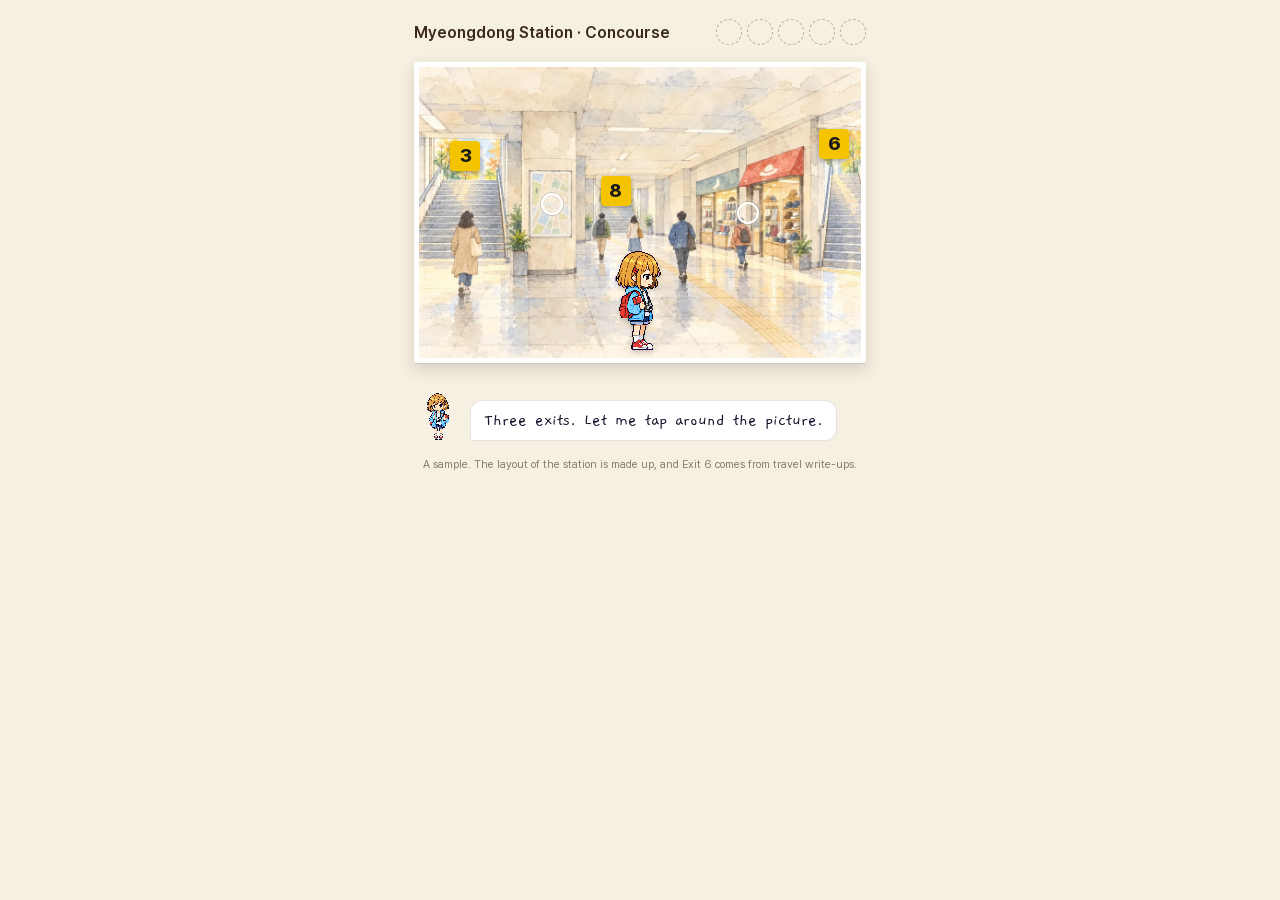
==== docs/water/index.html @ 0ed1dbc4 "Watercolour sample of Myeongdong: tap inside the scene, gather, lay out a notebook page The frame is" ====
<!doctype html>
<html lang="ko">
<head>
<meta charset="utf-8">
<meta name="viewport" content="width=device-width, initial-scale=1, viewport-fit=cover">
<title>Korea Oddity — 수채 견본 · 명동</title>
<link rel="stylesheet" href="../assets/fonts/pretendard/pretendardvariable-dynamic-subset.css">
<link rel="stylesheet" href="../assets/fonts/nanum-pen-script/400.css">
<link rel="stylesheet" href="../assets/fonts/gaegu/400.css">
<link rel="stylesheet" href="style.css">
</head>
<body>
<main id="app">
  <header id="top">
    <h1 id="place"></h1>
    <div id="found"></div>
  </header>
  <section id="screen"></section>
  <p id="note" class="note"></p>
</main>
<script type="module" src="main.js"></script>
</body>
</html>
---- docs/assets/fonts/pretendard/pretendardvariable-dynamic-subset.css ----
/*
Copyright (c) 2021 Kil Hyung-jin, with Reserved Font Name Pretendard.
https://github.com/orioncactus/pretendard

This Font Software is licensed under the SIL Open Font License, Version 1.1.
This license is copied below, and is also available with a FAQ at:
http://scripts.sil.org/OFL
*/
/* [0] */
@font-face {
	font-family: 'Pretendard Variable';
	font-style: normal;
	font-display: swap;
	font-weight: 45 920;
	src: url(./woff2-dynamic-subset/PretendardVariable.subset.0.woff2) format('woff2-variations');
	unicode-range: U+f9ca-fa0b, U+ff03-ff05, U+ff07, U+ff0a-ff0b, U+ff0d-ff19, U+ff1b, U+ff1d, U+ff20-ff5b, U+ff5d, U+ffe0-ffe3, U+ffe5-ffe6;
}

/* [1] */
@font-face {
	font-family: 'Pretendard Variable';
	font-style: normal;
	font-display: swap;
	font-weight: 45 920;
	src: url(./woff2-dynamic-subset/PretendardVariable.subset.1.woff2) format('woff2-variations');
	unicode-range: U+d723-d728, U+d72a-d733, U+d735-d748, U+d74a-d74f, U+d752-d753, U+d755-d757, U+d75a-d75f, U+d762-d764, U+d766-d768, U+d76a-d76b, U+d76d-d76f, U+d771-d787, U+d789-d78b, U+d78d-d78f, U+d791-d797, U+d79a, U+d79c, U+d79e-d7a3, U+f900-f909, U+f90b-f92e;
}

/* [2] */
@font-face {
	font-family: 'Pretendard Variable';
	font-style: normal;
	font-display: swap;
	font-weight: 45 920;
	src: url(./woff2-dynamic-subset/PretendardVariable.subset.2.woff2) format('woff2-variations');
	unicode-range: U+d679-d68b, U+d68e-d69e, U+d6a0, U+d6a2-d6a7, U+d6a9-d6c3, U+d6c6-d6c7, U+d6c9-d6cb, U+d6cd-d6d3, U+d6d5-d6d6, U+d6d8-d6e3, U+d6e5-d6e7, U+d6e9-d6fb, U+d6fd-d717, U+d719-d71f, U+d721-d722;
}

/* [3] */
@font-face {
	font-family: 'Pretendard Variable';
	font-style: normal;
	font-display: swap;
	font-weight: 45 920;
	src: url(./woff2-dynamic-subset/PretendardVariable.subset.3.woff2) format('woff2-variations');
	unicode-range: U+d5bc-d5c7, U+d5ca-d5cb, U+d5cd-d5cf, U+d5d1-d5d7, U+d5d9-d5da, U+d5dc, U+d5de-d5e3, U+d5e6-d5e7, U+d5e9-d5eb, U+d5ed-d5f6, U+d5f8, U+d5fa-d5ff, U+d602-d603, U+d605-d607, U+d609-d60f, U+d612-d613, U+d616-d61b, U+d61d-d637, U+d63a-d63b, U+d63d-d63f, U+d641-d647, U+d64a-d64c, U+d64e-d653, U+d656-d657, U+d659-d65b, U+d65d-d666, U+d668, U+d66a-d678;
}

/* [4] */
@font-face {
	font-family: 'Pretendard Variable';
	font-style: normal;
	font-display: swap;
	font-weight: 45 920;
	src: url(./woff2-dynamic-subset/PretendardVariable.subset.4.woff2) format('woff2-variations');
	unicode-range: U+d507, U+d509-d50b, U+d50d-d513, U+d515-d53b, U+d53e-d53f, U+d541-d543, U+d545-d54c, U+d54e, U+d550, U+d552-d557, U+d55a-d55b, U+d55d-d55f, U+d561-d564, U+d566-d567, U+d56a, U+d56c, U+d56e-d573, U+d576-d577, U+d579-d583, U+d585-d586, U+d58a-d5a4, U+d5a6-d5bb;
}

/* [5] */
@font-face {
	font-family: 'Pretendard Variable';
	font-style: normal;
	font-display: swap;
	font-weight: 45 920;
	src: url(./woff2-dynamic-subset/PretendardVariable.subset.5.woff2) format('woff2-variations');
	unicode-range: U+d464-d477, U+d47a-d47b, U+d47d-d47f, U+d481-d487, U+d489-d48a, U+d48c, U+d48e-d4e7, U+d4e9-d503, U+d505-d506;
}

/* [6] */
@font-face {
	font-family: 'Pretendard Variable';
	font-style: normal;
	font-display: swap;
	font-weight: 45 920;
	src: url(./woff2-dynamic-subset/PretendardVariable.subset.6.woff2) format('woff2-variations');
	unicode-range: U+d3bf-d3c7, U+d3ca-d3cf, U+d3d1-d3eb, U+d3ee-d3ef, U+d3f1-d3f3, U+d3f5-d3fb, U+d3fd-d400, U+d402-d45b, U+d45d-d463;
}

/* [7] */
@font-face {
	font-family: 'Pretendard Variable';
	font-style: normal;
	font-display: swap;
	font-weight: 45 920;
	src: url(./woff2-dynamic-subset/PretendardVariable.subset.7.woff2) format('woff2-variations');
	unicode-range: U+d2ff, U+d302-d304, U+d306-d30b, U+d30f, U+d311-d313, U+d315-d31b, U+d31e, U+d322-d324, U+d326-d327, U+d32a-d32b, U+d32d-d32f, U+d331-d337, U+d339-d33c, U+d33e-d37b, U+d37e-d37f, U+d381-d383, U+d385-d38b, U+d38e-d390, U+d392-d397, U+d39a-d39b, U+d39d-d39f, U+d3a1-d3a7, U+d3a9-d3aa, U+d3ac, U+d3ae-d3b3, U+d3b5-d3b7, U+d3b9-d3bb, U+d3bd-d3be;
}

/* [8] */
@font-face {
	font-family: 'Pretendard Variable';
	font-style: normal;
	font-display: swap;
	font-weight: 45 920;
	src: url(./woff2-dynamic-subset/PretendardVariable.subset.8.woff2) format('woff2-variations');
	unicode-range: U+d257-d27f, U+d281-d29b, U+d29d-d29f, U+d2a1-d2ab, U+d2ad-d2b7, U+d2ba-d2bb, U+d2bd-d2bf, U+d2c1-d2c7, U+d2c9-d2ef, U+d2f2-d2f3, U+d2f5-d2f7, U+d2f9-d2fe;
}

/* [9] */
@font-face {
	font-family: 'Pretendard Variable';
	font-style: normal;
	font-display: swap;
	font-weight: 45 920;
	src: url(./woff2-dynamic-subset/PretendardVariable.subset.9.woff2) format('woff2-variations');
	unicode-range: U+d1b4, U+d1b6-d1f3, U+d1f5-d22b, U+d22e-d22f, U+d231-d233, U+d235-d23b, U+d23d-d240, U+d242-d256;
}

/* [10] */
@font-face {
	font-family: 'Pretendard Variable';
	font-style: normal;
	font-display: swap;
	font-weight: 45 920;
	src: url(./woff2-dynamic-subset/PretendardVariable.subset.10.woff2) format('woff2-variations');
	unicode-range: U+d105-d12f, U+d132-d133, U+d135-d137, U+d139-d13f, U+d141-d142, U+d144, U+d146-d14b, U+d14e-d14f, U+d151-d153, U+d155-d15b, U+d15e-d187, U+d189-d19f, U+d1a2-d1a3, U+d1a5-d1a7, U+d1a9-d1af, U+d1b2-d1b3;
}

/* [11] */
@font-face {
	font-family: 'Pretendard Variable';
	font-style: normal;
	font-display: swap;
	font-weight: 45 920;
	src: url(./woff2-dynamic-subset/PretendardVariable.subset.11.woff2) format('woff2-variations');
	unicode-range: U+d04b-d04f, U+d051-d057, U+d059-d06b, U+d06d-d06f, U+d071-d073, U+d075-d07b, U+d07e-d0a3, U+d0a6-d0a7, U+d0a9-d0ab, U+d0ad-d0b3, U+d0b6, U+d0b8, U+d0ba-d0bf, U+d0c2-d0c3, U+d0c5-d0c7, U+d0c9-d0cf, U+d0d2, U+d0d6-d0db, U+d0de-d0df, U+d0e1-d0e3, U+d0e5-d0eb, U+d0ee-d0f0, U+d0f2-d104;
}

/* [12] */
@font-face {
	font-family: 'Pretendard Variable';
	font-style: normal;
	font-display: swap;
	font-weight: 45 920;
	src: url(./woff2-dynamic-subset/PretendardVariable.subset.12.woff2) format('woff2-variations');
	unicode-range: U+cfa2-cfc3, U+cfc5-cfdf, U+cfe2-cfe3, U+cfe5-cfe7, U+cfe9-cff4, U+cff6-cffb, U+cffd-cfff, U+d001-d003, U+d005-d017, U+d019-d033, U+d036-d037, U+d039-d03b, U+d03d-d04a;
}

/* [13] */
@font-face {
	font-family: 'Pretendard Variable';
	font-style: normal;
	font-display: swap;
	font-weight: 45 920;
	src: url(./woff2-dynamic-subset/PretendardVariable.subset.13.woff2) format('woff2-variations');
	unicode-range: U+cef0-cef3, U+cef6, U+cef9-ceff, U+cf01-cf03, U+cf05-cf07, U+cf09-cf0f, U+cf11-cf12, U+cf14-cf1b, U+cf1d-cf1f, U+cf21-cf2f, U+cf31-cf53, U+cf56-cf57, U+cf59-cf5b, U+cf5d-cf63, U+cf66, U+cf68, U+cf6a-cf6f, U+cf71-cf84, U+cf86-cf8b, U+cf8d-cfa1;
}

/* [14] */
@font-face {
	font-family: 'Pretendard Variable';
	font-style: normal;
	font-display: swap;
	font-weight: 45 920;
	src: url(./woff2-dynamic-subset/PretendardVariable.subset.14.woff2) format('woff2-variations');
	unicode-range: U+ce3c-ce57, U+ce5a-ce5b, U+ce5d-ce5f, U+ce61-ce67, U+ce6a, U+ce6c, U+ce6e-ce73, U+ce76-ce77, U+ce79-ce7b, U+ce7d-ce83, U+ce85-ce88, U+ce8a-ce8f, U+ce91-ce93, U+ce95-ce97, U+ce99-ce9f, U+cea2, U+cea4-ceab, U+cead-cee3, U+cee6-cee7, U+cee9-ceeb, U+ceed-ceef;
}

/* [15] */
@font-face {
	font-family: 'Pretendard Variable';
	font-style: normal;
	font-display: swap;
	font-weight: 45 920;
	src: url(./woff2-dynamic-subset/PretendardVariable.subset.15.woff2) format('woff2-variations');
	unicode-range: U+cd92-cd93, U+cd96-cd97, U+cd99-cd9b, U+cd9d-cda3, U+cda6-cda8, U+cdaa-cdaf, U+cdb1-cdc3, U+cdc5-cdcb, U+cdcd-cde7, U+cde9-ce03, U+ce05-ce1f, U+ce22-ce34, U+ce36-ce3b;
}

/* [16] */
@font-face {
	font-family: 'Pretendard Variable';
	font-style: normal;
	font-display: swap;
	font-weight: 45 920;
	src: url(./woff2-dynamic-subset/PretendardVariable.subset.16.woff2) format('woff2-variations');
	unicode-range: U+ccef-cd07, U+cd0a-cd0b, U+cd0d-cd1a, U+cd1c, U+cd1e-cd2b, U+cd2d-cd5b, U+cd5d-cd77, U+cd79-cd91;
}

/* [17] */
@font-face {
	font-family: 'Pretendard Variable';
	font-style: normal;
	font-display: swap;
	font-weight: 45 920;
	src: url(./woff2-dynamic-subset/PretendardVariable.subset.17.woff2) format('woff2-variations');
	unicode-range: U+cc3f-cc43, U+cc46-cc47, U+cc49-cc4b, U+cc4d-cc53, U+cc55-cc58, U+cc5a-cc5f, U+cc61-cc97, U+cc9a-cc9b, U+cc9d-cc9f, U+cca1-cca7, U+ccaa, U+ccac, U+ccae-ccb3, U+ccb6-ccb7, U+ccb9-ccbb, U+ccbd-cccf, U+ccd1-cce3, U+cce5-ccee;
}

/* [18] */
@font-face {
	font-family: 'Pretendard Variable';
	font-style: normal;
	font-display: swap;
	font-weight: 45 920;
	src: url(./woff2-dynamic-subset/PretendardVariable.subset.18.woff2) format('woff2-variations');
	unicode-range: U+cb91-cbd3, U+cbd5-cbe3, U+cbe5-cc0b, U+cc0e-cc0f, U+cc11-cc13, U+cc15-cc1b, U+cc1d-cc20, U+cc23-cc27, U+cc2a-cc2b, U+cc2d, U+cc2f, U+cc31-cc37, U+cc3a, U+cc3c;
}

/* [19] */
@font-face {
	font-family: 'Pretendard Variable';
	font-style: normal;
	font-display: swap;
	font-weight: 45 920;
	src: url(./woff2-dynamic-subset/PretendardVariable.subset.19.woff2) format('woff2-variations');
	unicode-range: U+caf4-cb47, U+cb4a-cb90;
}

/* [20] */
@font-face {
	font-family: 'Pretendard Variable';
	font-style: normal;
	font-display: swap;
	font-weight: 45 920;
	src: url(./woff2-dynamic-subset/PretendardVariable.subset.20.woff2) format('woff2-variations');
	unicode-range: U+ca4a-ca4b, U+ca4e-ca4f, U+ca51-ca53, U+ca55-ca5b, U+ca5d-ca60, U+ca62-ca83, U+ca85-cabb, U+cabe-cabf, U+cac1-cac3, U+cac5-cacb, U+cacd-cad0, U+cad2, U+cad4-cad8, U+cada-caf3;
}

/* [21] */
@font-face {
	font-family: 'Pretendard Variable';
	font-style: normal;
	font-display: swap;
	font-weight: 45 920;
	src: url(./woff2-dynamic-subset/PretendardVariable.subset.21.woff2) format('woff2-variations');
	unicode-range: U+c996-c997, U+c99a-c99c, U+c99e-c9bf, U+c9c2-c9c3, U+c9c5-c9c7, U+c9c9-c9cf, U+c9d2, U+c9d4, U+c9d7-c9d8, U+c9db, U+c9de-c9df, U+c9e1-c9e3, U+c9e5-c9e6, U+c9e8-c9eb, U+c9ee-c9f0, U+c9f2-c9f7, U+c9f9-ca0b, U+ca0d-ca28, U+ca2a-ca49;
}

/* [22] */
@font-face {
	font-family: 'Pretendard Variable';
	font-style: normal;
	font-display: swap;
	font-weight: 45 920;
	src: url(./woff2-dynamic-subset/PretendardVariable.subset.22.woff2) format('woff2-variations');
	unicode-range: U+c8e9-c8f4, U+c8f6-c8fb, U+c8fe-c8ff, U+c901-c903, U+c905-c90b, U+c90e-c910, U+c912-c917, U+c919-c92b, U+c92d-c94f, U+c951-c953, U+c955-c96b, U+c96d-c973, U+c975-c987, U+c98a-c98b, U+c98d-c98f, U+c991-c995;
}

/* [23] */
@font-face {
	font-family: 'Pretendard Variable';
	font-style: normal;
	font-display: swap;
	font-weight: 45 920;
	src: url(./woff2-dynamic-subset/PretendardVariable.subset.23.woff2) format('woff2-variations');
	unicode-range: U+c841-c84b, U+c84d-c86f, U+c872-c873, U+c875-c877, U+c879-c87f, U+c882-c884, U+c887-c88a, U+c88d-c8c3, U+c8c5-c8df, U+c8e1-c8e8;
}

/* [24] */
@font-face {
	font-family: 'Pretendard Variable';
	font-style: normal;
	font-display: swap;
	font-weight: 45 920;
	src: url(./woff2-dynamic-subset/PretendardVariable.subset.24.woff2) format('woff2-variations');
	unicode-range: U+c779-c77b, U+c77e-c782, U+c786, U+c78b, U+c78d, U+c78f, U+c792-c793, U+c795, U+c797, U+c799-c79f, U+c7a2, U+c7a7-c7ab, U+c7ae-c7bb, U+c7bd-c7c0, U+c7c2-c7c7, U+c7c9-c7dc, U+c7de-c7ff, U+c802-c803, U+c805-c807, U+c809, U+c80b-c80f, U+c812, U+c814, U+c817-c81b, U+c81e-c81f, U+c821-c823, U+c825-c82e, U+c830-c837, U+c839-c83b, U+c83d-c840;
}

/* [25] */
@font-face {
	font-family: 'Pretendard Variable';
	font-style: normal;
	font-display: swap;
	font-weight: 45 920;
	src: url(./woff2-dynamic-subset/PretendardVariable.subset.25.woff2) format('woff2-variations');
	unicode-range: U+c6bb-c6bf, U+c6c2, U+c6c4, U+c6c6-c6cb, U+c6ce-c6cf, U+c6d1-c6d3, U+c6d5-c6db, U+c6dd-c6df, U+c6e1-c6e7, U+c6e9-c6eb, U+c6ed-c6ef, U+c6f1-c6f8, U+c6fa-c703, U+c705-c707, U+c709-c70b, U+c70d-c716, U+c718, U+c71a-c71f, U+c722-c723, U+c725-c727, U+c729-c734, U+c736-c73b, U+c73e-c73f, U+c741-c743, U+c745-c74b, U+c74e-c750, U+c752-c757, U+c759-c773, U+c776-c777;
}

/* [26] */
@font-face {
	font-family: 'Pretendard Variable';
	font-style: normal;
	font-display: swap;
	font-weight: 45 920;
	src: url(./woff2-dynamic-subset/PretendardVariable.subset.26.woff2) format('woff2-variations');
	unicode-range: U+c5f5-c5fb, U+c5fe, U+c602-c605, U+c607, U+c609-c60f, U+c611-c61a, U+c61c-c623, U+c626-c627, U+c629-c62b, U+c62d, U+c62f-c632, U+c636, U+c638, U+c63a-c63f, U+c642-c643, U+c645-c647, U+c649-c652, U+c656-c65b, U+c65d-c65f, U+c661-c663, U+c665-c677, U+c679-c67b, U+c67d-c693, U+c696-c697, U+c699-c69b, U+c69d-c6a3, U+c6a6, U+c6a8, U+c6aa-c6af, U+c6b2-c6b3, U+c6b5-c6b7, U+c6b9-c6ba;
}

/* [27] */
@font-face {
	font-family: 'Pretendard Variable';
	font-style: normal;
	font-display: swap;
	font-weight: 45 920;
	src: url(./woff2-dynamic-subset/PretendardVariable.subset.27.woff2) format('woff2-variations');
	unicode-range: U+c517-c527, U+c52a-c52b, U+c52d-c52f, U+c531-c538, U+c53a, U+c53c, U+c53e-c543, U+c546-c547, U+c54b, U+c54d-c552, U+c556, U+c55a-c55b, U+c55d, U+c55f, U+c562-c563, U+c565-c567, U+c569-c56f, U+c572, U+c574, U+c576-c57b, U+c57e-c57f, U+c581-c583, U+c585-c586, U+c588-c58b, U+c58e, U+c590, U+c592-c596, U+c599-c5b3, U+c5b6-c5b7, U+c5ba, U+c5be-c5c3, U+c5ca-c5cb, U+c5cd, U+c5cf, U+c5d2-c5d3, U+c5d5-c5d7, U+c5d9-c5df, U+c5e1-c5e2, U+c5e4, U+c5e6-c5eb, U+c5ef, U+c5f1-c5f3;
}

/* [28] */
@font-face {
	font-family: 'Pretendard Variable';
	font-style: normal;
	font-display: swap;
	font-weight: 45 920;
	src: url(./woff2-dynamic-subset/PretendardVariable.subset.28.woff2) format('woff2-variations');
	unicode-range: U+c475-c4ef, U+c4f2-c4f3, U+c4f5-c4f7, U+c4f9-c4ff, U+c502-c50b, U+c50d-c516;
}

/* [29] */
@font-face {
	font-family: 'Pretendard Variable';
	font-style: normal;
	font-display: swap;
	font-weight: 45 920;
	src: url(./woff2-dynamic-subset/PretendardVariable.subset.29.woff2) format('woff2-variations');
	unicode-range: U+c3d0-c3d7, U+c3da-c3db, U+c3dd-c3de, U+c3e1-c3ec, U+c3ee-c3f3, U+c3f5-c42b, U+c42d-c463, U+c466-c474;
}

/* [30] */
@font-face {
	font-family: 'Pretendard Variable';
	font-style: normal;
	font-display: swap;
	font-weight: 45 920;
	src: url(./woff2-dynamic-subset/PretendardVariable.subset.30.woff2) format('woff2-variations');
	unicode-range: U+c32b-c367, U+c36a-c36b, U+c36d-c36f, U+c371-c377, U+c37a-c37b, U+c37e-c383, U+c385-c387, U+c389-c3cf;
}

/* [31] */
@font-face {
	font-family: 'Pretendard Variable';
	font-style: normal;
	font-display: swap;
	font-weight: 45 920;
	src: url(./woff2-dynamic-subset/PretendardVariable.subset.31.woff2) format('woff2-variations');
	unicode-range: U+c26a-c26b, U+c26d-c26f, U+c271-c273, U+c275-c27b, U+c27e-c287, U+c289-c28f, U+c291-c297, U+c299-c29a, U+c29c-c2a3, U+c2a5-c2a7, U+c2a9-c2ab, U+c2ad-c2b3, U+c2b6, U+c2b8, U+c2ba-c2bb, U+c2bd-c2db, U+c2de-c2df, U+c2e1-c2e2, U+c2e5-c2ea, U+c2ee, U+c2f0, U+c2f2-c2f5, U+c2f7, U+c2fa-c2fb, U+c2fd-c2ff, U+c301-c307, U+c309-c30c, U+c30e-c312, U+c315-c323, U+c325-c328, U+c32a;
}

/* [32] */
@font-face {
	font-family: 'Pretendard Variable';
	font-style: normal;
	font-display: swap;
	font-weight: 45 920;
	src: url(./woff2-dynamic-subset/PretendardVariable.subset.32.woff2) format('woff2-variations');
	unicode-range: U+c1bc-c1c3, U+c1c5-c1df, U+c1e1-c1fb, U+c1fd-c203, U+c205-c20c, U+c20e, U+c210-c217, U+c21a-c21b, U+c21d-c21e, U+c221-c227, U+c229-c22a, U+c22c, U+c22e, U+c230, U+c233-c24f, U+c251-c257, U+c259-c269;
}

/* [33] */
@font-face {
	font-family: 'Pretendard Variable';
	font-style: normal;
	font-display: swap;
	font-weight: 45 920;
	src: url(./woff2-dynamic-subset/PretendardVariable.subset.33.woff2) format('woff2-variations');
	unicode-range: U+c101-c11b, U+c11f, U+c121-c123, U+c125-c12b, U+c12e, U+c132-c137, U+c13a-c13b, U+c13d-c13f, U+c141-c147, U+c14a, U+c14c-c153, U+c155-c157, U+c159-c15b, U+c15d-c166, U+c169-c16f, U+c171-c177, U+c179-c18b, U+c18e-c18f, U+c191-c193, U+c195-c19b, U+c19d-c19e, U+c1a0, U+c1a2-c1a4, U+c1a6-c1bb;
}

/* [34] */
@font-face {
	font-family: 'Pretendard Variable';
	font-style: normal;
	font-display: swap;
	font-weight: 45 920;
	src: url(./woff2-dynamic-subset/PretendardVariable.subset.34.woff2) format('woff2-variations');
	unicode-range: U+c049-c057, U+c059-c05b, U+c05d-c05f, U+c061-c067, U+c069-c08f, U+c091-c0ab, U+c0ae-c0af, U+c0b1-c0b3, U+c0b5, U+c0b7-c0bb, U+c0be, U+c0c2-c0c7, U+c0ca-c0cb, U+c0cd-c0cf, U+c0d1-c0d7, U+c0d9-c0da, U+c0dc, U+c0de-c0e3, U+c0e5-c0eb, U+c0ed-c0f3, U+c0f6, U+c0f8, U+c0fa-c0ff;
}

/* [35] */
@font-face {
	font-family: 'Pretendard Variable';
	font-style: normal;
	font-display: swap;
	font-weight: 45 920;
	src: url(./woff2-dynamic-subset/PretendardVariable.subset.35.woff2) format('woff2-variations');
	unicode-range: U+bfa7-bfaf, U+bfb1-bfc4, U+bfc6-bfcb, U+bfce-bfcf, U+bfd1-bfd3, U+bfd5-bfdb, U+bfdd-c048;
}

/* [36] */
@font-face {
	font-family: 'Pretendard Variable';
	font-style: normal;
	font-display: swap;
	font-weight: 45 920;
	src: url(./woff2-dynamic-subset/PretendardVariable.subset.36.woff2) format('woff2-variations');
	unicode-range: U+bf07, U+bf09-bf3f, U+bf41-bf4f, U+bf52-bf54, U+bf56-bfa6;
}

/* [37] */
@font-face {
	font-family: 'Pretendard Variable';
	font-style: normal;
	font-display: swap;
	font-weight: 45 920;
	src: url(./woff2-dynamic-subset/PretendardVariable.subset.37.woff2) format('woff2-variations');
	unicode-range: U+be56, U+be58, U+be5c-be5f, U+be62-be63, U+be65-be67, U+be69-be74, U+be76-be7b, U+be7e-be7f, U+be81-be8e, U+be90, U+be92-bea7, U+bea9-becf, U+bed2-bed3, U+bed5-bed6, U+bed9-bee3, U+bee6-bf06;
}

/* [38] */
@font-face {
	font-family: 'Pretendard Variable';
	font-style: normal;
	font-display: swap;
	font-weight: 45 920;
	src: url(./woff2-dynamic-subset/PretendardVariable.subset.38.woff2) format('woff2-variations');
	unicode-range: U+bdb0-bdd3, U+bdd5-bdef, U+bdf1-be0b, U+be0d-be0f, U+be11-be13, U+be15-be43, U+be46-be47, U+be49-be4b, U+be4d-be53;
}

/* [39] */
@font-face {
	font-family: 'Pretendard Variable';
	font-style: normal;
	font-display: swap;
	font-weight: 45 920;
	src: url(./woff2-dynamic-subset/PretendardVariable.subset.39.woff2) format('woff2-variations');
	unicode-range: U+bd03, U+bd06, U+bd08, U+bd0a-bd0f, U+bd11-bd22, U+bd25-bd47, U+bd49-bd58, U+bd5a-bd7f, U+bd82-bd83, U+bd85-bd87, U+bd8a-bd8f, U+bd91-bd92, U+bd94, U+bd96-bd98, U+bd9a-bdaf;
}

/* [40] */
@font-face {
	font-family: 'Pretendard Variable';
	font-style: normal;
	font-display: swap;
	font-weight: 45 920;
	src: url(./woff2-dynamic-subset/PretendardVariable.subset.40.woff2) format('woff2-variations');
	unicode-range: U+bc4e-bc83, U+bc86-bc87, U+bc89-bc8b, U+bc8d-bc93, U+bc96, U+bc98, U+bc9b-bc9f, U+bca2-bca3, U+bca5-bca7, U+bca9-bcb2, U+bcb4-bcbb, U+bcbe-bcbf, U+bcc1-bcc3, U+bcc5-bccc, U+bcce-bcd0, U+bcd2-bcd4, U+bcd6-bcf3, U+bcf7, U+bcf9-bcfb, U+bcfd-bd02;
}

/* [41] */
@font-face {
	font-family: 'Pretendard Variable';
	font-style: normal;
	font-display: swap;
	font-weight: 45 920;
	src: url(./woff2-dynamic-subset/PretendardVariable.subset.41.woff2) format('woff2-variations');
	unicode-range: U+bb90-bba3, U+bba5-bbab, U+bbad-bbbf, U+bbc1-bbf7, U+bbfa-bbfb, U+bbfd-bbfe, U+bc01-bc07, U+bc09-bc0a, U+bc0e, U+bc10, U+bc12-bc13, U+bc17, U+bc19-bc1a, U+bc1e, U+bc20-bc23, U+bc26, U+bc28, U+bc2a-bc2c, U+bc2e-bc2f, U+bc32-bc33, U+bc35-bc37, U+bc39-bc3f, U+bc41-bc42, U+bc44, U+bc46-bc48, U+bc4a-bc4d;
}

/* [42] */
@font-face {
	font-family: 'Pretendard Variable';
	font-style: normal;
	font-display: swap;
	font-weight: 45 920;
	src: url(./woff2-dynamic-subset/PretendardVariable.subset.42.woff2) format('woff2-variations');
	unicode-range: U+bae6-bafb, U+bafd-bb17, U+bb19-bb33, U+bb37, U+bb39-bb3a, U+bb3d-bb43, U+bb45-bb46, U+bb48, U+bb4a-bb4f, U+bb51-bb53, U+bb55-bb57, U+bb59-bb62, U+bb64-bb8f;
}

/* [43] */
@font-face {
	font-family: 'Pretendard Variable';
	font-style: normal;
	font-display: swap;
	font-weight: 45 920;
	src: url(./woff2-dynamic-subset/PretendardVariable.subset.43.woff2) format('woff2-variations');
	unicode-range: U+ba30-ba37, U+ba3a-ba3b, U+ba3d-ba3f, U+ba41-ba47, U+ba49-ba4a, U+ba4c, U+ba4e-ba53, U+ba56-ba57, U+ba59-ba5b, U+ba5d-ba63, U+ba65-ba66, U+ba68-ba6f, U+ba71-ba73, U+ba75-ba77, U+ba79-ba84, U+ba86, U+ba88-baa7, U+baaa, U+baad-baaf, U+bab1-bab7, U+baba, U+babc, U+babe-bae5;
}

/* [44] */
@font-face {
	font-family: 'Pretendard Variable';
	font-style: normal;
	font-display: swap;
	font-weight: 45 920;
	src: url(./woff2-dynamic-subset/PretendardVariable.subset.44.woff2) format('woff2-variations');
	unicode-range: U+b96e-b973, U+b976-b977, U+b979-b97b, U+b97d-b983, U+b986, U+b988, U+b98a-b98d, U+b98f-b9ab, U+b9ae-b9af, U+b9b1-b9b3, U+b9b5-b9bb, U+b9be, U+b9c0, U+b9c2-b9c7, U+b9ca-b9cb, U+b9cd, U+b9d2-b9d7, U+b9da, U+b9dc, U+b9df-b9e0, U+b9e2, U+b9e6-b9e7, U+b9e9-b9f3, U+b9f6, U+b9f8, U+b9fb-ba2f;
}

/* [45] */
@font-face {
	font-family: 'Pretendard Variable';
	font-style: normal;
	font-display: swap;
	font-weight: 45 920;
	src: url(./woff2-dynamic-subset/PretendardVariable.subset.45.woff2) format('woff2-variations');
	unicode-range: U+b8bf-b8cb, U+b8cd-b8e0, U+b8e2-b8e7, U+b8ea-b8eb, U+b8ed-b8ef, U+b8f1-b8f7, U+b8fa, U+b8fc, U+b8fe-b903, U+b905-b917, U+b919-b91f, U+b921-b93b, U+b93d-b957, U+b95a-b95b, U+b95d-b95f, U+b961-b967, U+b969-b96c;
}

/* [46] */
@font-face {
	font-family: 'Pretendard Variable';
	font-style: normal;
	font-display: swap;
	font-weight: 45 920;
	src: url(./woff2-dynamic-subset/PretendardVariable.subset.46.woff2) format('woff2-variations');
	unicode-range: U+b80d-b80f, U+b811-b817, U+b81a, U+b81c-b823, U+b826-b827, U+b829-b82b, U+b82d-b833, U+b836, U+b83a-b83f, U+b841-b85b, U+b85e-b85f, U+b861-b863, U+b865-b86b, U+b86e, U+b870, U+b872-b8af, U+b8b1-b8be;
}

/* [47] */
@font-face {
	font-family: 'Pretendard Variable';
	font-style: normal;
	font-display: swap;
	font-weight: 45 920;
	src: url(./woff2-dynamic-subset/PretendardVariable.subset.47.woff2) format('woff2-variations');
	unicode-range: U+b74d-b75f, U+b761-b763, U+b765-b774, U+b776-b77b, U+b77e-b77f, U+b781-b783, U+b785-b78b, U+b78e, U+b792-b796, U+b79a-b79b, U+b79d-b7a7, U+b7aa, U+b7ae-b7b3, U+b7b6-b7c8, U+b7ca-b7eb, U+b7ee-b7ef, U+b7f1-b7f3, U+b7f5-b7fb, U+b7fe, U+b802-b806, U+b80a-b80b;
}

/* [48] */
@font-face {
	font-family: 'Pretendard Variable';
	font-style: normal;
	font-display: swap;
	font-weight: 45 920;
	src: url(./woff2-dynamic-subset/PretendardVariable.subset.48.woff2) format('woff2-variations');
	unicode-range: U+b6a7-b6aa, U+b6ac-b6b0, U+b6b2-b6ef, U+b6f1-b727, U+b72a-b72b, U+b72d-b72e, U+b731-b737, U+b739-b73a, U+b73c-b743, U+b745-b74c;
}

/* [49] */
@font-face {
	font-family: 'Pretendard Variable';
	font-style: normal;
	font-display: swap;
	font-weight: 45 920;
	src: url(./woff2-dynamic-subset/PretendardVariable.subset.49.woff2) format('woff2-variations');
	unicode-range: U+b605-b60f, U+b612-b617, U+b619-b624, U+b626-b69b, U+b69e-b6a3, U+b6a5-b6a6;
}

/* [50] */
@font-face {
	font-family: 'Pretendard Variable';
	font-style: normal;
	font-display: swap;
	font-weight: 45 920;
	src: url(./woff2-dynamic-subset/PretendardVariable.subset.50.woff2) format('woff2-variations');
	unicode-range: U+b55f, U+b562-b583, U+b585-b59f, U+b5a2-b5a3, U+b5a5-b5a7, U+b5a9-b5b2, U+b5b5-b5ba, U+b5bd-b604;
}

/* [51] */
@font-face {
	font-family: 'Pretendard Variable';
	font-style: normal;
	font-display: swap;
	font-weight: 45 920;
	src: url(./woff2-dynamic-subset/PretendardVariable.subset.51.woff2) format('woff2-variations');
	unicode-range: U+b4a5-b4b6, U+b4b8-b4bf, U+b4c1-b4c7, U+b4c9-b4db, U+b4de-b4df, U+b4e1-b4e2, U+b4e5-b4eb, U+b4ee, U+b4f0, U+b4f2-b513, U+b516-b517, U+b519-b51a, U+b51d-b523, U+b526, U+b528, U+b52b-b52f, U+b532-b533, U+b535-b537, U+b539-b53f, U+b541-b544, U+b546-b54b, U+b54d-b54f, U+b551-b55b, U+b55d-b55e;
}

/* [52] */
@font-face {
	font-family: 'Pretendard Variable';
	font-style: normal;
	font-display: swap;
	font-weight: 45 920;
	src: url(./woff2-dynamic-subset/PretendardVariable.subset.52.woff2) format('woff2-variations');
	unicode-range: U+b3f8-b3fb, U+b3fd-b40f, U+b411-b417, U+b419-b41b, U+b41d-b41f, U+b421-b427, U+b42a-b42b, U+b42d-b44f, U+b452-b453, U+b455-b457, U+b459-b45f, U+b462-b464, U+b466-b46b, U+b46d-b47f, U+b481-b4a3;
}

/* [53] */
@font-face {
	font-family: 'Pretendard Variable';
	font-style: normal;
	font-display: swap;
	font-weight: 45 920;
	src: url(./woff2-dynamic-subset/PretendardVariable.subset.53.woff2) format('woff2-variations');
	unicode-range: U+b342-b353, U+b356-b357, U+b359-b35b, U+b35d-b35e, U+b360-b363, U+b366, U+b368, U+b36a-b36d, U+b36f, U+b372-b373, U+b375-b377, U+b379-b37f, U+b381-b382, U+b384, U+b386-b38b, U+b38d-b3c3, U+b3c6-b3c7, U+b3c9-b3ca, U+b3cd-b3d3, U+b3d6, U+b3d8, U+b3da-b3f7;
}

/* [54] */
@font-face {
	font-family: 'Pretendard Variable';
	font-style: normal;
	font-display: swap;
	font-weight: 45 920;
	src: url(./woff2-dynamic-subset/PretendardVariable.subset.54.woff2) format('woff2-variations');
	unicode-range: U+b27c-b283, U+b285-b28f, U+b292-b293, U+b295-b297, U+b29a-b29f, U+b2a1-b2a4, U+b2a7-b2a9, U+b2ab, U+b2ad-b2c7, U+b2ca-b2cb, U+b2cd-b2cf, U+b2d1-b2d7, U+b2da, U+b2dc, U+b2de-b2e3, U+b2e7, U+b2e9-b2ea, U+b2ef-b2f3, U+b2f6, U+b2f8, U+b2fa-b2fb, U+b2fd-b2fe, U+b302-b303, U+b305-b307, U+b309-b30f, U+b312, U+b316-b31b, U+b31d-b341;
}

/* [55] */
@font-face {
	font-family: 'Pretendard Variable';
	font-style: normal;
	font-display: swap;
	font-weight: 45 920;
	src: url(./woff2-dynamic-subset/PretendardVariable.subset.55.woff2) format('woff2-variations');
	unicode-range: U+b1d6-b1e7, U+b1e9-b1fc, U+b1fe-b203, U+b206-b207, U+b209-b20b, U+b20d-b213, U+b216-b21f, U+b221-b257, U+b259-b273, U+b275-b27b;
}

/* [56] */
@font-face {
	font-family: 'Pretendard Variable';
	font-style: normal;
	font-display: swap;
	font-weight: 45 920;
	src: url(./woff2-dynamic-subset/PretendardVariable.subset.56.woff2) format('woff2-variations');
	unicode-range: U+b120-b122, U+b126-b127, U+b129-b12b, U+b12d-b133, U+b136, U+b138, U+b13a-b13f, U+b142-b143, U+b145-b14f, U+b151-b153, U+b156-b157, U+b159-b177, U+b17a-b17b, U+b17d-b17f, U+b181-b187, U+b189-b18c, U+b18e-b191, U+b195-b1a7, U+b1a9-b1cb, U+b1cd-b1d5;
}

/* [57] */
@font-face {
	font-family: 'Pretendard Variable';
	font-style: normal;
	font-display: swap;
	font-weight: 45 920;
	src: url(./woff2-dynamic-subset/PretendardVariable.subset.57.woff2) format('woff2-variations');
	unicode-range: U+b05f-b07b, U+b07e-b07f, U+b081-b083, U+b085-b08b, U+b08d-b097, U+b09b, U+b09d-b09f, U+b0a2-b0a7, U+b0aa, U+b0b0, U+b0b2, U+b0b6-b0b7, U+b0b9-b0bb, U+b0bd-b0c3, U+b0c6-b0c7, U+b0ca-b0cf, U+b0d1-b0df, U+b0e1-b0e4, U+b0e6-b107, U+b10a-b10b, U+b10d-b10f, U+b111-b112, U+b114-b117, U+b119-b11a, U+b11c-b11f;
}

/* [58] */
@font-face {
	font-family: 'Pretendard Variable';
	font-style: normal;
	font-display: swap;
	font-weight: 45 920;
	src: url(./woff2-dynamic-subset/PretendardVariable.subset.58.woff2) format('woff2-variations');
	unicode-range: U+afac-afb7, U+afba-afbb, U+afbd-afbf, U+afc1-afc6, U+afca-afcc, U+afce-afd3, U+afd5-afe7, U+afe9-afef, U+aff1-b00b, U+b00d-b00f, U+b011-b013, U+b015-b01b, U+b01d-b027, U+b029-b043, U+b045-b047, U+b049, U+b04b, U+b04d-b052, U+b055-b056, U+b058-b05c, U+b05e;
}

/* [59] */
@font-face {
	font-family: 'Pretendard Variable';
	font-style: normal;
	font-display: swap;
	font-weight: 45 920;
	src: url(./woff2-dynamic-subset/PretendardVariable.subset.59.woff2) format('woff2-variations');
	unicode-range: U+af03-af07, U+af09-af2b, U+af2e-af33, U+af35-af3b, U+af3e-af40, U+af44-af47, U+af4a-af5c, U+af5e-af63, U+af65-af7f, U+af81-afab;
}

/* [60] */
@font-face {
	font-family: 'Pretendard Variable';
	font-style: normal;
	font-display: swap;
	font-weight: 45 920;
	src: url(./woff2-dynamic-subset/PretendardVariable.subset.60.woff2) format('woff2-variations');
	unicode-range: U+ae56-ae5b, U+ae5e-ae60, U+ae62-ae64, U+ae66-ae67, U+ae69-ae6b, U+ae6d-ae83, U+ae85-aebb, U+aebf, U+aec1-aec3, U+aec5-aecb, U+aece, U+aed0, U+aed2-aed7, U+aed9-aef3, U+aef5-af02;
}

/* [61] */
@font-face {
	font-family: 'Pretendard Variable';
	font-style: normal;
	font-display: swap;
	font-weight: 45 920;
	src: url(./woff2-dynamic-subset/PretendardVariable.subset.61.woff2) format('woff2-variations');
	unicode-range: U+ad9c-ada3, U+ada5-adbf, U+adc1-adc3, U+adc5-adc7, U+adc9-add2, U+add4-addb, U+addd-addf, U+ade1-ade3, U+ade5-adf7, U+adfa-adfb, U+adfd-adff, U+ae02-ae07, U+ae0a, U+ae0c, U+ae0e-ae13, U+ae15-ae2f, U+ae31-ae33, U+ae35-ae37, U+ae39-ae3f, U+ae42, U+ae44, U+ae46-ae49, U+ae4b, U+ae4f, U+ae51-ae53, U+ae55;
}

/* [62] */
@font-face {
	font-family: 'Pretendard Variable';
	font-style: normal;
	font-display: swap;
	font-weight: 45 920;
	src: url(./woff2-dynamic-subset/PretendardVariable.subset.62.woff2) format('woff2-variations');
	unicode-range: U+ace2-ace3, U+ace5-ace6, U+ace9-acef, U+acf2, U+acf4, U+acf7-acfb, U+acfe-acff, U+ad01-ad03, U+ad05-ad0b, U+ad0d-ad10, U+ad12-ad1b, U+ad1d-ad33, U+ad35-ad48, U+ad4a-ad4f, U+ad51-ad6b, U+ad6e-ad6f, U+ad71-ad72, U+ad77-ad7c, U+ad7e, U+ad80, U+ad82-ad87, U+ad89-ad8b, U+ad8d-ad8f, U+ad91-ad9b;
}

/* [63] */
@font-face {
	font-family: 'Pretendard Variable';
	font-style: normal;
	font-display: swap;
	font-weight: 45 920;
	src: url(./woff2-dynamic-subset/PretendardVariable.subset.63.woff2) format('woff2-variations');
	unicode-range: U+ac25-ac2c, U+ac2e, U+ac30, U+ac32-ac37, U+ac39-ac3f, U+ac41-ac4c, U+ac4e-ac6f, U+ac72-ac73, U+ac75-ac76, U+ac79-ac7f, U+ac82, U+ac84-ac88, U+ac8a-ac8b, U+ac8d-ac8f, U+ac91-ac93, U+ac95-ac9b, U+ac9d-ac9e, U+aca1-aca7, U+acab, U+acad-acaf, U+acb1-acb7, U+acba-acbb, U+acbe-acc0, U+acc2-acc3, U+acc5-acdf;
}

/* [64] */
@font-face {
	font-family: 'Pretendard Variable';
	font-style: normal;
	font-display: swap;
	font-weight: 45 920;
	src: url(./woff2-dynamic-subset/PretendardVariable.subset.64.woff2) format('woff2-variations');
	unicode-range: U+99df, U+99ed, U+99f1, U+99ff, U+9a01, U+9a08, U+9a0e-9a0f, U+9a19, U+9a2b, U+9a30, U+9a36-9a37, U+9a40, U+9a43, U+9a45, U+9a4d, U+9a55, U+9a57, U+9a5a-9a5b, U+9a5f, U+9a62, U+9a65, U+9a69-9a6a, U+9aa8, U+9ab8, U+9ad3, U+9ae5, U+9aee, U+9b1a, U+9b27, U+9b2a, U+9b31, U+9b3c, U+9b41-9b45, U+9b4f, U+9b54, U+9b5a, U+9b6f, U+9b8e, U+9b91, U+9b9f, U+9bab, U+9bae, U+9bc9, U+9bd6, U+9be4, U+9be8, U+9c0d, U+9c10, U+9c12, U+9c15, U+9c25, U+9c32, U+9c3b, U+9c47, U+9c49, U+9c57, U+9ce5, U+9ce7, U+9ce9, U+9cf3-9cf4, U+9cf6, U+9d09, U+9d1b, U+9d26, U+9d28, U+9d3b, U+9d51, U+9d5d, U+9d60-9d61, U+9d6c, U+9d72, U+9da9, U+9daf, U+9db4, U+9dc4, U+9dd7, U+9df2, U+9df8-9dfa, U+9e1a, U+9e1e, U+9e75, U+9e79, U+9e7d, U+9e7f, U+9e92-9e93, U+9e97, U+9e9d, U+9e9f, U+9ea5, U+9eb4-9eb5, U+9ebb, U+9ebe, U+9ec3, U+9ecd-9ece, U+9ed4, U+9ed8, U+9edb-9edc, U+9ede, U+9ee8, U+9ef4, U+9f07-9f08, U+9f0e, U+9f13, U+9f20, U+9f3b, U+9f4a-9f4b, U+9f4e, U+9f52, U+9f5f, U+9f61, U+9f67, U+9f6a, U+9f6c, U+9f77, U+9f8d, U+9f90, U+9f95, U+9f9c, U+ac02-ac03, U+ac05-ac06, U+ac09-ac0f, U+ac17-ac18, U+ac1b, U+ac1e-ac1f, U+ac21-ac23;
}

/* [65] */
@font-face {
	font-family: 'Pretendard Variable';
	font-style: normal;
	font-display: swap;
	font-weight: 45 920;
	src: url(./woff2-dynamic-subset/PretendardVariable.subset.65.woff2) format('woff2-variations');
	unicode-range: U+338c-339c, U+339f-33a0, U+33a2-33cb, U+33cf-33d0, U+33d3, U+33d6, U+33d8, U+33db-33dd, U+4e01, U+4e03, U+4e07-4e08, U+4e11, U+4e14-4e15, U+4e18-4e19, U+4e1e, U+4e32, U+4e38-4e39, U+4e42-4e43, U+4e45, U+4e4d-4e4f, U+4e56, U+4e58-4e59, U+4e5d-4e5e, U+4e6b, U+4e6d, U+4e73, U+4e76-4e77, U+4e7e, U+4e82, U+4e86, U+4e88, U+4e8e, U+4e90-4e92, U+4e94-4e95, U+4e98, U+4e9b, U+4e9e, U+4ea1-4ea2, U+4ea4-4ea6, U+4ea8, U+4eab, U+4ead-4eae, U+4eb6, U+4ec0-4ec1, U+4ec4, U+4ec7, U+4ecb, U+4ecd, U+4ed4-4ed5, U+4ed7-4ed9, U+4edd, U+4edf, U+4ee4, U+4ef0, U+4ef2, U+4ef6-4ef7, U+4efb, U+4f01, U+4f09, U+4f0b, U+4f0d-4f11, U+4f2f, U+4f34, U+4f36, U+4f38, U+4f3a, U+4f3c-4f3d;
}

/* [66] */
@font-face {
	font-family: 'Pretendard Variable';
	font-style: normal;
	font-display: swap;
	font-weight: 45 920;
	src: url(./woff2-dynamic-subset/PretendardVariable.subset.66.woff2) format('woff2-variations');
	unicode-range: U+3136, U+3138, U+313a-3140, U+3143-3144, U+3150, U+3152, U+3154-3156, U+3158-315b, U+315d-315f, U+3162, U+3164-318c, U+318e, U+3200-321b, U+3231, U+3239, U+3251-325a, U+3260-327b, U+327e-327f, U+328a-3290, U+3294, U+329e, U+32a5, U+3380-3384, U+3388-338b;
}

/* [67] */
@font-face {
	font-family: 'Pretendard Variable';
	font-style: normal;
	font-display: swap;
	font-weight: 45 920;
	src: url(./woff2-dynamic-subset/PretendardVariable.subset.67.woff2) format('woff2-variations');
	unicode-range: U+2f7d, U+2f7f-2f8b, U+2f8e-2f90, U+2f92-2f97, U+2f99-2fa0, U+2fa2-2fa3, U+2fa5-2fa9, U+2fac-2fb1, U+2fb3-2fbc, U+2fc1-2fca, U+2fcd-2fd4, U+3003, U+3012-3019, U+301c, U+301e-3020, U+3036, U+3041, U+3043, U+3045, U+3047, U+3049, U+304e, U+3050, U+3052, U+3056, U+305a, U+305c, U+305e, U+3062, U+3065, U+306c, U+3070-307d, U+3080, U+3085, U+3087, U+308e, U+3090-3091, U+30a1, U+30a5, U+30a9, U+30ae, U+30b1-30b2, U+30b4, U+30b6, U+30bc-30be, U+30c2, U+30c5, U+30cc, U+30d2, U+30d4, U+30d8-30dd, U+30e4, U+30e6, U+30e8, U+30ee, U+30f0-30f2, U+30f4-30f6, U+3133, U+3135;
}

/* [68] */
@font-face {
	font-family: 'Pretendard Variable';
	font-style: normal;
	font-display: swap;
	font-weight: 45 920;
	src: url(./woff2-dynamic-subset/PretendardVariable.subset.68.woff2) format('woff2-variations');
	unicode-range: U+2541-254b, U+25a4-25a9, U+25b1, U+25b5, U+25b9, U+25bf, U+25c1, U+25c3, U+25c9-25ca, U+25cc, U+25ce, U+25d0-25d1, U+25e6, U+25ef, U+260f, U+261d, U+261f, U+262f, U+2660, U+2664, U+2667-2669, U+266d, U+266f, U+2716, U+271a, U+273d, U+2756, U+2776-277f, U+278a-2793, U+2963, U+2965, U+2ac5-2ac6, U+2acb-2acc, U+2f00, U+2f04, U+2f06, U+2f08, U+2f0a-2f0b, U+2f11-2f12, U+2f14, U+2f17-2f18, U+2f1c-2f1d, U+2f1f-2f20, U+2f23-2f26, U+2f28-2f29, U+2f2b, U+2f2d, U+2f2f-2f32, U+2f38, U+2f3c-2f40, U+2f42-2f4c, U+2f4f-2f52, U+2f54-2f58, U+2f5a-2f66, U+2f69-2f70, U+2f72-2f76, U+2f78, U+2f7a-2f7c;
}

/* [69] */
@font-face {
	font-family: 'Pretendard Variable';
	font-style: normal;
	font-display: swap;
	font-weight: 45 920;
	src: url(./woff2-dynamic-subset/PretendardVariable.subset.69.woff2) format('woff2-variations');
	unicode-range: U+2479-2487, U+249c-24d1, U+24d3-24d7, U+24d9-24e9, U+24eb-24f4, U+2500-2501, U+2503, U+250c-2513, U+2515-2516, U+2518-2540;
}

/* [70] */
@font-face {
	font-family: 'Pretendard Variable';
	font-style: normal;
	font-display: swap;
	font-weight: 45 920;
	src: url(./woff2-dynamic-subset/PretendardVariable.subset.70.woff2) format('woff2-variations');
	unicode-range: U+215b-215e, U+2162-2169, U+2170-2179, U+2195-2199, U+21b0-21b4, U+21bc, U+21c0, U+21c4-21c5, U+21cd, U+21cf-21d4, U+21e0-21e3, U+21e6-21e9, U+2200, U+2202-2203, U+2206-2209, U+220b-220c, U+220f, U+2211, U+2213, U+221a, U+221d-2220, U+2222, U+2225-2227, U+2229-222c, U+222e, U+2234-2237, U+223d, U+2243, U+2245, U+2248, U+2250-2253, U+225a, U+2260-2262, U+2264-2267, U+226a-226b, U+226e-2273, U+2276-2277, U+2279-227b, U+2280-2287, U+228a-228b, U+2295-2297, U+22a3-22a5, U+22bb-22bc, U+22ce-22cf, U+22da-22db, U+22ee-22ef, U+2306, U+2312, U+2314, U+2467-2478;
}

/* [71] */
@font-face {
	font-family: 'Pretendard Variable';
	font-style: normal;
	font-display: swap;
	font-weight: 45 920;
	src: url(./woff2-dynamic-subset/PretendardVariable.subset.71.woff2) format('woff2-variations');
	unicode-range: U+81-82, U+84, U+a2-a5, U+a7-a8, U+aa, U+ac, U+b1-b3, U+b6, U+b8-ba, U+bc-be, U+c0, U+c2, U+c6-cb, U+ce-d0, U+d4, U+d8-d9, U+db-dc, U+de-df, U+e6, U+eb, U+ee-f0, U+f4, U+f7-f9, U+fb, U+fe-ff, U+111, U+126-127, U+132-133, U+138, U+13f-142, U+149-14b, U+152-153, U+166-167, U+2bc, U+2c7, U+2d0, U+2d8-2d9, U+2db-2dd, U+391-394, U+396-3a1, U+3a3-3a9, U+3b2-3b6, U+3b8, U+3bc, U+3be-3c1, U+3c3-3c9, U+2010, U+2015-2016, U+2018-2019, U+201b, U+201f-2021, U+2025, U+2030, U+2033-2036, U+203c, U+203e, U+2042, U+2074, U+207a-207f, U+2081-2084, U+2109, U+2113, U+2116, U+2121, U+2126, U+212b, U+2153-2154;
}

/* [72] */
@font-face {
	font-family: 'Pretendard Variable';
	font-style: normal;
	font-display: swap;
	font-weight: 45 920;
	src: url(./woff2-dynamic-subset/PretendardVariable.subset.72.woff2) format('woff2-variations');
	unicode-range: U+e8, U+2da, U+2160, U+2194, U+3054, U+3058, U+306d, U+3086, U+308d, U+30ac, U+30bb, U+30c4, U+30cd-30ce, U+30e2, U+3132, U+3146, U+3149, U+339d, U+4e3b, U+4f0a, U+4fdd, U+4fe1, U+5409, U+540c, U+5834, U+592a-592b, U+5b9a, U+5dde, U+5e0c, U+5e73, U+5f0f, U+60f3, U+653f, U+661f, U+662f, U+667a, U+683c, U+6b4c, U+6c11, U+767c, U+76ee, U+76f4, U+77f3, U+79d1, U+7a7a, U+7b2c, U+7d22, U+8207, U+8a00, U+8a71, U+9280, U+9580, U+958b, U+96c6, U+9762, U+98df, U+9ed1, U+ac2d, U+adc8, U+add3, U+af48, U+b014, U+b134-b135, U+b158, U+b2aa, U+b35f, U+b6a4, U+b9cf, U+bb63, U+bd23, U+be91, U+c29b, U+c3f4, U+c42c, U+c55c, U+c573, U+c58f, U+c78c, U+c7dd, U+c8f5, U+cad1, U+cc48, U+cf10, U+cf20, U+d03c, U+d07d, U+d2a0, U+d30e, U+d38d, U+d3a8, U+d3c8, U+d5e5, U+d5f9, U+d6e4, U+f90a, U+ff02, U+ff1c;
}

/* [73] */
@font-face {
	font-family: 'Pretendard Variable';
	font-style: normal;
	font-display: swap;
	font-weight: 45 920;
	src: url(./woff2-dynamic-subset/PretendardVariable.subset.73.woff2) format('woff2-variations');
	unicode-range: U+3b1, U+2466, U+25a1, U+25a3, U+261c, U+3008-3009, U+305b, U+305d, U+3069, U+30a7, U+30ba, U+30cf, U+30ef, U+3151, U+3157, U+4e4b, U+4e5f, U+4e8c, U+4eca, U+4ed6, U+4f5b, U+50cf, U+5149, U+5165, U+5171, U+5229, U+529b, U+5316, U+539f, U+53f2, U+571f, U+5728, U+58eb, U+591c, U+5b78, U+5c11, U+5c55, U+5ddd, U+5e02, U+5fb7, U+60c5, U+610f, U+611f, U+6625, U+66f8, U+6797, U+679c, U+682a, U+6d2a, U+706b, U+7406, U+767b, U+76f8, U+77e5, U+7acb, U+898b, U+8a69, U+8def, U+8fd1, U+901a, U+90e8, U+91cd, U+975e, U+ae14, U+ae6c, U+aec0, U+afc7, U+afc9, U+b01c, U+b028, U+b308, U+b311, U+b314, U+b31c, U+b524, U+b560, U+b764, U+b920, U+b9e3, U+bd48, U+be7d, U+c0db, U+c231, U+c270, U+c2e3, U+c37d, U+c3ed, U+c530, U+c6a5, U+c6dc, U+c7a4, U+c954, U+c974, U+d000, U+d565, U+d667, U+d6c5, U+d79d, U+ff1e;
}

/* [74] */
@font-face {
	font-family: 'Pretendard Variable';
	font-style: normal;
	font-display: swap;
	font-weight: 45 920;
	src: url(./woff2-dynamic-subset/PretendardVariable.subset.74.woff2) format('woff2-variations');
	unicode-range: U+131, U+2032, U+2465, U+2642, U+3048, U+3051, U+3083-3084, U+308f, U+30c0, U+30d1, U+30d3, U+30d6, U+30df, U+30e7, U+3153, U+4e16, U+4e8b, U+4ee5, U+5206, U+52a0, U+52d5, U+53e4, U+53ef, U+54c1, U+57ce, U+597d, U+5b8c, U+5ea6, U+5f8c, U+5f97, U+6210, U+6240, U+624b, U+6728, U+6bd4, U+7236, U+7269, U+7279, U+738b, U+7528, U+7530, U+767e, U+798f, U+8005, U+8a18, U+90fd, U+91cc, U+9577, U+9593, U+98a8, U+ac20, U+acf6, U+ad90, U+af5d, U+af80, U+afcd, U+aff0, U+b0a1, U+b0b5, U+b1fd, U+b2fc, U+b380, U+b51b, U+b584, U+b5b3, U+b8fd, U+b93c, U+b9f4, U+bb44, U+bc08, U+bc27, U+bc49, U+be55, U+be64, U+bfb0, U+bfc5, U+c178, U+c21f, U+c314, U+c4f1, U+c58d, U+c664, U+c698, U+c6a7, U+c6c1, U+c9ed, U+cac0, U+cacc, U+cad9, U+ccb5, U+cdcc, U+d0e4, U+d143, U+d320, U+d330, U+d54d, U+ff06, U+ff1f, U+ff5e;
}

/* [75] */
@font-face {
	font-family: 'Pretendard Variable';
	font-style: normal;
	font-display: swap;
	font-weight: 45 920;
	src: url(./woff2-dynamic-subset/PretendardVariable.subset.75.woff2) format('woff2-variations');
	unicode-range: U+b4, U+20a9, U+20ac, U+2190, U+24d8, U+2502, U+2514, U+2592, U+25c7-25c8, U+2663, U+3060, U+3064, U+3081, U+3088, U+30a3, U+30a6, U+30aa, U+30b5, U+30c7, U+30ca-30cb, U+30d0, U+30e3, U+30e5, U+339e, U+4e09, U+4eac, U+4f5c, U+5167-5168, U+516c, U+51fa, U+5408, U+540d, U+591a, U+5b57, U+6211, U+65b9, U+660e, U+6642, U+6700, U+6b63, U+6e2f, U+7063, U+7532, U+793e, U+81ea, U+8272, U+82b1, U+897f, U+8eca, U+91ce, U+ac38, U+ad76, U+ae84, U+aecc, U+b07d, U+b0b1, U+b215, U+b2a0, U+b310, U+b3d7, U+b52a, U+b618, U+b775, U+b797, U+bcd5, U+bd59, U+be80, U+bea8, U+bed1, U+bee4-bee5, U+c060, U+c2ef, U+c329, U+c3dc, U+c597, U+c5bd, U+c5e5, U+c69c, U+c9d6, U+ca29, U+ca5c, U+ca84, U+cc39, U+cc3b, U+ce89, U+cee5, U+cf65, U+cf85, U+d058, U+d145, U+d22d, U+d325, U+d37d, U+d3ad, U+d769, U+ff0c;
}

/* [76] */
@font-face {
	font-family: 'Pretendard Variable';
	font-style: normal;
	font-display: swap;
	font-weight: 45 920;
	src: url(./woff2-dynamic-subset/PretendardVariable.subset.76.woff2) format('woff2-variations');
	unicode-range: U+2161, U+2228, U+2299, U+2464, U+2517, U+2640, U+3042, U+304a, U+3053, U+3061, U+307f, U+3082, U+308c, U+3092, U+30a8, U+30ab, U+30ad, U+30b0, U+30b3, U+30b7, U+30c1, U+30c6, U+30c9, U+30d5, U+30d7, U+30de, U+30e0-30e1, U+30ec-30ed, U+4e0b, U+4e0d, U+4ee3, U+53f0, U+548c, U+5b89, U+5bb6, U+5c0f, U+611b, U+6771, U+6aa2, U+6bcd, U+6c34, U+6cd5, U+6d77, U+767d, U+795e, U+8ecd, U+9999, U+9ad8, U+ac07, U+ac1a, U+ac40, U+ad0c, U+ad88, U+ada4, U+ae01, U+ae65, U+aebd, U+aec4, U+afe8, U+b139, U+b205, U+b383, U+b38c, U+b42c, U+b461, U+b55c, U+b78f, U+b8fb, U+b9f7, U+bafc, U+bc99, U+bed8, U+bfcd, U+c0bf, U+c0f9, U+c167, U+c204, U+c20f, U+c22f, U+c258, U+c298, U+c2bc, U+c388, U+c501, U+c50c, U+c5b9, U+c5ce, U+c641, U+c648, U+c73d, U+ca50, U+ca61, U+cc4c, U+ceac, U+d0d4, U+d5f7, U+d6d7, U+ff1a;
}

/* [77] */
@font-face {
	font-family: 'Pretendard Variable';
	font-style: normal;
	font-display: swap;
	font-weight: 45 920;
	src: url(./woff2-dynamic-subset/PretendardVariable.subset.77.woff2) format('woff2-variations');
	unicode-range: U+2103, U+2463, U+25c6, U+25cb, U+266c, U+3001, U+300a, U+3046, U+304c-304d, U+304f, U+3055, U+3059, U+3063, U+3066-3068, U+306f, U+3089, U+30b8, U+30bf, U+314f, U+4e0a, U+570b, U+5730, U+5916, U+5929, U+5c71, U+5e74, U+5fc3, U+601d, U+6027, U+63d0, U+6709, U+6734, U+751f, U+7684, U+82f1, U+9053, U+91d1, U+97f3, U+ac2f, U+ac4d, U+adc4, U+ade4, U+ae41, U+ae4d-ae4e, U+aed1, U+afb9, U+b0e0, U+b299, U+b365, U+b46c, U+b480, U+b4c8, U+b7b4, U+b819, U+b918, U+baab, U+bab9, U+be8f, U+bed7, U+c0ec, U+c19f, U+c1a5, U+c3d9, U+c464, U+c53d, U+c553, U+c570, U+c5cc, U+c633, U+c6a4, U+c7a3, U+c7a6, U+c886, U+c9d9-c9da, U+c9ec, U+ca0c, U+cc21, U+cd1b, U+cd78, U+cdc4, U+cef8, U+cfe4, U+d0a5, U+d0b5, U+d0ec, U+d15d, U+d188, U+d23c, U+d2ac, U+d729, U+d79b, U+ff01, U+ff08-ff09, U+ff5c;
}

/* [78] */
@font-face {
	font-family: 'Pretendard Variable';
	font-style: normal;
	font-display: swap;
	font-weight: 45 920;
	src: url(./woff2-dynamic-subset/PretendardVariable.subset.78.woff2) format('woff2-variations');
	unicode-range: U+2039-203a, U+223c, U+25b3, U+25b7, U+25bd, U+25cf, U+266a, U+3002, U+300b, U+304b, U+3057, U+305f, U+306a-306b, U+307e, U+308a-308b, U+3093, U+30a2, U+30af, U+30b9, U+30c3, U+30c8, U+30e9-30eb, U+33a1, U+4e00, U+524d, U+5357, U+5b50, U+7121, U+884c, U+9751, U+ac94, U+aebe, U+aecd, U+af08, U+af41, U+af49, U+b010, U+b053, U+b109, U+b11b, U+b128, U+b154, U+b291, U+b2e6, U+b301, U+b385, U+b525, U+b5b4, U+b729, U+b72f, U+b738, U+b7ff, U+b837, U+b975, U+ba67, U+bb47, U+bc1f, U+bd90, U+bfd4, U+c27c, U+c324, U+c379, U+c3e0, U+c465, U+c53b, U+c58c, U+c610, U+c653, U+c6cd, U+c813, U+c82f, U+c999, U+c9e0, U+cac4, U+cad3, U+cbd4, U+cc10, U+cc22, U+ccb8, U+ccbc, U+cda5, U+ce84, U+cea3, U+cf67, U+cfe1, U+d241, U+d30d, U+d31c, U+d391, U+d401, U+d479, U+d5c9, U+d5db, U+d649, U+d6d4;
}

/* [79] */
@font-face {
	font-family: 'Pretendard Variable';
	font-style: normal;
	font-display: swap;
	font-weight: 45 920;
	src: url(./woff2-dynamic-subset/PretendardVariable.subset.79.woff2) format('woff2-variations');
	unicode-range: U+b0, U+e9, U+2193, U+2462, U+260e, U+261e, U+300e-300f, U+3044, U+30a4, U+30fb-30fc, U+314d, U+5973, U+6545, U+6708, U+7537, U+ac89, U+ac9c, U+acc1, U+ad04, U+ad75, U+ad7d, U+ae45, U+ae61, U+af42, U+b0ab, U+b0af, U+b0b3, U+b12c, U+b194, U+b1a8, U+b220, U+b258, U+b284, U+b2ff, U+b315, U+b371, U+b3d4-b3d5, U+b460, U+b527, U+b534, U+b810, U+b818, U+b98e, U+ba55, U+bbac, U+bc0b, U+bc40, U+bca1, U+bccd, U+bd93, U+be54, U+be5a, U+bf08, U+bf50, U+bf55, U+bfdc, U+c0c0, U+c0d0, U+c0f4, U+c100, U+c11e, U+c170, U+c20d, U+c274, U+c290, U+c308, U+c369, U+c539, U+c587, U+c5ff, U+c6ec, U+c70c, U+c7ad, U+c7c8, U+c83c, U+c881, U+cb48, U+cc60, U+ce69, U+ce6b, U+ce75, U+cf04, U+cf08, U+cf55, U+cf70, U+cffc, U+d0b7, U+d1a8, U+d2c8, U+d384, U+d47c, U+d48b, U+d5dd, U+d5e8, U+d720, U+d759, U+f981;
}

/* [80] */
@font-face {
	font-family: 'Pretendard Variable';
	font-style: normal;
	font-display: swap;
	font-weight: 45 920;
	src: url(./woff2-dynamic-subset/PretendardVariable.subset.80.woff2) format('woff2-variations');
	unicode-range: U+e0, U+e2, U+395, U+3b7, U+3ba, U+2460-2461, U+25a0, U+3010-3011, U+306e, U+30f3, U+314a, U+314c, U+5927, U+65b0, U+7e41, U+97d3, U+9ad4, U+ad49, U+ae0b, U+ae0d, U+ae43, U+ae5d, U+aecf, U+af3c, U+af64, U+afd4, U+b080, U+b084, U+b0c5, U+b10c, U+b1e8, U+b2ac, U+b36e, U+b451, U+b515, U+b540, U+b561, U+b6ab, U+b6b1, U+b72c, U+b730, U+b744, U+b800, U+b8ec, U+b8f0, U+b904, U+b968, U+b96d, U+b987, U+b9d9, U+bb36, U+bb49, U+bc2d, U+bc43, U+bcf6, U+bd89, U+be57, U+be61, U+bed4, U+c090, U+c130, U+c148, U+c19c, U+c2f9, U+c36c, U+c37c, U+c384, U+c3df, U+c575, U+c584, U+c660, U+c719, U+c816, U+ca4d, U+ca54, U+cabc, U+cb49, U+cc14, U+cff5, U+d004, U+d038, U+d0b4, U+d0d3, U+d0e0, U+d0ed, U+d131, U+d1b0, U+d31f, U+d33d, U+d3a0, U+d3ab, U+d514, U+d584, U+d6a1, U+d6cc, U+d749, U+d760, U+d799;
}

/* [81] */
@font-face {
	font-family: 'Pretendard Variable';
	font-style: normal;
	font-display: swap;
	font-weight: 45 920;
	src: url(./woff2-dynamic-subset/PretendardVariable.subset.81.woff2) format('woff2-variations');
	unicode-range: U+24, U+60, U+3b9, U+3bb, U+3bd, U+2191, U+2606, U+300c-300d, U+3131, U+3134, U+3139, U+3141-3142, U+3148, U+3161, U+3163, U+321c, U+4eba, U+5317, U+ac31, U+ac77, U+ac9f, U+acb9, U+acf0-acf1, U+acfd, U+ad73, U+af3d, U+b00c, U+b04a, U+b057, U+b0c4, U+b188, U+b1cc, U+b214, U+b2db, U+b2ee, U+b304, U+b4ed, U+b518, U+b5bc, U+b625, U+b69c-b69d, U+b7ac, U+b801, U+b86c, U+b959, U+b95c, U+b985, U+ba48, U+bb58, U+bc0c, U+bc38, U+bc85, U+bc9a, U+bf40, U+c068, U+c0bd, U+c0cc, U+c12f, U+c149, U+c1e0, U+c22b, U+c22d, U+c250, U+c2fc, U+c300, U+c313, U+c370, U+c3d8, U+c557, U+c580, U+c5e3, U+c62e, U+c634, U+c6f0, U+c74d, U+c783, U+c78e, U+c796, U+c7bc, U+c92c, U+ca4c, U+cc1c, U+cc54, U+cc59, U+ce04, U+cf30, U+cfc4, U+d140, U+d321, U+d38c, U+d399, U+d54f, U+d587, U+d5d0, U+d6e8, U+d770;
}

/* [82] */
@font-face {
	font-family: 'Pretendard Variable';
	font-style: normal;
	font-display: swap;
	font-weight: 45 920;
	src: url(./woff2-dynamic-subset/PretendardVariable.subset.82.woff2) format('woff2-variations');
	unicode-range: U+d7, U+ea, U+fc, U+2192, U+25bc, U+3000, U+3137, U+3145, U+315c, U+7f8e, U+ac13, U+ac71, U+ac90, U+acb8, U+ace7, U+ad7f, U+ae50, U+aef4, U+af34, U+afbc, U+b048, U+b09a, U+b0ad, U+b0bc, U+b113, U+b125, U+b141, U+b20c, U+b2d9, U+b2ed, U+b367, U+b369, U+b374, U+b3cb, U+b4ec, U+b611, U+b760, U+b81b, U+b834, U+b8b0, U+b8e1, U+b989, U+b9d1, U+b9e1, U+b9fa, U+ba4d, U+ba78, U+bb35, U+bb54, U+bbf9, U+bc11, U+bcb3, U+bd05, U+bd95, U+bdd4, U+be10, U+bed0, U+bf51, U+c0d8, U+c232, U+c2b7, U+c2eb, U+c378, U+c500, U+c52c, U+c549, U+c568, U+c598, U+c5c9, U+c61b, U+c639, U+c67c, U+c717, U+c78a, U+c80a, U+c90c-c90d, U+c950, U+c9e7, U+cbe4, U+cca9, U+cce4, U+cdb0, U+ce78, U+ce94, U+ce98, U+cf8c, U+d018, U+d034, U+d0f1, U+d1b1, U+d280, U+d2f8, U+d338, U+d380, U+d3b4, U+d610, U+d69f, U+d6fc, U+d758;
}

/* [83] */
@font-face {
	font-family: 'Pretendard Variable';
	font-style: normal;
	font-display: swap;
	font-weight: 45 920;
	src: url(./woff2-dynamic-subset/PretendardVariable.subset.83.woff2) format('woff2-variations');
	unicode-range: U+e7, U+2022, U+203b, U+25c0, U+2605, U+2661, U+3147, U+318d, U+672c, U+8a9e, U+acaa, U+acbc, U+ad1c, U+ae4a, U+ae5c, U+b044, U+b054, U+b0c8-b0c9, U+b2a6, U+b2d0, U+b35c, U+b364, U+b428, U+b454, U+b465, U+b4b7, U+b4e3, U+b51c, U+b5a1, U+b784, U+b790, U+b7ab, U+b7f4, U+b82c, U+b835, U+b8e9, U+b8f8, U+b9d8, U+b9f9, U+ba5c, U+ba64, U+babd, U+bb18, U+bb3b, U+bbff, U+bc0d, U+bc45, U+bc97, U+bcbc, U+be45, U+be75, U+be7c, U+bfcc, U+c0b6, U+c0f7, U+c14b, U+c2b4, U+c30d, U+c4f8, U+c5bb, U+c5d1, U+c5e0, U+c5ee, U+c5fd, U+c606, U+c6c5, U+c6e0, U+c708, U+c81d, U+c820, U+c824, U+c878, U+c918, U+c96c, U+c9e4, U+c9f1, U+cc2e, U+cd09, U+cea1, U+cef5, U+cef7, U+cf64, U+cf69, U+cfe8, U+d035, U+d0ac, U+d230, U+d234, U+d2f4, U+d31d, U+d575, U+d578, U+d608, U+d614, U+d718, U+d751, U+d761, U+d78c, U+d790;
}

/* [84] */
@font-face {
	font-family: 'Pretendard Variable';
	font-style: normal;
	font-display: swap;
	font-weight: 45 920;
	src: url(./woff2-dynamic-subset/PretendardVariable.subset.84.woff2) format('woff2-variations');
	unicode-range: U+2665, U+3160, U+4e2d, U+6587, U+65e5, U+ac12, U+ac14, U+ac16, U+ac81, U+ad34, U+ade0, U+ae54, U+aebc, U+af2c, U+afc0, U+afc8, U+b04c, U+b08c, U+b099, U+b0a9, U+b0ac, U+b0ae, U+b0b8, U+b123, U+b179, U+b2e5, U+b2f7, U+b4c0, U+b531, U+b538, U+b545, U+b550, U+b5a8, U+b6f0, U+b728, U+b73b, U+b7ad, U+b7ed, U+b809, U+b864, U+b86d, U+b871, U+b9bf, U+b9f5, U+ba40, U+ba4b, U+ba58, U+ba87, U+baac, U+bbc0, U+bc16, U+bc34, U+bd07, U+bd99, U+be59, U+bfd0, U+c058, U+c0e4, U+c0f5, U+c12d, U+c139, U+c228, U+c529, U+c5c7, U+c635, U+c637, U+c735, U+c77d, U+c787, U+c789, U+c8c4, U+c989, U+c98c, U+c9d0, U+c9d3, U+cc0c, U+cc99, U+cd0c, U+cd2c, U+cd98, U+cda4, U+ce59, U+ce60, U+ce6d, U+cea0, U+d0d0-d0d1, U+d0d5, U+d14d, U+d1a4, U+d29c, U+d2f1, U+d301, U+d39c, U+d3bc, U+d4e8, U+d540, U+d5ec, U+d640, U+d750;
}

/* [85] */
@font-face {
	font-family: 'Pretendard Variable';
	font-style: normal;
	font-display: swap;
	font-weight: 45 920;
	src: url(./woff2-dynamic-subset/PretendardVariable.subset.85.woff2) format('woff2-variations');
	unicode-range: U+5e, U+25b2, U+25b6, U+314e, U+ac24, U+ace1, U+ace4, U+ae68, U+af2d, U+b0d0, U+b0e5, U+b150, U+b155, U+b193, U+b2c9, U+b2dd, U+b3c8, U+b3fc, U+b410, U+b458, U+b4dd, U+b5a0, U+b5a4, U+b5bb, U+b7b5, U+b838, U+b840, U+b86f, U+b8f9, U+b960, U+b9e5, U+bab8, U+bb50, U+bc1d, U+bc24-bc25, U+bca8, U+bcbd, U+bd04, U+bd10, U+bd24, U+be48, U+be5b, U+be68, U+c05c, U+c12c, U+c140, U+c15c, U+c168, U+c194, U+c219, U+c27d, U+c2a8, U+c2f1, U+c2f8, U+c368, U+c554-c555, U+c559, U+c564, U+c5d8, U+c5fc, U+c625, U+c65c, U+c6b1, U+c728, U+c794, U+c84c, U+c88c, U+c8e0, U+c8fd, U+c998, U+c9dd, U+cc0d, U+cc30, U+ceec, U+cf13, U+cf1c, U+cf5c, U+d050, U+d07c, U+d0a8, U+d134, U+d138, U+d154, U+d1f4, U+d2bc, U+d329, U+d32c, U+d3d0, U+d3f4, U+d3fc, U+d56b, U+d5cc, U+d600-d601, U+d639, U+d6c8, U+d754, U+d765;
}

/* [86] */
@font-face {
	font-family: 'Pretendard Variable';
	font-style: normal;
	font-display: swap;
	font-weight: 45 920;
	src: url(./woff2-dynamic-subset/PretendardVariable.subset.86.woff2) format('woff2-variations');
	unicode-range: U+3c-3d, U+2026, U+24d2, U+314b, U+ac11, U+acf3, U+ad74, U+ad81, U+adf9, U+ae34, U+af43, U+afb8, U+b05d, U+b07c, U+b110, U+b118, U+b17c, U+b180, U+b18d, U+b192, U+b2cc, U+b355, U+b378, U+b4a4, U+b4ef, U+b78d, U+b799, U+b7a9, U+b7fd, U+b807, U+b80c, U+b839, U+b9b4, U+b9db, U+ba3c, U+bab0, U+bba4, U+bc94, U+be4c, U+c154, U+c1c4, U+c26c, U+c2ac, U+c2ed, U+c4f4, U+c55e, U+c561, U+c571, U+c5b5, U+c5c4, U+c654-c655, U+c695, U+c6e8, U+c6f9, U+c724, U+c751, U+c775, U+c7a0, U+c7c1, U+c874, U+c880, U+c9d5, U+c9f8, U+cabd, U+cc29, U+cc2c, U+cca8, U+ccab, U+ccd0, U+ce21, U+ce35, U+ce7c, U+ce90, U+cee8, U+cef4, U+cfe0, U+d070, U+d0b9, U+d0c1, U+d0c4, U+d0c8, U+d15c, U+d1a1, U+d2c0, U+d300, U+d314, U+d3ed, U+d478, U+d480, U+d48d, U+d508, U+d53d, U+d5e4, U+d611, U+d61c, U+d68d, U+d6a8, U+d798;
}

/* [87] */
@font-face {
	font-family: 'Pretendard Variable';
	font-style: normal;
	font-display: swap;
	font-weight: 45 920;
	src: url(./woff2-dynamic-subset/PretendardVariable.subset.87.woff2) format('woff2-variations');
	unicode-range: U+23, U+25, U+5f, U+a9, U+ac08, U+ac78, U+aca8, U+acac, U+ace8, U+ad70, U+adc0, U+addc, U+b137, U+b140, U+b208, U+b290, U+b2f5, U+b3c5, U+b3cc, U+b420, U+b429, U+b529, U+b530, U+b77d, U+b79c, U+b7a8, U+b7c9, U+b7f0, U+b7fc, U+b828, U+b860, U+b9ad, U+b9c1, U+b9c9, U+b9dd-b9de, U+b9e8, U+ba38-ba39, U+babb, U+bc00, U+bc8c, U+bca0, U+bca4, U+bcd1, U+bcfc, U+bd09, U+bdf0, U+be60, U+c0ad, U+c0b4, U+c0bc, U+c190, U+c1fc, U+c220, U+c288, U+c2b9, U+c2f6, U+c528, U+c545, U+c558, U+c5bc, U+c5d4, U+c600, U+c644, U+c6c0, U+c6c3, U+c721, U+c798, U+c7a1, U+c811, U+c838, U+c871, U+c904, U+c990, U+c9dc, U+cc38, U+cc44, U+cca0, U+cd1d, U+cd95, U+cda9, U+ce5c, U+cf00, U+cf58, U+d150, U+d22c, U+d305, U+d328, U+d37c, U+d3f0, U+d551, U+d5a5, U+d5c8, U+d5d8, U+d63c, U+d64d, U+d669, U+d734, U+d76c;
}

/* [88] */
@font-face {
	font-family: 'Pretendard Variable';
	font-style: normal;
	font-display: swap;
	font-weight: 45 920;
	src: url(./woff2-dynamic-subset/PretendardVariable.subset.88.woff2) format('woff2-variations');
	unicode-range: U+26, U+2b, U+3e, U+40, U+7e, U+ac01, U+ac19, U+ac1d, U+aca0, U+aca9, U+acb0, U+ad8c, U+ae09, U+ae38, U+ae40, U+aed8, U+b09c, U+b0a0, U+b108, U+b204, U+b298, U+b2d8, U+b2eb-b2ec, U+b2f4, U+b313, U+b358, U+b450, U+b4e0, U+b54c, U+b610, U+b780, U+b78c, U+b791, U+b8e8, U+b958, U+b974, U+b984, U+b9b0, U+b9bc-b9bd, U+b9ce, U+ba70, U+bbfc, U+bc0f, U+bc15, U+bc1b, U+bc31, U+bc95, U+bcc0, U+bcc4, U+bd81, U+bd88, U+c0c8, U+c11d, U+c13c, U+c158, U+c18d, U+c1a1, U+c21c, U+c4f0, U+c54a, U+c560, U+c5b8, U+c5c8, U+c5f4, U+c628, U+c62c, U+c678, U+c6cc, U+c808, U+c810, U+c885, U+c88b, U+c900, U+c988, U+c99d, U+c9c8, U+cc3d-cc3e, U+cc45, U+cd08, U+ce20, U+cee4, U+d074, U+d0a4, U+d0dd, U+d2b9, U+d3b8, U+d3c9, U+d488, U+d544, U+d559, U+d56d, U+d588, U+d615, U+d648, U+d655, U+d658, U+d65c;
}

/* [89] */
@font-face {
	font-family: 'Pretendard Variable';
	font-style: normal;
	font-display: swap;
	font-weight: 45 920;
	src: url(./woff2-dynamic-subset/PretendardVariable.subset.89.woff2) format('woff2-variations');
	unicode-range: U+d, U+7c, U+ac10, U+ac15, U+ac74, U+ac80, U+ac83, U+acc4, U+ad11, U+ad50, U+ad6d, U+adfc, U+ae00, U+ae08, U+ae4c, U+b0a8, U+b124, U+b144, U+b178, U+b274, U+b2a5, U+b2e8, U+b2f9, U+b354, U+b370, U+b418, U+b41c, U+b4f1, U+b514, U+b798, U+b808, U+b824-b825, U+b8cc, U+b978, U+b9d0, U+b9e4, U+baa9, U+bb3c, U+bc18, U+bc1c, U+bc30, U+bc84, U+bcf5, U+bcf8, U+bd84, U+be0c, U+be14, U+c0b0, U+c0c9, U+c0dd, U+c124, U+c2dd, U+c2e4, U+c2ec, U+c54c, U+c57c-c57d, U+c591, U+c5c5-c5c6, U+c5ed, U+c608, U+c640, U+c6b8, U+c6d4, U+c784, U+c7ac, U+c800-c801, U+c9c1, U+c9d1, U+cc28, U+cc98, U+cc9c, U+ccad, U+cd5c, U+cd94, U+cd9c, U+cde8, U+ce68, U+cf54, U+d0dc, U+d14c, U+d1a0, U+d1b5, U+d2f0, U+d30c, U+d310, U+d398, U+d45c, U+d50c, U+d53c, U+d560, U+d568, U+d589, U+d604, U+d6c4, U+d788;
}

/* [90] */
@font-face {
	font-family: 'Pretendard Variable';
	font-style: normal;
	font-display: swap;
	font-weight: 45 920;
	src: url(./woff2-dynamic-subset/PretendardVariable.subset.90.woff2) format('woff2-variations');
	unicode-range: U+ac04, U+ac1c, U+ac70, U+ac8c, U+acbd, U+acf5, U+acfc, U+ad00, U+ad6c, U+adf8, U+b098, U+b0b4, U+b294, U+b2c8, U+b300, U+b3c4, U+b3d9, U+b4dc, U+b4e4, U+b77c, U+b7ec, U+b85d, U+b97c, U+b9c8, U+b9cc, U+ba54, U+ba74, U+ba85, U+baa8, U+bb34, U+bb38, U+bbf8, U+bc14, U+bc29, U+bc88, U+bcf4, U+bd80, U+be44, U+c0c1, U+c11c, U+c120, U+c131, U+c138, U+c18c, U+c218, U+c2b5, U+c2e0, U+c544, U+c548, U+c5b4, U+c5d0, U+c5ec, U+c5f0, U+c601, U+c624, U+c694, U+c6a9, U+c6b0, U+c6b4, U+c6d0, U+c704, U+c720, U+c73c, U+c740, U+c744, U+c74c, U+c758, U+c77c, U+c785, U+c788, U+c790-c791, U+c7a5, U+c804, U+c815, U+c81c, U+c870, U+c8fc, U+c911, U+c9c4, U+ccb4, U+ce58, U+ce74, U+d06c, U+d0c0, U+d130, U+d2b8, U+d3ec, U+d504, U+d55c, U+d569, U+d574, U+d638, U+d654, U+d68c;
}

/* [91] */
@font-face {
	font-family: 'Pretendard Variable';
	font-style: normal;
	font-display: swap;
	font-weight: 45 920;
	src: url(./woff2-dynamic-subset/PretendardVariable.subset.91.woff2) format('woff2-variations');
	unicode-range: U+20-22, U+27-2a, U+2c-39, U+3a-3b, U+3f, U+41-4e, U+4f-5d, U+61-7b, U+7d, U+a0-a1, U+ab, U+ad-ae, U+b7, U+bb, U+bf, U+2013-2014, U+201c-201d, U+2122, U+ac00, U+ace0, U+ae30, U+b2e4, U+b85c, U+b9ac, U+c0ac, U+c2a4, U+c2dc, U+c774, U+c778, U+c9c0, U+d558;
}
---- docs/assets/fonts/nanum-pen-script/400.css ----
/* Nanum Pen Script 400, from the npm package @fontsource/nanum-pen-script 5.3.0 (the
   font files as Google Fonts serves them, unmodified); only the woff2 files are kept. */
/* nanum-pen-script-[0]-400-normal */
@font-face {
  font-family: 'Nanum Pen Script';
  font-style: normal;
  font-display: swap;
  font-weight: 400;
  src: url(./files/nanum-pen-script-0-400-normal.woff2) format('woff2');
  unicode-range: U+f9ca-fa0b,U+ff03-ff05,U+ff07,U+ff0a-ff0b,U+ff0d-ff19,U+ff1b,U+ff1d,U+ff20-ff5b,U+ff5d,U+ffe0-ffe3,U+ffe5-ffe6;
}

/* nanum-pen-script-[2]-400-normal */
@font-face {
  font-family: 'Nanum Pen Script';
  font-style: normal;
  font-display: swap;
  font-weight: 400;
  src: url(./files/nanum-pen-script-2-400-normal.woff2) format('woff2');
  unicode-range: U+d723-d728,U+d72a-d733,U+d735-d748,U+d74a-d74f,U+d752-d753,U+d755-d757,U+d75a-d75f,U+d762-d764,U+d766-d768,U+d76a-d76b,U+d76d-d76f,U+d771-d787,U+d789-d78b,U+d78d-d78f,U+d791-d797,U+d79a,U+d79c,U+d79e-d7a3,U+f900-f909,U+f90b-f92e;
}

/* nanum-pen-script-[3]-400-normal */
@font-face {
  font-family: 'Nanum Pen Script';
  font-style: normal;
  font-display: swap;
  font-weight: 400;
  src: url(./files/nanum-pen-script-3-400-normal.woff2) format('woff2');
  unicode-range: U+d679-d68b,U+d68e-d69e,U+d6a0,U+d6a2-d6a7,U+d6a9-d6c3,U+d6c6-d6c7,U+d6c9-d6cb,U+d6cd-d6d3,U+d6d5-d6d6,U+d6d8-d6e3,U+d6e5-d6e7,U+d6e9-d6fb,U+d6fd-d717,U+d719-d71f,U+d721-d722;
}

/* nanum-pen-script-[4]-400-normal */
@font-face {
  font-family: 'Nanum Pen Script';
  font-style: normal;
  font-display: swap;
  font-weight: 400;
  src: url(./files/nanum-pen-script-4-400-normal.woff2) format('woff2');
  unicode-range: U+d5bc-d5c7,U+d5ca-d5cb,U+d5cd-d5cf,U+d5d1-d5d7,U+d5d9-d5da,U+d5dc,U+d5de-d5e3,U+d5e6-d5e7,U+d5e9-d5eb,U+d5ed-d5f6,U+d5f8,U+d5fa-d5ff,U+d602-d603,U+d605-d607,U+d609-d60f,U+d612-d613,U+d616-d61b,U+d61d-d637,U+d63a-d63b,U+d63d-d63f,U+d641-d647,U+d64a-d64c,U+d64e-d653,U+d656-d657,U+d659-d65b,U+d65d-d666,U+d668,U+d66a-d678;
}

/* nanum-pen-script-[5]-400-normal */
@font-face {
  font-family: 'Nanum Pen Script';
  font-style: normal;
  font-display: swap;
  font-weight: 400;
  src: url(./files/nanum-pen-script-5-400-normal.woff2) format('woff2');
  unicode-range: U+d507,U+d509-d50b,U+d50d-d513,U+d515-d53b,U+d53e-d53f,U+d541-d543,U+d545-d54c,U+d54e,U+d550,U+d552-d557,U+d55a-d55b,U+d55d-d55f,U+d561-d564,U+d566-d567,U+d56a,U+d56c,U+d56e-d573,U+d576-d577,U+d579-d583,U+d585-d586,U+d58a-d5a4,U+d5a6-d5bb;
}

/* nanum-pen-script-[6]-400-normal */
@font-face {
  font-family: 'Nanum Pen Script';
  font-style: normal;
  font-display: swap;
  font-weight: 400;
  src: url(./files/nanum-pen-script-6-400-normal.woff2) format('woff2');
  unicode-range: U+d464-d477,U+d47a-d47b,U+d47d-d47f,U+d481-d487,U+d489-d48a,U+d48c,U+d48e-d4e7,U+d4e9-d503,U+d505-d506;
}

/* nanum-pen-script-[7]-400-normal */
@font-face {
  font-family: 'Nanum Pen Script';
  font-style: normal;
  font-display: swap;
  font-weight: 400;
  src: url(./files/nanum-pen-script-7-400-normal.woff2) format('woff2');
  unicode-range: U+d3bf-d3c7,U+d3ca-d3cf,U+d3d1-d3eb,U+d3ee-d3ef,U+d3f1-d3f3,U+d3f5-d3fb,U+d3fd-d400,U+d402-d45b,U+d45d-d463;
}

/* nanum-pen-script-[8]-400-normal */
@font-face {
  font-family: 'Nanum Pen Script';
  font-style: normal;
  font-display: swap;
  font-weight: 400;
  src: url(./files/nanum-pen-script-8-400-normal.woff2) format('woff2');
  unicode-range: U+d2ff,U+d302-d304,U+d306-d30b,U+d30f,U+d311-d313,U+d315-d31b,U+d31e,U+d322-d324,U+d326-d327,U+d32a-d32b,U+d32d-d32f,U+d331-d337,U+d339-d33c,U+d33e-d37b,U+d37e-d37f,U+d381-d383,U+d385-d38b,U+d38e-d390,U+d392-d397,U+d39a-d39b,U+d39d-d39f,U+d3a1-d3a7,U+d3a9-d3aa,U+d3ac,U+d3ae-d3b3,U+d3b5-d3b7,U+d3b9-d3bb,U+d3bd-d3be;
}

/* nanum-pen-script-[9]-400-normal */
@font-face {
  font-family: 'Nanum Pen Script';
  font-style: normal;
  font-display: swap;
  font-weight: 400;
  src: url(./files/nanum-pen-script-9-400-normal.woff2) format('woff2');
  unicode-range: U+d257-d27f,U+d281-d29b,U+d29d-d29f,U+d2a1-d2ab,U+d2ad-d2b7,U+d2ba-d2bb,U+d2bd-d2bf,U+d2c1-d2c7,U+d2c9-d2ef,U+d2f2-d2f3,U+d2f5-d2f7,U+d2f9-d2fe;
}

/* nanum-pen-script-[10]-400-normal */
@font-face {
  font-family: 'Nanum Pen Script';
  font-style: normal;
  font-display: swap;
  font-weight: 400;
  src: url(./files/nanum-pen-script-10-400-normal.woff2) format('woff2');
  unicode-range: U+d1b4,U+d1b6-d1f3,U+d1f5-d22b,U+d22e-d22f,U+d231-d233,U+d235-d23b,U+d23d-d240,U+d242-d256;
}

/* nanum-pen-script-[11]-400-normal */
@font-face {
  font-family: 'Nanum Pen Script';
  font-style: normal;
  font-display: swap;
  font-weight: 400;
  src: url(./files/nanum-pen-script-11-400-normal.woff2) format('woff2');
  unicode-range: U+d105-d12f,U+d132-d133,U+d135-d137,U+d139-d13f,U+d141-d142,U+d144,U+d146-d14b,U+d14e-d14f,U+d151-d153,U+d155-d15b,U+d15e-d187,U+d189-d19f,U+d1a2-d1a3,U+d1a5-d1a7,U+d1a9-d1af,U+d1b2-d1b3;
}

/* nanum-pen-script-[12]-400-normal */
@font-face {
  font-family: 'Nanum Pen Script';
  font-style: normal;
  font-display: swap;
  font-weight: 400;
  src: url(./files/nanum-pen-script-12-400-normal.woff2) format('woff2');
  unicode-range: U+d04b-d04f,U+d051-d057,U+d059-d06b,U+d06d-d06f,U+d071-d073,U+d075-d07b,U+d07e-d0a3,U+d0a6-d0a7,U+d0a9-d0ab,U+d0ad-d0b3,U+d0b6,U+d0b8,U+d0ba-d0bf,U+d0c2-d0c3,U+d0c5-d0c7,U+d0c9-d0cf,U+d0d2,U+d0d6-d0db,U+d0de-d0df,U+d0e1-d0e3,U+d0e5-d0eb,U+d0ee-d0f0,U+d0f2-d104;
}

/* nanum-pen-script-[13]-400-normal */
@font-face {
  font-family: 'Nanum Pen Script';
  font-style: normal;
  font-display: swap;
  font-weight: 400;
  src: url(./files/nanum-pen-script-13-400-normal.woff2) format('woff2');
  unicode-range: U+cfa2-cfc3,U+cfc5-cfdf,U+cfe2-cfe3,U+cfe5-cfe7,U+cfe9-cff4,U+cff6-cffb,U+cffd-cfff,U+d001-d003,U+d005-d017,U+d019-d033,U+d036-d037,U+d039-d03b,U+d03d-d04a;
}

/* nanum-pen-script-[14]-400-normal */
@font-face {
  font-family: 'Nanum Pen Script';
  font-style: normal;
  font-display: swap;
  font-weight: 400;
  src: url(./files/nanum-pen-script-14-400-normal.woff2) format('woff2');
  unicode-range: U+cef0-cef3,U+cef6,U+cef9-ceff,U+cf01-cf03,U+cf05-cf07,U+cf09-cf0f,U+cf11-cf12,U+cf14-cf1b,U+cf1d-cf1f,U+cf21-cf2f,U+cf31-cf53,U+cf56-cf57,U+cf59-cf5b,U+cf5d-cf63,U+cf66,U+cf68,U+cf6a-cf6f,U+cf71-cf84,U+cf86-cf8b,U+cf8d-cfa1;
}

/* nanum-pen-script-[15]-400-normal */
@font-face {
  font-family: 'Nanum Pen Script';
  font-style: normal;
  font-display: swap;
  font-weight: 400;
  src: url(./files/nanum-pen-script-15-400-normal.woff2) format('woff2');
  unicode-range: U+ce3c-ce57,U+ce5a-ce5b,U+ce5d-ce5f,U+ce61-ce67,U+ce6a,U+ce6c,U+ce6e-ce73,U+ce76-ce77,U+ce79-ce7b,U+ce7d-ce83,U+ce85-ce88,U+ce8a-ce8f,U+ce91-ce93,U+ce95-ce97,U+ce99-ce9f,U+cea2,U+cea4-ceab,U+cead-cee3,U+cee6-cee7,U+cee9-ceeb,U+ceed-ceef;
}

/* nanum-pen-script-[16]-400-normal */
@font-face {
  font-family: 'Nanum Pen Script';
  font-style: normal;
  font-display: swap;
  font-weight: 400;
  src: url(./files/nanum-pen-script-16-400-normal.woff2) format('woff2');
  unicode-range: U+cd92-cd93,U+cd96-cd97,U+cd99-cd9b,U+cd9d-cda3,U+cda6-cda8,U+cdaa-cdaf,U+cdb1-cdc3,U+cdc5-cdcb,U+cdcd-cde7,U+cde9-ce03,U+ce05-ce1f,U+ce22-ce34,U+ce36-ce3b;
}

/* nanum-pen-script-[17]-400-normal */
@font-face {
  font-family: 'Nanum Pen Script';
  font-style: normal;
  font-display: swap;
  font-weight: 400;
  src: url(./files/nanum-pen-script-17-400-normal.woff2) format('woff2');
  unicode-range: U+ccef-cd07,U+cd0a-cd0b,U+cd0d-cd1a,U+cd1c,U+cd1e-cd2b,U+cd2d-cd5b,U+cd5d-cd77,U+cd79-cd91;
}

/* nanum-pen-script-[18]-400-normal */
@font-face {
  font-family: 'Nanum Pen Script';
  font-style: normal;
  font-display: swap;
  font-weight: 400;
  src: url(./files/nanum-pen-script-18-400-normal.woff2) format('woff2');
  unicode-range: U+cc3f-cc43,U+cc46-cc47,U+cc49-cc4b,U+cc4d-cc53,U+cc55-cc58,U+cc5a-cc5f,U+cc61-cc97,U+cc9a-cc9b,U+cc9d-cc9f,U+cca1-cca7,U+ccaa,U+ccac,U+ccae-ccb3,U+ccb6-ccb7,U+ccb9-ccbb,U+ccbd-cccf,U+ccd1-cce3,U+cce5-ccee;
}

/* nanum-pen-script-[19]-400-normal */
@font-face {
  font-family: 'Nanum Pen Script';
  font-style: normal;
  font-display: swap;
  font-weight: 400;
  src: url(./files/nanum-pen-script-19-400-normal.woff2) format('woff2');
  unicode-range: U+cb91-cbd3,U+cbd5-cbe3,U+cbe5-cc0b,U+cc0e-cc0f,U+cc11-cc13,U+cc15-cc1b,U+cc1d-cc20,U+cc23-cc27,U+cc2a-cc2b,U+cc2d,U+cc2f,U+cc31-cc37,U+cc3a,U+cc3c;
}

/* nanum-pen-script-[20]-400-normal */
@font-face {
  font-family: 'Nanum Pen Script';
  font-style: normal;
  font-display: swap;
  font-weight: 400;
  src: url(./files/nanum-pen-script-20-400-normal.woff2) format('woff2');
  unicode-range: U+caf4-cb47,U+cb4a-cb90;
}

/* nanum-pen-script-[21]-400-normal */
@font-face {
  font-family: 'Nanum Pen Script';
  font-style: normal;
  font-display: swap;
  font-weight: 400;
  src: url(./files/nanum-pen-script-21-400-normal.woff2) format('woff2');
  unicode-range: U+ca4a-ca4b,U+ca4e-ca4f,U+ca51-ca53,U+ca55-ca5b,U+ca5d-ca60,U+ca62-ca83,U+ca85-cabb,U+cabe-cabf,U+cac1-cac3,U+cac5-cacb,U+cacd-cad0,U+cad2,U+cad4-cad8,U+cada-caf3;
}

/* nanum-pen-script-[22]-400-normal */
@font-face {
  font-family: 'Nanum Pen Script';
  font-style: normal;
  font-display: swap;
  font-weight: 400;
  src: url(./files/nanum-pen-script-22-400-normal.woff2) format('woff2');
  unicode-range: U+c996-c997,U+c99a-c99c,U+c99e-c9bf,U+c9c2-c9c3,U+c9c5-c9c7,U+c9c9-c9cf,U+c9d2,U+c9d4,U+c9d7-c9d8,U+c9db,U+c9de-c9df,U+c9e1-c9e3,U+c9e5-c9e6,U+c9e8-c9eb,U+c9ee-c9f0,U+c9f2-c9f7,U+c9f9-ca0b,U+ca0d-ca28,U+ca2a-ca49;
}

/* nanum-pen-script-[23]-400-normal */
@font-face {
  font-family: 'Nanum Pen Script';
  font-style: normal;
  font-display: swap;
  font-weight: 400;
  src: url(./files/nanum-pen-script-23-400-normal.woff2) format('woff2');
  unicode-range: U+c8e9-c8f4,U+c8f6-c8fb,U+c8fe-c8ff,U+c901-c903,U+c905-c90b,U+c90e-c910,U+c912-c917,U+c919-c92b,U+c92d-c94f,U+c951-c953,U+c955-c96b,U+c96d-c973,U+c975-c987,U+c98a-c98b,U+c98d-c98f,U+c991-c995;
}

/* nanum-pen-script-[24]-400-normal */
@font-face {
  font-family: 'Nanum Pen Script';
  font-style: normal;
  font-display: swap;
  font-weight: 400;
  src: url(./files/nanum-pen-script-24-400-normal.woff2) format('woff2');
  unicode-range: U+c841-c84b,U+c84d-c86f,U+c872-c873,U+c875-c877,U+c879-c87f,U+c882-c884,U+c887-c88a,U+c88d-c8c3,U+c8c5-c8df,U+c8e1-c8e8;
}

/* nanum-pen-script-[25]-400-normal */
@font-face {
  font-family: 'Nanum Pen Script';
  font-style: normal;
  font-display: swap;
  font-weight: 400;
  src: url(./files/nanum-pen-script-25-400-normal.woff2) format('woff2');
  unicode-range: U+c779-c77b,U+c77e-c782,U+c786,U+c78b,U+c78d,U+c78f,U+c792-c793,U+c795,U+c797,U+c799-c79f,U+c7a2,U+c7a7-c7ab,U+c7ae-c7bb,U+c7bd-c7c0,U+c7c2-c7c7,U+c7c9-c7dc,U+c7de-c7ff,U+c802-c803,U+c805-c807,U+c809,U+c80b-c80f,U+c812,U+c814,U+c817-c81b,U+c81e-c81f,U+c821-c823,U+c825-c82e,U+c830-c837,U+c839-c83b,U+c83d-c840;
}

/* nanum-pen-script-[26]-400-normal */
@font-face {
  font-family: 'Nanum Pen Script';
  font-style: normal;
  font-display: swap;
  font-weight: 400;
  src: url(./files/nanum-pen-script-26-400-normal.woff2) format('woff2');
  unicode-range: U+c6bb-c6bf,U+c6c2,U+c6c4,U+c6c6-c6cb,U+c6ce-c6cf,U+c6d1-c6d3,U+c6d5-c6db,U+c6dd-c6df,U+c6e1-c6e7,U+c6e9-c6eb,U+c6ed-c6ef,U+c6f1-c6f8,U+c6fa-c703,U+c705-c707,U+c709-c70b,U+c70d-c716,U+c718,U+c71a-c71f,U+c722-c723,U+c725-c727,U+c729-c734,U+c736-c73b,U+c73e-c73f,U+c741-c743,U+c745-c74b,U+c74e-c750,U+c752-c757,U+c759-c773,U+c776-c777;
}

/* nanum-pen-script-[27]-400-normal */
@font-face {
  font-family: 'Nanum Pen Script';
  font-style: normal;
  font-display: swap;
  font-weight: 400;
  src: url(./files/nanum-pen-script-27-400-normal.woff2) format('woff2');
  unicode-range: U+c5f5-c5fb,U+c5fe,U+c602-c605,U+c607,U+c609-c60f,U+c611-c61a,U+c61c-c623,U+c626-c627,U+c629-c62b,U+c62d,U+c62f-c632,U+c636,U+c638,U+c63a-c63f,U+c642-c643,U+c645-c647,U+c649-c652,U+c656-c65b,U+c65d-c65f,U+c661-c663,U+c665-c677,U+c679-c67b,U+c67d-c693,U+c696-c697,U+c699-c69b,U+c69d-c6a3,U+c6a6,U+c6a8,U+c6aa-c6af,U+c6b2-c6b3,U+c6b5-c6b7,U+c6b9-c6ba;
}

/* nanum-pen-script-[28]-400-normal */
@font-face {
  font-family: 'Nanum Pen Script';
  font-style: normal;
  font-display: swap;
  font-weight: 400;
  src: url(./files/nanum-pen-script-28-400-normal.woff2) format('woff2');
  unicode-range: U+c517-c527,U+c52a-c52b,U+c52d-c52f,U+c531-c538,U+c53a,U+c53c,U+c53e-c543,U+c546-c547,U+c54b,U+c54d-c552,U+c556,U+c55a-c55b,U+c55d,U+c55f,U+c562-c563,U+c565-c567,U+c569-c56f,U+c572,U+c574,U+c576-c57b,U+c57e-c57f,U+c581-c583,U+c585-c586,U+c588-c58b,U+c58e,U+c590,U+c592-c596,U+c599-c5b3,U+c5b6-c5b7,U+c5ba,U+c5be-c5c3,U+c5ca-c5cb,U+c5cd,U+c5cf,U+c5d2-c5d3,U+c5d5-c5d7,U+c5d9-c5df,U+c5e1-c5e2,U+c5e4,U+c5e6-c5eb,U+c5ef,U+c5f1-c5f3;
}

/* nanum-pen-script-[29]-400-normal */
@font-face {
  font-family: 'Nanum Pen Script';
  font-style: normal;
  font-display: swap;
  font-weight: 400;
  src: url(./files/nanum-pen-script-29-400-normal.woff2) format('woff2');
  unicode-range: U+c475-c4ef,U+c4f2-c4f3,U+c4f5-c4f7,U+c4f9-c4ff,U+c502-c50b,U+c50d-c516;
}

/* nanum-pen-script-[30]-400-normal */
@font-face {
  font-family: 'Nanum Pen Script';
  font-style: normal;
  font-display: swap;
  font-weight: 400;
  src: url(./files/nanum-pen-script-30-400-normal.woff2) format('woff2');
  unicode-range: U+c3d0-c3d7,U+c3da-c3db,U+c3dd-c3de,U+c3e1-c3ec,U+c3ee-c3f3,U+c3f5-c42b,U+c42d-c463,U+c466-c474;
}

/* nanum-pen-script-[31]-400-normal */
@font-face {
  font-family: 'Nanum Pen Script';
  font-style: normal;
  font-display: swap;
  font-weight: 400;
  src: url(./files/nanum-pen-script-31-400-normal.woff2) format('woff2');
  unicode-range: U+c32b-c367,U+c36a-c36b,U+c36d-c36f,U+c371-c377,U+c37a-c37b,U+c37e-c383,U+c385-c387,U+c389-c3cf;
}

/* nanum-pen-script-[32]-400-normal */
@font-face {
  font-family: 'Nanum Pen Script';
  font-style: normal;
  font-display: swap;
  font-weight: 400;
  src: url(./files/nanum-pen-script-32-400-normal.woff2) format('woff2');
  unicode-range: U+c26a-c26b,U+c26d-c26f,U+c271-c273,U+c275-c27b,U+c27e-c287,U+c289-c28f,U+c291-c297,U+c299-c29a,U+c29c-c2a3,U+c2a5-c2a7,U+c2a9-c2ab,U+c2ad-c2b3,U+c2b6,U+c2b8,U+c2ba-c2bb,U+c2bd-c2db,U+c2de-c2df,U+c2e1-c2e2,U+c2e5-c2ea,U+c2ee,U+c2f0,U+c2f2-c2f5,U+c2f7,U+c2fa-c2fb,U+c2fd-c2ff,U+c301-c307,U+c309-c30c,U+c30e-c312,U+c315-c323,U+c325-c328,U+c32a;
}

/* nanum-pen-script-[33]-400-normal */
@font-face {
  font-family: 'Nanum Pen Script';
  font-style: normal;
  font-display: swap;
  font-weight: 400;
  src: url(./files/nanum-pen-script-33-400-normal.woff2) format('woff2');
  unicode-range: U+c1bc-c1c3,U+c1c5-c1df,U+c1e1-c1fb,U+c1fd-c203,U+c205-c20c,U+c20e,U+c210-c217,U+c21a-c21b,U+c21d-c21e,U+c221-c227,U+c229-c22a,U+c22c,U+c22e,U+c230,U+c233-c24f,U+c251-c257,U+c259-c269;
}

/* nanum-pen-script-[34]-400-normal */
@font-face {
  font-family: 'Nanum Pen Script';
  font-style: normal;
  font-display: swap;
  font-weight: 400;
  src: url(./files/nanum-pen-script-34-400-normal.woff2) format('woff2');
  unicode-range: U+c101-c11b,U+c11f,U+c121-c123,U+c125-c12b,U+c12e,U+c132-c137,U+c13a-c13b,U+c13d-c13f,U+c141-c147,U+c14a,U+c14c-c153,U+c155-c157,U+c159-c15b,U+c15d-c166,U+c169-c16f,U+c171-c177,U+c179-c18b,U+c18e-c18f,U+c191-c193,U+c195-c19b,U+c19d-c19e,U+c1a0,U+c1a2-c1a4,U+c1a6-c1bb;
}

/* nanum-pen-script-[35]-400-normal */
@font-face {
  font-family: 'Nanum Pen Script';
  font-style: normal;
  font-display: swap;
  font-weight: 400;
  src: url(./files/nanum-pen-script-35-400-normal.woff2) format('woff2');
  unicode-range: U+c049-c057,U+c059-c05b,U+c05d-c05f,U+c061-c067,U+c069-c08f,U+c091-c0ab,U+c0ae-c0af,U+c0b1-c0b3,U+c0b5,U+c0b7-c0bb,U+c0be,U+c0c2-c0c7,U+c0ca-c0cb,U+c0cd-c0cf,U+c0d1-c0d7,U+c0d9-c0da,U+c0dc,U+c0de-c0e3,U+c0e5-c0eb,U+c0ed-c0f3,U+c0f6,U+c0f8,U+c0fa-c0ff;
}

/* nanum-pen-script-[36]-400-normal */
@font-face {
  font-family: 'Nanum Pen Script';
  font-style: normal;
  font-display: swap;
  font-weight: 400;
  src: url(./files/nanum-pen-script-36-400-normal.woff2) format('woff2');
  unicode-range: U+bfa7-bfaf,U+bfb1-bfc4,U+bfc6-bfcb,U+bfce-bfcf,U+bfd1-bfd3,U+bfd5-bfdb,U+bfdd-c048;
}

/* nanum-pen-script-[37]-400-normal */
@font-face {
  font-family: 'Nanum Pen Script';
  font-style: normal;
  font-display: swap;
  font-weight: 400;
  src: url(./files/nanum-pen-script-37-400-normal.woff2) format('woff2');
  unicode-range: U+bf07,U+bf09-bf3f,U+bf41-bf4f,U+bf52-bf54,U+bf56-bfa6;
}

/* nanum-pen-script-[38]-400-normal */
@font-face {
  font-family: 'Nanum Pen Script';
  font-style: normal;
  font-display: swap;
  font-weight: 400;
  src: url(./files/nanum-pen-script-38-400-normal.woff2) format('woff2');
  unicode-range: U+be56,U+be58,U+be5c-be5f,U+be62-be63,U+be65-be67,U+be69-be74,U+be76-be7b,U+be7e-be7f,U+be81-be8e,U+be90,U+be92-bea7,U+bea9-becf,U+bed2-bed3,U+bed5-bed6,U+bed9-bee3,U+bee6-bf06;
}

/* nanum-pen-script-[39]-400-normal */
@font-face {
  font-family: 'Nanum Pen Script';
  font-style: normal;
  font-display: swap;
  font-weight: 400;
  src: url(./files/nanum-pen-script-39-400-normal.woff2) format('woff2');
  unicode-range: U+bdb0-bdd3,U+bdd5-bdef,U+bdf1-be0b,U+be0d-be0f,U+be11-be13,U+be15-be43,U+be46-be47,U+be49-be4b,U+be4d-be53;
}

/* nanum-pen-script-[40]-400-normal */
@font-face {
  font-family: 'Nanum Pen Script';
  font-style: normal;
  font-display: swap;
  font-weight: 400;
  src: url(./files/nanum-pen-script-40-400-normal.woff2) format('woff2');
  unicode-range: U+bd03,U+bd06,U+bd08,U+bd0a-bd0f,U+bd11-bd22,U+bd25-bd47,U+bd49-bd58,U+bd5a-bd7f,U+bd82-bd83,U+bd85-bd87,U+bd8a-bd8f,U+bd91-bd92,U+bd94,U+bd96-bd98,U+bd9a-bdaf;
}

/* nanum-pen-script-[41]-400-normal */
@font-face {
  font-family: 'Nanum Pen Script';
  font-style: normal;
  font-display: swap;
  font-weight: 400;
  src: url(./files/nanum-pen-script-41-400-normal.woff2) format('woff2');
  unicode-range: U+bc4e-bc83,U+bc86-bc87,U+bc89-bc8b,U+bc8d-bc93,U+bc96,U+bc98,U+bc9b-bc9f,U+bca2-bca3,U+bca5-bca7,U+bca9-bcb2,U+bcb4-bcbb,U+bcbe-bcbf,U+bcc1-bcc3,U+bcc5-bccc,U+bcce-bcd0,U+bcd2-bcd4,U+bcd6-bcf3,U+bcf7,U+bcf9-bcfb,U+bcfd-bd02;
}

/* nanum-pen-script-[42]-400-normal */
@font-face {
  font-family: 'Nanum Pen Script';
  font-style: normal;
  font-display: swap;
  font-weight: 400;
  src: url(./files/nanum-pen-script-42-400-normal.woff2) format('woff2');
  unicode-range: U+bb90-bba3,U+bba5-bbab,U+bbad-bbbf,U+bbc1-bbf7,U+bbfa-bbfb,U+bbfd-bbfe,U+bc01-bc07,U+bc09-bc0a,U+bc0e,U+bc10,U+bc12-bc13,U+bc17,U+bc19-bc1a,U+bc1e,U+bc20-bc23,U+bc26,U+bc28,U+bc2a-bc2c,U+bc2e-bc2f,U+bc32-bc33,U+bc35-bc37,U+bc39-bc3f,U+bc41-bc42,U+bc44,U+bc46-bc48,U+bc4a-bc4d;
}

/* nanum-pen-script-[43]-400-normal */
@font-face {
  font-family: 'Nanum Pen Script';
  font-style: normal;
  font-display: swap;
  font-weight: 400;
  src: url(./files/nanum-pen-script-43-400-normal.woff2) format('woff2');
  unicode-range: U+bae6-bafb,U+bafd-bb17,U+bb19-bb33,U+bb37,U+bb39-bb3a,U+bb3d-bb43,U+bb45-bb46,U+bb48,U+bb4a-bb4f,U+bb51-bb53,U+bb55-bb57,U+bb59-bb62,U+bb64-bb8f;
}

/* nanum-pen-script-[44]-400-normal */
@font-face {
  font-family: 'Nanum Pen Script';
  font-style: normal;
  font-display: swap;
  font-weight: 400;
  src: url(./files/nanum-pen-script-44-400-normal.woff2) format('woff2');
  unicode-range: U+ba30-ba37,U+ba3a-ba3b,U+ba3d-ba3f,U+ba41-ba47,U+ba49-ba4a,U+ba4c,U+ba4e-ba53,U+ba56-ba57,U+ba59-ba5b,U+ba5d-ba63,U+ba65-ba66,U+ba68-ba6f,U+ba71-ba73,U+ba75-ba77,U+ba79-ba84,U+ba86,U+ba88-baa7,U+baaa,U+baad-baaf,U+bab1-bab7,U+baba,U+babc,U+babe-bae5;
}

/* nanum-pen-script-[45]-400-normal */
@font-face {
  font-family: 'Nanum Pen Script';
  font-style: normal;
  font-display: swap;
  font-weight: 400;
  src: url(./files/nanum-pen-script-45-400-normal.woff2) format('woff2');
  unicode-range: U+b96e-b973,U+b976-b977,U+b979-b97b,U+b97d-b983,U+b986,U+b988,U+b98a-b98d,U+b98f-b9ab,U+b9ae-b9af,U+b9b1-b9b3,U+b9b5-b9bb,U+b9be,U+b9c0,U+b9c2-b9c7,U+b9ca-b9cb,U+b9cd,U+b9d2-b9d7,U+b9da,U+b9dc,U+b9df-b9e0,U+b9e2,U+b9e6-b9e7,U+b9e9-b9f3,U+b9f6,U+b9f8,U+b9fb-ba2f;
}

/* nanum-pen-script-[46]-400-normal */
@font-face {
  font-family: 'Nanum Pen Script';
  font-style: normal;
  font-display: swap;
  font-weight: 400;
  src: url(./files/nanum-pen-script-46-400-normal.woff2) format('woff2');
  unicode-range: U+b8bf-b8cb,U+b8cd-b8e0,U+b8e2-b8e7,U+b8ea-b8eb,U+b8ed-b8ef,U+b8f1-b8f7,U+b8fa,U+b8fc,U+b8fe-b903,U+b905-b917,U+b919-b91f,U+b921-b93b,U+b93d-b957,U+b95a-b95b,U+b95d-b95f,U+b961-b967,U+b969-b96c;
}

/* nanum-pen-script-[47]-400-normal */
@font-face {
  font-family: 'Nanum Pen Script';
  font-style: normal;
  font-display: swap;
  font-weight: 400;
  src: url(./files/nanum-pen-script-47-400-normal.woff2) format('woff2');
  unicode-range: U+b80d-b80f,U+b811-b817,U+b81a,U+b81c-b823,U+b826-b827,U+b829-b82b,U+b82d-b833,U+b836,U+b83a-b83f,U+b841-b85b,U+b85e-b85f,U+b861-b863,U+b865-b86b,U+b86e,U+b870,U+b872-b8af,U+b8b1-b8be;
}

/* nanum-pen-script-[48]-400-normal */
@font-face {
  font-family: 'Nanum Pen Script';
  font-style: normal;
  font-display: swap;
  font-weight: 400;
  src: url(./files/nanum-pen-script-48-400-normal.woff2) format('woff2');
  unicode-range: U+b74d-b75f,U+b761-b763,U+b765-b774,U+b776-b77b,U+b77e-b77f,U+b781-b783,U+b785-b78b,U+b78e,U+b792-b796,U+b79a-b79b,U+b79d-b7a7,U+b7aa,U+b7ae-b7b3,U+b7b6-b7c8,U+b7ca-b7eb,U+b7ee-b7ef,U+b7f1-b7f3,U+b7f5-b7fb,U+b7fe,U+b802-b806,U+b80a-b80b;
}

/* nanum-pen-script-[49]-400-normal */
@font-face {
  font-family: 'Nanum Pen Script';
  font-style: normal;
  font-display: swap;
  font-weight: 400;
  src: url(./files/nanum-pen-script-49-400-normal.woff2) format('woff2');
  unicode-range: U+b6a7-b6aa,U+b6ac-b6b0,U+b6b2-b6ef,U+b6f1-b727,U+b72a-b72b,U+b72d-b72e,U+b731-b737,U+b739-b73a,U+b73c-b743,U+b745-b74c;
}

/* nanum-pen-script-[50]-400-normal */
@font-face {
  font-family: 'Nanum Pen Script';
  font-style: normal;
  font-display: swap;
  font-weight: 400;
  src: url(./files/nanum-pen-script-50-400-normal.woff2) format('woff2');
  unicode-range: U+b605-b60f,U+b612-b617,U+b619-b624,U+b626-b69b,U+b69e-b6a3,U+b6a5-b6a6;
}

/* nanum-pen-script-[51]-400-normal */
@font-face {
  font-family: 'Nanum Pen Script';
  font-style: normal;
  font-display: swap;
  font-weight: 400;
  src: url(./files/nanum-pen-script-51-400-normal.woff2) format('woff2');
  unicode-range: U+b55f,U+b562-b583,U+b585-b59f,U+b5a2-b5a3,U+b5a5-b5a7,U+b5a9-b5b2,U+b5b5-b5ba,U+b5bd-b604;
}

/* nanum-pen-script-[52]-400-normal */
@font-face {
  font-family: 'Nanum Pen Script';
  font-style: normal;
  font-display: swap;
  font-weight: 400;
  src: url(./files/nanum-pen-script-52-400-normal.woff2) format('woff2');
  unicode-range: U+b4a5-b4b6,U+b4b8-b4bf,U+b4c1-b4c7,U+b4c9-b4db,U+b4de-b4df,U+b4e1-b4e2,U+b4e5-b4eb,U+b4ee,U+b4f0,U+b4f2-b513,U+b516-b517,U+b519-b51a,U+b51d-b523,U+b526,U+b528,U+b52b-b52f,U+b532-b533,U+b535-b537,U+b539-b53f,U+b541-b544,U+b546-b54b,U+b54d-b54f,U+b551-b55b,U+b55d-b55e;
}

/* nanum-pen-script-[53]-400-normal */
@font-face {
  font-family: 'Nanum Pen Script';
  font-style: normal;
  font-display: swap;
  font-weight: 400;
  src: url(./files/nanum-pen-script-53-400-normal.woff2) format('woff2');
  unicode-range: U+b3f8-b3fb,U+b3fd-b40f,U+b411-b417,U+b419-b41b,U+b41d-b41f,U+b421-b427,U+b42a-b42b,U+b42d-b44f,U+b452-b453,U+b455-b457,U+b459-b45f,U+b462-b464,U+b466-b46b,U+b46d-b47f,U+b481-b4a3;
}

/* nanum-pen-script-[54]-400-normal */
@font-face {
  font-family: 'Nanum Pen Script';
  font-style: normal;
  font-display: swap;
  font-weight: 400;
  src: url(./files/nanum-pen-script-54-400-normal.woff2) format('woff2');
  unicode-range: U+b342-b353,U+b356-b357,U+b359-b35b,U+b35d-b35e,U+b360-b363,U+b366,U+b368,U+b36a-b36d,U+b36f,U+b372-b373,U+b375-b377,U+b379-b37f,U+b381-b382,U+b384,U+b386-b38b,U+b38d-b3c3,U+b3c6-b3c7,U+b3c9-b3ca,U+b3cd-b3d3,U+b3d6,U+b3d8,U+b3da-b3f7;
}

/* nanum-pen-script-[55]-400-normal */
@font-face {
  font-family: 'Nanum Pen Script';
  font-style: normal;
  font-display: swap;
  font-weight: 400;
  src: url(./files/nanum-pen-script-55-400-normal.woff2) format('woff2');
  unicode-range: U+b27c-b283,U+b285-b28f,U+b292-b293,U+b295-b297,U+b29a-b29f,U+b2a1-b2a4,U+b2a7-b2a9,U+b2ab,U+b2ad-b2c7,U+b2ca-b2cb,U+b2cd-b2cf,U+b2d1-b2d7,U+b2da,U+b2dc,U+b2de-b2e3,U+b2e7,U+b2e9-b2ea,U+b2ef-b2f3,U+b2f6,U+b2f8,U+b2fa-b2fb,U+b2fd-b2fe,U+b302-b303,U+b305-b307,U+b309-b30f,U+b312,U+b316-b31b,U+b31d-b341;
}

/* nanum-pen-script-[56]-400-normal */
@font-face {
  font-family: 'Nanum Pen Script';
  font-style: normal;
  font-display: swap;
  font-weight: 400;
  src: url(./files/nanum-pen-script-56-400-normal.woff2) format('woff2');
  unicode-range: U+b1d6-b1e7,U+b1e9-b1fc,U+b1fe-b203,U+b206-b207,U+b209-b20b,U+b20d-b213,U+b216-b21f,U+b221-b257,U+b259-b273,U+b275-b27b;
}

/* nanum-pen-script-[57]-400-normal */
@font-face {
  font-family: 'Nanum Pen Script';
  font-style: normal;
  font-display: swap;
  font-weight: 400;
  src: url(./files/nanum-pen-script-57-400-normal.woff2) format('woff2');
  unicode-range: U+b120-b122,U+b126-b127,U+b129-b12b,U+b12d-b133,U+b136,U+b138,U+b13a-b13f,U+b142-b143,U+b145-b14f,U+b151-b153,U+b156-b157,U+b159-b177,U+b17a-b17b,U+b17d-b17f,U+b181-b187,U+b189-b18c,U+b18e-b191,U+b195-b1a7,U+b1a9-b1cb,U+b1cd-b1d5;
}

/* nanum-pen-script-[58]-400-normal */
@font-face {
  font-family: 'Nanum Pen Script';
  font-style: normal;
  font-display: swap;
  font-weight: 400;
  src: url(./files/nanum-pen-script-58-400-normal.woff2) format('woff2');
  unicode-range: U+b05f-b07b,U+b07e-b07f,U+b081-b083,U+b085-b08b,U+b08d-b097,U+b09b,U+b09d-b09f,U+b0a2-b0a7,U+b0aa,U+b0b0,U+b0b2,U+b0b6-b0b7,U+b0b9-b0bb,U+b0bd-b0c3,U+b0c6-b0c7,U+b0ca-b0cf,U+b0d1-b0df,U+b0e1-b0e4,U+b0e6-b107,U+b10a-b10b,U+b10d-b10f,U+b111-b112,U+b114-b117,U+b119-b11a,U+b11c-b11f;
}

/* nanum-pen-script-[59]-400-normal */
@font-face {
  font-family: 'Nanum Pen Script';
  font-style: normal;
  font-display: swap;
  font-weight: 400;
  src: url(./files/nanum-pen-script-59-400-normal.woff2) format('woff2');
  unicode-range: U+afac-afb7,U+afba-afbb,U+afbd-afbf,U+afc1-afc6,U+afca-afcc,U+afce-afd3,U+afd5-afe7,U+afe9-afef,U+aff1-b00b,U+b00d-b00f,U+b011-b013,U+b015-b01b,U+b01d-b027,U+b029-b043,U+b045-b047,U+b049,U+b04b,U+b04d-b052,U+b055-b056,U+b058-b05c,U+b05e;
}

/* nanum-pen-script-[60]-400-normal */
@font-face {
  font-family: 'Nanum Pen Script';
  font-style: normal;
  font-display: swap;
  font-weight: 400;
  src: url(./files/nanum-pen-script-60-400-normal.woff2) format('woff2');
  unicode-range: U+af03-af07,U+af09-af2b,U+af2e-af33,U+af35-af3b,U+af3e-af40,U+af44-af47,U+af4a-af5c,U+af5e-af63,U+af65-af7f,U+af81-afab;
}

/* nanum-pen-script-[61]-400-normal */
@font-face {
  font-family: 'Nanum Pen Script';
  font-style: normal;
  font-display: swap;
  font-weight: 400;
  src: url(./files/nanum-pen-script-61-400-normal.woff2) format('woff2');
  unicode-range: U+ae56-ae5b,U+ae5e-ae60,U+ae62-ae64,U+ae66-ae67,U+ae69-ae6b,U+ae6d-ae83,U+ae85-aebb,U+aebf,U+aec1-aec3,U+aec5-aecb,U+aece,U+aed0,U+aed2-aed7,U+aed9-aef3,U+aef5-af02;
}

/* nanum-pen-script-[62]-400-normal */
@font-face {
  font-family: 'Nanum Pen Script';
  font-style: normal;
  font-display: swap;
  font-weight: 400;
  src: url(./files/nanum-pen-script-62-400-normal.woff2) format('woff2');
  unicode-range: U+ad9c-ada3,U+ada5-adbf,U+adc1-adc3,U+adc5-adc7,U+adc9-add2,U+add4-addb,U+addd-addf,U+ade1-ade3,U+ade5-adf7,U+adfa-adfb,U+adfd-adff,U+ae02-ae07,U+ae0a,U+ae0c,U+ae0e-ae13,U+ae15-ae2f,U+ae31-ae33,U+ae35-ae37,U+ae39-ae3f,U+ae42,U+ae44,U+ae46-ae49,U+ae4b,U+ae4f,U+ae51-ae53,U+ae55;
}

/* nanum-pen-script-[63]-400-normal */
@font-face {
  font-family: 'Nanum Pen Script';
  font-style: normal;
  font-display: swap;
  font-weight: 400;
  src: url(./files/nanum-pen-script-63-400-normal.woff2) format('woff2');
  unicode-range: U+ace2-ace3,U+ace5-ace6,U+ace9-acef,U+acf2,U+acf4,U+acf7-acfb,U+acfe-acff,U+ad01-ad03,U+ad05-ad0b,U+ad0d-ad10,U+ad12-ad1b,U+ad1d-ad33,U+ad35-ad48,U+ad4a-ad4f,U+ad51-ad6b,U+ad6e-ad6f,U+ad71-ad72,U+ad77-ad7c,U+ad7e,U+ad80,U+ad82-ad87,U+ad89-ad8b,U+ad8d-ad8f,U+ad91-ad9b;
}

/* nanum-pen-script-[64]-400-normal */
@font-face {
  font-family: 'Nanum Pen Script';
  font-style: normal;
  font-display: swap;
  font-weight: 400;
  src: url(./files/nanum-pen-script-64-400-normal.woff2) format('woff2');
  unicode-range: U+ac25-ac2c,U+ac2e,U+ac30,U+ac32-ac37,U+ac39-ac3f,U+ac41-ac4c,U+ac4e-ac6f,U+ac72-ac73,U+ac75-ac76,U+ac79-ac7f,U+ac82,U+ac84-ac88,U+ac8a-ac8b,U+ac8d-ac8f,U+ac91-ac93,U+ac95-ac9b,U+ac9d-ac9e,U+aca1-aca7,U+acab,U+acad-acaf,U+acb1-acb7,U+acba-acbb,U+acbe-acc0,U+acc2-acc3,U+acc5-acdf;
}

/* nanum-pen-script-[65]-400-normal */
@font-face {
  font-family: 'Nanum Pen Script';
  font-style: normal;
  font-display: swap;
  font-weight: 400;
  src: url(./files/nanum-pen-script-65-400-normal.woff2) format('woff2');
  unicode-range: U+99df,U+99ed,U+99f1,U+99ff,U+9a01,U+9a08,U+9a0e-9a0f,U+9a19,U+9a2b,U+9a30,U+9a36-9a37,U+9a40,U+9a43,U+9a45,U+9a4d,U+9a55,U+9a57,U+9a5a-9a5b,U+9a5f,U+9a62,U+9a65,U+9a69-9a6a,U+9aa8,U+9ab8,U+9ad3,U+9ae5,U+9aee,U+9b1a,U+9b27,U+9b2a,U+9b31,U+9b3c,U+9b41-9b45,U+9b4f,U+9b54,U+9b5a,U+9b6f,U+9b8e,U+9b91,U+9b9f,U+9bab,U+9bae,U+9bc9,U+9bd6,U+9be4,U+9be8,U+9c0d,U+9c10,U+9c12,U+9c15,U+9c25,U+9c32,U+9c3b,U+9c47,U+9c49,U+9c57,U+9ce5,U+9ce7,U+9ce9,U+9cf3-9cf4,U+9cf6,U+9d09,U+9d1b,U+9d26,U+9d28,U+9d3b,U+9d51,U+9d5d,U+9d60-9d61,U+9d6c,U+9d72,U+9da9,U+9daf,U+9db4,U+9dc4,U+9dd7,U+9df2,U+9df8-9dfa,U+9e1a,U+9e1e,U+9e75,U+9e79,U+9e7d,U+9e7f,U+9e92-9e93,U+9e97,U+9e9d,U+9e9f,U+9ea5,U+9eb4-9eb5,U+9ebb,U+9ebe,U+9ec3,U+9ecd-9ece,U+9ed4,U+9ed8,U+9edb-9edc,U+9ede,U+9ee8,U+9ef4,U+9f07-9f08,U+9f0e,U+9f13,U+9f20,U+9f3b,U+9f4a-9f4b,U+9f4e,U+9f52,U+9f5f,U+9f61,U+9f67,U+9f6a,U+9f6c,U+9f77,U+9f8d,U+9f90,U+9f95,U+9f9c,U+ac02-ac03,U+ac05-ac06,U+ac09-ac0f,U+ac17-ac18,U+ac1b,U+ac1e-ac1f,U+ac21-ac23;
}

/* nanum-pen-script-[93]-400-normal */
@font-face {
  font-family: 'Nanum Pen Script';
  font-style: normal;
  font-display: swap;
  font-weight: 400;
  src: url(./files/nanum-pen-script-93-400-normal.woff2) format('woff2');
  unicode-range: U+338c-339c,U+339f-33a0,U+33a2-33cb,U+33cf-33d0,U+33d3,U+33d6,U+33d8,U+33db-33dd,U+4e01,U+4e03,U+4e07-4e08,U+4e11,U+4e14-4e15,U+4e18-4e19,U+4e1e,U+4e32,U+4e38-4e39,U+4e42-4e43,U+4e45,U+4e4d-4e4f,U+4e56,U+4e58-4e59,U+4e5d-4e5e,U+4e6b,U+4e6d,U+4e73,U+4e76-4e77,U+4e7e,U+4e82,U+4e86,U+4e88,U+4e8e,U+4e90-4e92,U+4e94-4e95,U+4e98,U+4e9b,U+4e9e,U+4ea1-4ea2,U+4ea4-4ea6,U+4ea8,U+4eab,U+4ead-4eae,U+4eb6,U+4ec0-4ec1,U+4ec4,U+4ec7,U+4ecb,U+4ecd,U+4ed4-4ed5,U+4ed7-4ed9,U+4edd,U+4edf,U+4ee4,U+4ef0,U+4ef2,U+4ef6-4ef7,U+4efb,U+4f01,U+4f09,U+4f0b,U+4f0d-4f11,U+4f2f,U+4f34,U+4f36,U+4f38,U+4f3a,U+4f3c-4f3d;
}

/* nanum-pen-script-[94]-400-normal */
@font-face {
  font-family: 'Nanum Pen Script';
  font-style: normal;
  font-display: swap;
  font-weight: 400;
  src: url(./files/nanum-pen-script-94-400-normal.woff2) format('woff2');
  unicode-range: U+3136,U+3138,U+313a-3140,U+3143-3144,U+3150,U+3152,U+3154-3156,U+3158-315b,U+315d-315f,U+3162,U+3164-318c,U+318e,U+3200-321b,U+3231,U+3239,U+3251-325a,U+3260-327b,U+327e-327f,U+328a-3290,U+3294,U+329e,U+32a5,U+3380-3384,U+3388-338b;
}

/* nanum-pen-script-[95]-400-normal */
@font-face {
  font-family: 'Nanum Pen Script';
  font-style: normal;
  font-display: swap;
  font-weight: 400;
  src: url(./files/nanum-pen-script-95-400-normal.woff2) format('woff2');
  unicode-range: U+2f7d,U+2f7f-2f8b,U+2f8e-2f90,U+2f92-2f97,U+2f99-2fa0,U+2fa2-2fa3,U+2fa5-2fa9,U+2fac-2fb1,U+2fb3-2fbc,U+2fc1-2fca,U+2fcd-2fd4,U+3003,U+3012-3019,U+301c,U+301e-3020,U+3036,U+3041,U+3043,U+3045,U+3047,U+3049,U+304e,U+3050,U+3052,U+3056,U+305a,U+305c,U+305e,U+3062,U+3065,U+306c,U+3070-307d,U+3080,U+3085,U+3087,U+308e,U+3090-3091,U+30a1,U+30a5,U+30a9,U+30ae,U+30b1-30b2,U+30b4,U+30b6,U+30bc-30be,U+30c2,U+30c5,U+30cc,U+30d2,U+30d4,U+30d8-30dd,U+30e4,U+30e6,U+30e8,U+30ee,U+30f0-30f2,U+30f4-30f6,U+3133,U+3135;
}

/* nanum-pen-script-[96]-400-normal */
@font-face {
  font-family: 'Nanum Pen Script';
  font-style: normal;
  font-display: swap;
  font-weight: 400;
  src: url(./files/nanum-pen-script-96-400-normal.woff2) format('woff2');
  unicode-range: U+2541-254b,U+25a4-25a9,U+25b1,U+25b5,U+25b9,U+25bf,U+25c1,U+25c3,U+25c9-25ca,U+25cc,U+25ce,U+25d0-25d1,U+25e6,U+25ef,U+260f,U+261d,U+261f,U+262f,U+2660,U+2664,U+2667-2669,U+266d,U+266f,U+2716,U+271a,U+273d,U+2756,U+2776-277f,U+278a-2793,U+2963,U+2965,U+2ac5-2ac6,U+2acb-2acc,U+2f00,U+2f04,U+2f06,U+2f08,U+2f0a-2f0b,U+2f11-2f12,U+2f14,U+2f17-2f18,U+2f1c-2f1d,U+2f1f-2f20,U+2f23-2f26,U+2f28-2f29,U+2f2b,U+2f2d,U+2f2f-2f32,U+2f38,U+2f3c-2f40,U+2f42-2f4c,U+2f4f-2f52,U+2f54-2f58,U+2f5a-2f66,U+2f69-2f70,U+2f72-2f76,U+2f78,U+2f7a-2f7c;
}

/* nanum-pen-script-[97]-400-normal */
@font-face {
  font-family: 'Nanum Pen Script';
  font-style: normal;
  font-display: swap;
  font-weight: 400;
  src: url(./files/nanum-pen-script-97-400-normal.woff2) format('woff2');
  unicode-range: U+2479-2487,U+249c-24d1,U+24d3-24d7,U+24d9-24e9,U+24eb-24f4,U+2500-2501,U+2503,U+250c-2513,U+2515-2516,U+2518-2540;
}

/* nanum-pen-script-[98]-400-normal */
@font-face {
  font-family: 'Nanum Pen Script';
  font-style: normal;
  font-display: swap;
  font-weight: 400;
  src: url(./files/nanum-pen-script-98-400-normal.woff2) format('woff2');
  unicode-range: U+215b-215e,U+2162-2169,U+2170-2179,U+2195-2199,U+21b0-21b4,U+21bc,U+21c0,U+21c4-21c5,U+21cd,U+21cf-21d4,U+21e0-21e3,U+21e6-21e9,U+2200,U+2202-2203,U+2206-2209,U+220b-220c,U+220f,U+2211,U+2213,U+221a,U+221d-2220,U+2222,U+2225-2227,U+2229-222c,U+222e,U+2234-2237,U+223d,U+2243,U+2245,U+2248,U+2250-2253,U+225a,U+2260-2262,U+2264-2267,U+226a-226b,U+226e-2273,U+2276-2277,U+2279-227b,U+2280-2287,U+228a-228b,U+2295-2297,U+22a3-22a5,U+22bb-22bc,U+22ce-22cf,U+22da-22db,U+22ee-22ef,U+2306,U+2312,U+2314,U+2467-2478;
}

/* nanum-pen-script-[99]-400-normal */
@font-face {
  font-family: 'Nanum Pen Script';
  font-style: normal;
  font-display: swap;
  font-weight: 400;
  src: url(./files/nanum-pen-script-99-400-normal.woff2) format('woff2');
  unicode-range: U+81-82,U+84,U+a2-a5,U+a7-a8,U+aa,U+ac-ad,U+b1-b3,U+b6,U+b8-ba,U+bc-be,U+c0,U+c2,U+c6-cb,U+ce-d0,U+d4,U+d8-d9,U+db-dc,U+de-df,U+e6,U+eb,U+ee-f0,U+f4,U+f7-f9,U+fb,U+fe-ff,U+111,U+126-127,U+132-133,U+138,U+13f-142,U+149-14b,U+152-153,U+166-167,U+2bc,U+2c7,U+2d0,U+2d8-2d9,U+2db-2dd,U+391-394,U+396-3a1,U+3a3-3a9,U+3b2-3b6,U+3b8,U+3bc,U+3be-3c1,U+3c3-3c9,U+2010,U+2015-2016,U+2018-2019,U+201b,U+201f-2021,U+2025,U+2030,U+2033-2036,U+203c,U+203e,U+2042,U+2074,U+207a-207f,U+2081-2084,U+2109,U+2113,U+2116,U+2121,U+2126,U+212b,U+2153-2154;
}

/* nanum-pen-script-[100]-400-normal */
@font-face {
  font-family: 'Nanum Pen Script';
  font-style: normal;
  font-display: swap;
  font-weight: 400;
  src: url(./files/nanum-pen-script-100-400-normal.woff2) format('woff2');
  unicode-range: U+e8,U+2da,U+2160,U+2194,U+3054,U+3058,U+306d,U+3086,U+308d,U+30ac,U+30bb,U+30c4,U+30cd-30ce,U+30e2,U+3132,U+3146,U+3149,U+339d,U+4e3b,U+4f0a,U+4fdd,U+4fe1,U+5409,U+540c,U+5834,U+592a-592b,U+5b9a,U+5dde,U+5e0c,U+5e73,U+5f0f,U+60f3,U+653f,U+661f,U+662f,U+667a,U+683c,U+6b4c,U+6c11,U+767c,U+76ee,U+76f4,U+77f3,U+79d1,U+7a7a,U+7b2c,U+7d22,U+8207,U+8a00,U+8a71,U+9280,U+9580,U+958b,U+96c6,U+9762,U+98df,U+9ed1,U+ac2d,U+adc8,U+add3,U+af48,U+b014,U+b134-b135,U+b158,U+b2aa,U+b35f,U+b6a4,U+b9cf,U+bb63,U+bd23,U+be91,U+c29b,U+c3f4,U+c42c,U+c55c,U+c573,U+c58f,U+c78c,U+c7dd,U+c8f5,U+cad1,U+cc48,U+cf10,U+cf20,U+d03c,U+d07d,U+d2a0,U+d30e,U+d38d,U+d3a8,U+d3c8,U+d5e5,U+d5f9,U+d6e4,U+f90a,U+ff02,U+ff1c;
}

/* nanum-pen-script-[101]-400-normal */
@font-face {
  font-family: 'Nanum Pen Script';
  font-style: normal;
  font-display: swap;
  font-weight: 400;
  src: url(./files/nanum-pen-script-101-400-normal.woff2) format('woff2');
  unicode-range: U+3b1,U+2466,U+25a1,U+25a3,U+261c,U+3008-3009,U+305b,U+305d,U+3069,U+30a7,U+30ba,U+30cf,U+30ef,U+3151,U+3157,U+4e4b,U+4e5f,U+4e8c,U+4eca,U+4ed6,U+4f5b,U+50cf,U+5149,U+5165,U+5171,U+5229,U+529b,U+5316,U+539f,U+53f2,U+571f,U+5728,U+58eb,U+591c,U+5b78,U+5c11,U+5c55,U+5ddd,U+5e02,U+5fb7,U+60c5,U+610f,U+611f,U+6625,U+66f8,U+6797,U+679c,U+682a,U+6d2a,U+706b,U+7406,U+767b,U+76f8,U+77e5,U+7acb,U+898b,U+8a69,U+8def,U+8fd1,U+901a,U+90e8,U+91cd,U+975e,U+ae14,U+ae6c,U+aec0,U+afc7,U+afc9,U+b01c,U+b028,U+b308,U+b311,U+b314,U+b31c,U+b524,U+b560,U+b764,U+b920,U+b9e3,U+bd48,U+be7d,U+c0db,U+c231,U+c270,U+c2e3,U+c37d,U+c3ed,U+c530,U+c6a5,U+c6dc,U+c7a4,U+c954,U+c974,U+d000,U+d565,U+d667,U+d6c5,U+d79d,U+ff1e;
}

/* nanum-pen-script-[102]-400-normal */
@font-face {
  font-family: 'Nanum Pen Script';
  font-style: normal;
  font-display: swap;
  font-weight: 400;
  src: url(./files/nanum-pen-script-102-400-normal.woff2) format('woff2');
  unicode-range: U+131,U+2032,U+2465,U+2642,U+3048,U+3051,U+3083-3084,U+308f,U+30c0,U+30d1,U+30d3,U+30d6,U+30df,U+30e7,U+3153,U+4e16,U+4e8b,U+4ee5,U+5206,U+52a0,U+52d5,U+53e4,U+53ef,U+54c1,U+57ce,U+597d,U+5b8c,U+5ea6,U+5f8c,U+5f97,U+6210,U+6240,U+624b,U+6728,U+6bd4,U+7236,U+7269,U+7279,U+738b,U+7528,U+7530,U+767e,U+798f,U+8005,U+8a18,U+90fd,U+91cc,U+9577,U+9593,U+98a8,U+ac20,U+acf6,U+ad90,U+af5d,U+af80,U+afcd,U+aff0,U+b0a1,U+b0b5,U+b1fd,U+b2fc,U+b380,U+b51b,U+b584,U+b5b3,U+b8fd,U+b93c,U+b9f4,U+bb44,U+bc08,U+bc27,U+bc49,U+be55,U+be64,U+bfb0,U+bfc5,U+c178,U+c21f,U+c314,U+c4f1,U+c58d,U+c664,U+c698,U+c6a7,U+c6c1,U+c9ed,U+cac0,U+cacc,U+cad9,U+ccb5,U+cdcc,U+d0e4,U+d143,U+d320,U+d330,U+d54d,U+ff06,U+ff1f,U+ff5e;
}

/* nanum-pen-script-[103]-400-normal */
@font-face {
  font-family: 'Nanum Pen Script';
  font-style: normal;
  font-display: swap;
  font-weight: 400;
  src: url(./files/nanum-pen-script-103-400-normal.woff2) format('woff2');
  unicode-range: U+b4,U+20a9,U+20ac,U+2190,U+24d8,U+2502,U+2514,U+2592,U+25c7-25c8,U+2663,U+3060,U+3064,U+3081,U+3088,U+30a3,U+30a6,U+30aa,U+30b5,U+30c7,U+30ca-30cb,U+30d0,U+30e3,U+30e5,U+339e,U+4e09,U+4eac,U+4f5c,U+5167-5168,U+516c,U+51fa,U+5408,U+540d,U+591a,U+5b57,U+6211,U+65b9,U+660e,U+6642,U+6700,U+6b63,U+6e2f,U+7063,U+7532,U+793e,U+81ea,U+8272,U+82b1,U+897f,U+8eca,U+91ce,U+ac38,U+ad76,U+ae84,U+aecc,U+b07d,U+b0b1,U+b215,U+b2a0,U+b310,U+b3d7,U+b52a,U+b618,U+b775,U+b797,U+bcd5,U+bd59,U+be80,U+bea8,U+bed1,U+bee4-bee5,U+c060,U+c2ef,U+c329,U+c3dc,U+c597,U+c5bd,U+c5e5,U+c69c,U+c9d6,U+ca29,U+ca5c,U+ca84,U+cc39,U+cc3b,U+ce89,U+cee5,U+cf65,U+cf85,U+d058,U+d145,U+d22d,U+d325,U+d37d,U+d3ad,U+d769,U+ff0c;
}

/* nanum-pen-script-[104]-400-normal */
@font-face {
  font-family: 'Nanum Pen Script';
  font-style: normal;
  font-display: swap;
  font-weight: 400;
  src: url(./files/nanum-pen-script-104-400-normal.woff2) format('woff2');
  unicode-range: U+2161,U+2228,U+2299,U+2464,U+2517,U+2640,U+3042,U+304a,U+3053,U+3061,U+307f,U+3082,U+308c,U+3092,U+30a8,U+30ab,U+30ad,U+30b0,U+30b3,U+30b7,U+30c1,U+30c6,U+30c9,U+30d5,U+30d7,U+30de,U+30e0-30e1,U+30ec-30ed,U+4e0b,U+4e0d,U+4ee3,U+53f0,U+548c,U+5b89,U+5bb6,U+5c0f,U+611b,U+6771,U+6aa2,U+6bcd,U+6c34,U+6cd5,U+6d77,U+767d,U+795e,U+8ecd,U+9999,U+9ad8,U+ac07,U+ac1a,U+ac40,U+ad0c,U+ad88,U+ada4,U+ae01,U+ae65,U+aebd,U+aec4,U+afe8,U+b139,U+b205,U+b383,U+b38c,U+b42c,U+b461,U+b55c,U+b78f,U+b8fb,U+b9f7,U+bafc,U+bc99,U+bed8,U+bfcd,U+c0bf,U+c0f9,U+c167,U+c204,U+c20f,U+c22f,U+c258,U+c298,U+c2bc,U+c388,U+c501,U+c50c,U+c5b9,U+c5ce,U+c641,U+c648,U+c73d,U+ca50,U+ca61,U+cc4c,U+ceac,U+d0d4,U+d5f7,U+d6d7,U+ff1a;
}

/* nanum-pen-script-[105]-400-normal */
@font-face {
  font-family: 'Nanum Pen Script';
  font-style: normal;
  font-display: swap;
  font-weight: 400;
  src: url(./files/nanum-pen-script-105-400-normal.woff2) format('woff2');
  unicode-range: U+2103,U+2463,U+25c6,U+25cb,U+266c,U+3001,U+300a,U+3046,U+304c-304d,U+304f,U+3055,U+3059,U+3063,U+3066-3068,U+306f,U+3089,U+30b8,U+30bf,U+314f,U+4e0a,U+570b,U+5730,U+5916,U+5929,U+5c71,U+5e74,U+5fc3,U+601d,U+6027,U+63d0,U+6709,U+6734,U+751f,U+7684,U+82f1,U+9053,U+91d1,U+97f3,U+ac2f,U+ac4d,U+adc4,U+ade4,U+ae41,U+ae4d-ae4e,U+aed1,U+afb9,U+b0e0,U+b299,U+b365,U+b46c,U+b480,U+b4c8,U+b7b4,U+b819,U+b918,U+baab,U+bab9,U+be8f,U+bed7,U+c0ec,U+c19f,U+c1a5,U+c3d9,U+c464,U+c53d,U+c553,U+c570,U+c5cc,U+c633,U+c6a4,U+c7a3,U+c7a6,U+c886,U+c9d9-c9da,U+c9ec,U+ca0c,U+cc21,U+cd1b,U+cd78,U+cdc4,U+cef8,U+cfe4,U+d0a5,U+d0b5,U+d0ec,U+d15d,U+d188,U+d23c,U+d2ac,U+d729,U+d79b,U+ff01,U+ff08-ff09,U+ff5c;
}

/* nanum-pen-script-[106]-400-normal */
@font-face {
  font-family: 'Nanum Pen Script';
  font-style: normal;
  font-display: swap;
  font-weight: 400;
  src: url(./files/nanum-pen-script-106-400-normal.woff2) format('woff2');
  unicode-range: U+2039-203a,U+223c,U+25b3,U+25b7,U+25bd,U+25cf,U+266a,U+3002,U+300b,U+304b,U+3057,U+305f,U+306a-306b,U+307e,U+308a-308b,U+3093,U+30a2,U+30af,U+30b9,U+30c3,U+30c8,U+30e9-30eb,U+33a1,U+4e00,U+524d,U+5357,U+5b50,U+7121,U+884c,U+9751,U+ac94,U+aebe,U+aecd,U+af08,U+af41,U+af49,U+b010,U+b053,U+b109,U+b11b,U+b128,U+b154,U+b291,U+b2e6,U+b301,U+b385,U+b525,U+b5b4,U+b729,U+b72f,U+b738,U+b7ff,U+b837,U+b975,U+ba67,U+bb47,U+bc1f,U+bd90,U+bfd4,U+c27c,U+c324,U+c379,U+c3e0,U+c465,U+c53b,U+c58c,U+c610,U+c653,U+c6cd,U+c813,U+c82f,U+c999,U+c9e0,U+cac4,U+cad3,U+cbd4,U+cc10,U+cc22,U+ccb8,U+ccbc,U+cda5,U+ce84,U+cea3,U+cf67,U+cfe1,U+d241,U+d30d,U+d31c,U+d391,U+d401,U+d479,U+d5c9,U+d5db,U+d649,U+d6d4;
}

/* nanum-pen-script-[107]-400-normal */
@font-face {
  font-family: 'Nanum Pen Script';
  font-style: normal;
  font-display: swap;
  font-weight: 400;
  src: url(./files/nanum-pen-script-107-400-normal.woff2) format('woff2');
  unicode-range: U+b0,U+e9,U+2193,U+2462,U+260e,U+261e,U+300e-300f,U+3044,U+30a4,U+30fb-30fc,U+314d,U+5973,U+6545,U+6708,U+7537,U+ac89,U+ac9c,U+acc1,U+ad04,U+ad75,U+ad7d,U+ae45,U+ae61,U+af42,U+b0ab,U+b0af,U+b0b3,U+b12c,U+b194,U+b1a8,U+b220,U+b258,U+b284,U+b2ff,U+b315,U+b371,U+b3d4-b3d5,U+b460,U+b527,U+b534,U+b810,U+b818,U+b98e,U+ba55,U+bbac,U+bc0b,U+bc40,U+bca1,U+bccd,U+bd93,U+be54,U+be5a,U+bf08,U+bf50,U+bf55,U+bfdc,U+c0c0,U+c0d0,U+c0f4,U+c100,U+c11e,U+c170,U+c20d,U+c274,U+c290,U+c308,U+c369,U+c539,U+c587,U+c5ff,U+c6ec,U+c70c,U+c7ad,U+c7c8,U+c83c,U+c881,U+cb48,U+cc60,U+ce69,U+ce6b,U+ce75,U+cf04,U+cf08,U+cf55,U+cf70,U+cffc,U+d0b7,U+d1a8,U+d2c8,U+d384,U+d47c,U+d48b,U+d5dd,U+d5e8,U+d720,U+d759,U+f981;
}

/* nanum-pen-script-[108]-400-normal */
@font-face {
  font-family: 'Nanum Pen Script';
  font-style: normal;
  font-display: swap;
  font-weight: 400;
  src: url(./files/nanum-pen-script-108-400-normal.woff2) format('woff2');
  unicode-range: U+e0,U+e2,U+395,U+3b7,U+3ba,U+2460-2461,U+25a0,U+3010-3011,U+306e,U+30f3,U+314a,U+314c,U+5927,U+65b0,U+7e41,U+97d3,U+9ad4,U+ad49,U+ae0b,U+ae0d,U+ae43,U+ae5d,U+aecf,U+af3c,U+af64,U+afd4,U+b080,U+b084,U+b0c5,U+b10c,U+b1e8,U+b2ac,U+b36e,U+b451,U+b515,U+b540,U+b561,U+b6ab,U+b6b1,U+b72c,U+b730,U+b744,U+b800,U+b8ec,U+b8f0,U+b904,U+b968,U+b96d,U+b987,U+b9d9,U+bb36,U+bb49,U+bc2d,U+bc43,U+bcf6,U+bd89,U+be57,U+be61,U+bed4,U+c090,U+c130,U+c148,U+c19c,U+c2f9,U+c36c,U+c37c,U+c384,U+c3df,U+c575,U+c584,U+c660,U+c719,U+c816,U+ca4d,U+ca54,U+cabc,U+cb49,U+cc14,U+cff5,U+d004,U+d038,U+d0b4,U+d0d3,U+d0e0,U+d0ed,U+d131,U+d1b0,U+d31f,U+d33d,U+d3a0,U+d3ab,U+d514,U+d584,U+d6a1,U+d6cc,U+d749,U+d760,U+d799;
}

/* nanum-pen-script-[109]-400-normal */
@font-face {
  font-family: 'Nanum Pen Script';
  font-style: normal;
  font-display: swap;
  font-weight: 400;
  src: url(./files/nanum-pen-script-109-400-normal.woff2) format('woff2');
  unicode-range: U+24,U+60,U+3b9,U+3bb,U+3bd,U+2191,U+2606,U+300c-300d,U+3131,U+3134,U+3139,U+3141-3142,U+3148,U+3161,U+3163,U+321c,U+4eba,U+5317,U+ac31,U+ac77,U+ac9f,U+acb9,U+acf0-acf1,U+acfd,U+ad73,U+af3d,U+b00c,U+b04a,U+b057,U+b0c4,U+b188,U+b1cc,U+b214,U+b2db,U+b2ee,U+b304,U+b4ed,U+b518,U+b5bc,U+b625,U+b69c-b69d,U+b7ac,U+b801,U+b86c,U+b959,U+b95c,U+b985,U+ba48,U+bb58,U+bc0c,U+bc38,U+bc85,U+bc9a,U+bf40,U+c068,U+c0bd,U+c0cc,U+c12f,U+c149,U+c1e0,U+c22b,U+c22d,U+c250,U+c2fc,U+c300,U+c313,U+c370,U+c3d8,U+c557,U+c580,U+c5e3,U+c62e,U+c634,U+c6f0,U+c74d,U+c783,U+c78e,U+c796,U+c7bc,U+c92c,U+ca4c,U+cc1c,U+cc54,U+cc59,U+ce04,U+cf30,U+cfc4,U+d140,U+d321,U+d38c,U+d399,U+d54f,U+d587,U+d5d0,U+d6e8,U+d770;
}

/* nanum-pen-script-[110]-400-normal */
@font-face {
  font-family: 'Nanum Pen Script';
  font-style: normal;
  font-display: swap;
  font-weight: 400;
  src: url(./files/nanum-pen-script-110-400-normal.woff2) format('woff2');
  unicode-range: U+d7,U+ea,U+fc,U+2192,U+25bc,U+3000,U+3137,U+3145,U+315c,U+7f8e,U+ac13,U+ac71,U+ac90,U+acb8,U+ace7,U+ad7f,U+ae50,U+aef4,U+af34,U+afbc,U+b048,U+b09a,U+b0ad,U+b0bc,U+b113,U+b125,U+b141,U+b20c,U+b2d9,U+b2ed,U+b367,U+b369,U+b374,U+b3cb,U+b4ec,U+b611,U+b760,U+b81b,U+b834,U+b8b0,U+b8e1,U+b989,U+b9d1,U+b9e1,U+b9fa,U+ba4d,U+ba78,U+bb35,U+bb54,U+bbf9,U+bc11,U+bcb3,U+bd05,U+bd95,U+bdd4,U+be10,U+bed0,U+bf51,U+c0d8,U+c232,U+c2b7,U+c2eb,U+c378,U+c500,U+c52c,U+c549,U+c568,U+c598,U+c5c9,U+c61b,U+c639,U+c67c,U+c717,U+c78a,U+c80a,U+c90c-c90d,U+c950,U+c9e7,U+cbe4,U+cca9,U+cce4,U+cdb0,U+ce78,U+ce94,U+ce98,U+cf8c,U+d018,U+d034,U+d0f1,U+d1b1,U+d280,U+d2f8,U+d338,U+d380,U+d3b4,U+d610,U+d69f,U+d6fc,U+d758;
}

/* nanum-pen-script-[111]-400-normal */
@font-face {
  font-family: 'Nanum Pen Script';
  font-style: normal;
  font-display: swap;
  font-weight: 400;
  src: url(./files/nanum-pen-script-111-400-normal.woff2) format('woff2');
  unicode-range: U+e7,U+2022,U+203b,U+25c0,U+2605,U+2661,U+3147,U+318d,U+672c,U+8a9e,U+acaa,U+acbc,U+ad1c,U+ae4a,U+ae5c,U+b044,U+b054,U+b0c8-b0c9,U+b2a6,U+b2d0,U+b35c,U+b364,U+b428,U+b454,U+b465,U+b4b7,U+b4e3,U+b51c,U+b5a1,U+b784,U+b790,U+b7ab,U+b7f4,U+b82c,U+b835,U+b8e9,U+b8f8,U+b9d8,U+b9f9,U+ba5c,U+ba64,U+babd,U+bb18,U+bb3b,U+bbff,U+bc0d,U+bc45,U+bc97,U+bcbc,U+be45,U+be75,U+be7c,U+bfcc,U+c0b6,U+c0f7,U+c14b,U+c2b4,U+c30d,U+c4f8,U+c5bb,U+c5d1,U+c5e0,U+c5ee,U+c5fd,U+c606,U+c6c5,U+c6e0,U+c708,U+c81d,U+c820,U+c824,U+c878,U+c918,U+c96c,U+c9e4,U+c9f1,U+cc2e,U+cd09,U+cea1,U+cef5,U+cef7,U+cf64,U+cf69,U+cfe8,U+d035,U+d0ac,U+d230,U+d234,U+d2f4,U+d31d,U+d575,U+d578,U+d608,U+d614,U+d718,U+d751,U+d761,U+d78c,U+d790;
}

/* nanum-pen-script-[112]-400-normal */
@font-face {
  font-family: 'Nanum Pen Script';
  font-style: normal;
  font-display: swap;
  font-weight: 400;
  src: url(./files/nanum-pen-script-112-400-normal.woff2) format('woff2');
  unicode-range: U+2665,U+3160,U+4e2d,U+6587,U+65e5,U+ac12,U+ac14,U+ac16,U+ac81,U+ad34,U+ade0,U+ae54,U+aebc,U+af2c,U+afc0,U+afc8,U+b04c,U+b08c,U+b099,U+b0a9,U+b0ac,U+b0ae,U+b0b8,U+b123,U+b179,U+b2e5,U+b2f7,U+b4c0,U+b531,U+b538,U+b545,U+b550,U+b5a8,U+b6f0,U+b728,U+b73b,U+b7ad,U+b7ed,U+b809,U+b864,U+b86d,U+b871,U+b9bf,U+b9f5,U+ba40,U+ba4b,U+ba58,U+ba87,U+baac,U+bbc0,U+bc16,U+bc34,U+bd07,U+bd99,U+be59,U+bfd0,U+c058,U+c0e4,U+c0f5,U+c12d,U+c139,U+c228,U+c529,U+c5c7,U+c635,U+c637,U+c735,U+c77d,U+c787,U+c789,U+c8c4,U+c989,U+c98c,U+c9d0,U+c9d3,U+cc0c,U+cc99,U+cd0c,U+cd2c,U+cd98,U+cda4,U+ce59,U+ce60,U+ce6d,U+cea0,U+d0d0-d0d1,U+d0d5,U+d14d,U+d1a4,U+d29c,U+d2f1,U+d301,U+d39c,U+d3bc,U+d4e8,U+d540,U+d5ec,U+d640,U+d750;
}

/* nanum-pen-script-[113]-400-normal */
@font-face {
  font-family: 'Nanum Pen Script';
  font-style: normal;
  font-display: swap;
  font-weight: 400;
  src: url(./files/nanum-pen-script-113-400-normal.woff2) format('woff2');
  unicode-range: U+5e,U+25b2,U+25b6,U+314e,U+ac24,U+ace1,U+ace4,U+ae68,U+af2d,U+b0d0,U+b0e5,U+b150,U+b155,U+b193,U+b2c9,U+b2dd,U+b3c8,U+b3fc,U+b410,U+b458,U+b4dd,U+b5a0,U+b5a4,U+b5bb,U+b7b5,U+b838,U+b840,U+b86f,U+b8f9,U+b960,U+b9e5,U+bab8,U+bb50,U+bc1d,U+bc24-bc25,U+bca8,U+bcbd,U+bd04,U+bd10,U+bd24,U+be48,U+be5b,U+be68,U+c05c,U+c12c,U+c140,U+c15c,U+c168,U+c194,U+c219,U+c27d,U+c2a8,U+c2f1,U+c2f8,U+c368,U+c554-c555,U+c559,U+c564,U+c5d8,U+c5fc,U+c625,U+c65c,U+c6b1,U+c728,U+c794,U+c84c,U+c88c,U+c8e0,U+c8fd,U+c998,U+c9dd,U+cc0d,U+cc30,U+ceec,U+cf13,U+cf1c,U+cf5c,U+d050,U+d07c,U+d0a8,U+d134,U+d138,U+d154,U+d1f4,U+d2bc,U+d329,U+d32c,U+d3d0,U+d3f4,U+d3fc,U+d56b,U+d5cc,U+d600-d601,U+d639,U+d6c8,U+d754,U+d765;
}

/* nanum-pen-script-[114]-400-normal */
@font-face {
  font-family: 'Nanum Pen Script';
  font-style: normal;
  font-display: swap;
  font-weight: 400;
  src: url(./files/nanum-pen-script-114-400-normal.woff2) format('woff2');
  unicode-range: U+3c-3d,U+2026,U+24d2,U+314b,U+ac11,U+acf3,U+ad74,U+ad81,U+adf9,U+ae34,U+af43,U+afb8,U+b05d,U+b07c,U+b110,U+b118,U+b17c,U+b180,U+b18d,U+b192,U+b2cc,U+b355,U+b378,U+b4a4,U+b4ef,U+b78d,U+b799,U+b7a9,U+b7fd,U+b807,U+b80c,U+b839,U+b9b4,U+b9db,U+ba3c,U+bab0,U+bba4,U+bc94,U+be4c,U+c154,U+c1c4,U+c26c,U+c2ac,U+c2ed,U+c4f4,U+c55e,U+c561,U+c571,U+c5b5,U+c5c4,U+c654-c655,U+c695,U+c6e8,U+c6f9,U+c724,U+c751,U+c775,U+c7a0,U+c7c1,U+c874,U+c880,U+c9d5,U+c9f8,U+cabd,U+cc29,U+cc2c,U+cca8,U+ccab,U+ccd0,U+ce21,U+ce35,U+ce7c,U+ce90,U+cee8,U+cef4,U+cfe0,U+d070,U+d0b9,U+d0c1,U+d0c4,U+d0c8,U+d15c,U+d1a1,U+d2c0,U+d300,U+d314,U+d3ed,U+d478,U+d480,U+d48d,U+d508,U+d53d,U+d5e4,U+d611,U+d61c,U+d68d,U+d6a8,U+d798;
}

/* nanum-pen-script-[115]-400-normal */
@font-face {
  font-family: 'Nanum Pen Script';
  font-style: normal;
  font-display: swap;
  font-weight: 400;
  src: url(./files/nanum-pen-script-115-400-normal.woff2) format('woff2');
  unicode-range: U+23,U+25,U+5f,U+a9,U+ac08,U+ac78,U+aca8,U+acac,U+ace8,U+ad70,U+adc0,U+addc,U+b137,U+b140,U+b208,U+b290,U+b2f5,U+b3c5,U+b3cc,U+b420,U+b429,U+b529,U+b530,U+b77d,U+b79c,U+b7a8,U+b7c9,U+b7f0,U+b7fc,U+b828,U+b860,U+b9ad,U+b9c1,U+b9c9,U+b9dd-b9de,U+b9e8,U+ba38-ba39,U+babb,U+bc00,U+bc8c,U+bca0,U+bca4,U+bcd1,U+bcfc,U+bd09,U+bdf0,U+be60,U+c0ad,U+c0b4,U+c0bc,U+c190,U+c1fc,U+c220,U+c288,U+c2b9,U+c2f6,U+c528,U+c545,U+c558,U+c5bc,U+c5d4,U+c600,U+c644,U+c6c0,U+c6c3,U+c721,U+c798,U+c7a1,U+c811,U+c838,U+c871,U+c904,U+c990,U+c9dc,U+cc38,U+cc44,U+cca0,U+cd1d,U+cd95,U+cda9,U+ce5c,U+cf00,U+cf58,U+d150,U+d22c,U+d305,U+d328,U+d37c,U+d3f0,U+d551,U+d5a5,U+d5c8,U+d5d8,U+d63c,U+d64d,U+d669,U+d734,U+d76c;
}

/* nanum-pen-script-[116]-400-normal */
@font-face {
  font-family: 'Nanum Pen Script';
  font-style: normal;
  font-display: swap;
  font-weight: 400;
  src: url(./files/nanum-pen-script-116-400-normal.woff2) format('woff2');
  unicode-range: U+26,U+2b,U+3e,U+40,U+7e,U+ac01,U+ac19,U+ac1d,U+aca0,U+aca9,U+acb0,U+ad8c,U+ae09,U+ae38,U+ae40,U+aed8,U+b09c,U+b0a0,U+b108,U+b204,U+b298,U+b2d8,U+b2eb-b2ec,U+b2f4,U+b313,U+b358,U+b450,U+b4e0,U+b54c,U+b610,U+b780,U+b78c,U+b791,U+b8e8,U+b958,U+b974,U+b984,U+b9b0,U+b9bc-b9bd,U+b9ce,U+ba70,U+bbfc,U+bc0f,U+bc15,U+bc1b,U+bc31,U+bc95,U+bcc0,U+bcc4,U+bd81,U+bd88,U+c0c8,U+c11d,U+c13c,U+c158,U+c18d,U+c1a1,U+c21c,U+c4f0,U+c54a,U+c560,U+c5b8,U+c5c8,U+c5f4,U+c628,U+c62c,U+c678,U+c6cc,U+c808,U+c810,U+c885,U+c88b,U+c900,U+c988,U+c99d,U+c9c8,U+cc3d-cc3e,U+cc45,U+cd08,U+ce20,U+cee4,U+d074,U+d0a4,U+d0dd,U+d2b9,U+d3b8,U+d3c9,U+d488,U+d544,U+d559,U+d56d,U+d588,U+d615,U+d648,U+d655,U+d658,U+d65c;
}

/* nanum-pen-script-[117]-400-normal */
@font-face {
  font-family: 'Nanum Pen Script';
  font-style: normal;
  font-display: swap;
  font-weight: 400;
  src: url(./files/nanum-pen-script-117-400-normal.woff2) format('woff2');
  unicode-range: U+d,U+48,U+7c,U+ac10,U+ac15,U+ac74,U+ac80,U+ac83,U+acc4,U+ad11,U+ad50,U+ad6d,U+adfc,U+ae00,U+ae08,U+ae4c,U+b0a8,U+b124,U+b144,U+b178,U+b274,U+b2a5,U+b2e8,U+b2f9,U+b354,U+b370,U+b418,U+b41c,U+b4f1,U+b514,U+b798,U+b808,U+b824-b825,U+b8cc,U+b978,U+b9d0,U+b9e4,U+baa9,U+bb3c,U+bc18,U+bc1c,U+bc30,U+bc84,U+bcf5,U+bcf8,U+bd84,U+be0c,U+be14,U+c0b0,U+c0c9,U+c0dd,U+c124,U+c2dd,U+c2e4,U+c2ec,U+c54c,U+c57c-c57d,U+c591,U+c5c5-c5c6,U+c5ed,U+c608,U+c640,U+c6b8,U+c6d4,U+c784,U+c7ac,U+c800-c801,U+c9c1,U+c9d1,U+cc28,U+cc98,U+cc9c,U+ccad,U+cd5c,U+cd94,U+cd9c,U+cde8,U+ce68,U+cf54,U+d0dc,U+d14c,U+d1a0,U+d1b5,U+d2f0,U+d30c,U+d310,U+d398,U+d45c,U+d50c,U+d53c,U+d560,U+d568,U+d589,U+d604,U+d6c4,U+d788;
}

/* nanum-pen-script-[118]-400-normal */
@font-face {
  font-family: 'Nanum Pen Script';
  font-style: normal;
  font-display: swap;
  font-weight: 400;
  src: url(./files/nanum-pen-script-118-400-normal.woff2) format('woff2');
  unicode-range: U+39,U+49,U+4d-4e,U+a0,U+ac04,U+ac1c,U+ac70,U+ac8c,U+acbd,U+acf5,U+acfc,U+ad00,U+ad6c,U+adf8,U+b098,U+b0b4,U+b294,U+b2c8,U+b300,U+b3c4,U+b3d9,U+b4dc,U+b4e4,U+b77c,U+b7ec,U+b85d,U+b97c,U+b9c8,U+b9cc,U+ba54,U+ba74,U+ba85,U+baa8,U+bb34,U+bb38,U+bbf8,U+bc14,U+bc29,U+bc88,U+bcf4,U+bd80,U+be44,U+c0c1,U+c11c,U+c120,U+c131,U+c138,U+c18c,U+c218,U+c2b5,U+c2e0,U+c544,U+c548,U+c5b4,U+c5d0,U+c5ec,U+c5f0,U+c601,U+c624,U+c694,U+c6a9,U+c6b0,U+c6b4,U+c6d0,U+c704,U+c720,U+c73c,U+c740,U+c744,U+c74c,U+c758,U+c77c,U+c785,U+c788,U+c790-c791,U+c7a5,U+c804,U+c815,U+c81c,U+c870,U+c8fc,U+c911,U+c9c4,U+ccb4,U+ce58,U+ce74,U+d06c,U+d0c0,U+d130,U+d2b8,U+d3ec,U+d504,U+d55c,U+d569,U+d574,U+d638,U+d654,U+d68c;
}

/* nanum-pen-script-[119]-400-normal */
@font-face {
  font-family: 'Nanum Pen Script';
  font-style: normal;
  font-display: swap;
  font-weight: 400;
  src: url(./files/nanum-pen-script-119-400-normal.woff2) format('woff2');
  unicode-range: U+20-22,U+27-2a,U+2c-38,U+3a-3b,U+3f,U+41-47,U+4a-4c,U+4f-5d,U+61-7b,U+7d,U+a1,U+ab,U+ae,U+b7,U+bb,U+bf,U+2013-2014,U+201c-201d,U+2122,U+ac00,U+ace0,U+ae30,U+b2e4,U+b85c,U+b9ac,U+c0ac,U+c2a4,U+c2dc,U+c774,U+c778,U+c9c0,U+d558;
}

/* nanum-pen-script-latin-400-normal */
@font-face {
  font-family: 'Nanum Pen Script';
  font-style: normal;
  font-display: swap;
  font-weight: 400;
  src: url(./files/nanum-pen-script-latin-400-normal.woff2) format('woff2');
  unicode-range: U+0000-00FF,U+0131,U+0152-0153,U+02BB-02BC,U+02C6,U+02DA,U+02DC,U+0304,U+0308,U+0329,U+2000-206F,U+20AC,U+2122,U+2191,U+2193,U+2212,U+2215,U+FEFF,U+FFFD;
}
---- docs/assets/fonts/gaegu/400.css ----
/* Gaegu 400, from the npm package @fontsource/gaegu 5.3.0 (the font files as Google
   Fonts serves them, unmodified); only the woff2 files are kept. */
/* gaegu-[0]-400-normal */
@font-face {
  font-family: 'Gaegu';
  font-style: normal;
  font-display: swap;
  font-weight: 400;
  src: url(./files/gaegu-0-400-normal.woff2) format('woff2');
  unicode-range: U+f9ca-fa0b,U+ff03-ff05,U+ff07,U+ff0a-ff0b,U+ff0d-ff19,U+ff1b,U+ff1d,U+ff20-ff5b,U+ff5d,U+ffe0-ffe3,U+ffe5-ffe6;
}

/* gaegu-[2]-400-normal */
@font-face {
  font-family: 'Gaegu';
  font-style: normal;
  font-display: swap;
  font-weight: 400;
  src: url(./files/gaegu-2-400-normal.woff2) format('woff2');
  unicode-range: U+d723-d728,U+d72a-d733,U+d735-d748,U+d74a-d74f,U+d752-d753,U+d755-d757,U+d75a-d75f,U+d762-d764,U+d766-d768,U+d76a-d76b,U+d76d-d76f,U+d771-d787,U+d789-d78b,U+d78d-d78f,U+d791-d797,U+d79a,U+d79c,U+d79e-d7a3,U+f900-f909,U+f90b-f92e;
}

/* gaegu-[3]-400-normal */
@font-face {
  font-family: 'Gaegu';
  font-style: normal;
  font-display: swap;
  font-weight: 400;
  src: url(./files/gaegu-3-400-normal.woff2) format('woff2');
  unicode-range: U+d679-d68b,U+d68e-d69e,U+d6a0,U+d6a2-d6a7,U+d6a9-d6c3,U+d6c6-d6c7,U+d6c9-d6cb,U+d6cd-d6d3,U+d6d5-d6d6,U+d6d8-d6e3,U+d6e5-d6e7,U+d6e9-d6fb,U+d6fd-d717,U+d719-d71f,U+d721-d722;
}

/* gaegu-[4]-400-normal */
@font-face {
  font-family: 'Gaegu';
  font-style: normal;
  font-display: swap;
  font-weight: 400;
  src: url(./files/gaegu-4-400-normal.woff2) format('woff2');
  unicode-range: U+d5bc-d5c7,U+d5ca-d5cb,U+d5cd-d5cf,U+d5d1-d5d7,U+d5d9-d5da,U+d5dc,U+d5de-d5e3,U+d5e6-d5e7,U+d5e9-d5eb,U+d5ed-d5f6,U+d5f8,U+d5fa-d5ff,U+d602-d603,U+d605-d607,U+d609-d60f,U+d612-d613,U+d616-d61b,U+d61d-d637,U+d63a-d63b,U+d63d-d63f,U+d641-d647,U+d64a-d64c,U+d64e-d653,U+d656-d657,U+d659-d65b,U+d65d-d666,U+d668,U+d66a-d678;
}

/* gaegu-[5]-400-normal */
@font-face {
  font-family: 'Gaegu';
  font-style: normal;
  font-display: swap;
  font-weight: 400;
  src: url(./files/gaegu-5-400-normal.woff2) format('woff2');
  unicode-range: U+d507,U+d509-d50b,U+d50d-d513,U+d515-d53b,U+d53e-d53f,U+d541-d543,U+d545-d54c,U+d54e,U+d550,U+d552-d557,U+d55a-d55b,U+d55d-d55f,U+d561-d564,U+d566-d567,U+d56a,U+d56c,U+d56e-d573,U+d576-d577,U+d579-d583,U+d585-d586,U+d58a-d5a4,U+d5a6-d5bb;
}

/* gaegu-[6]-400-normal */
@font-face {
  font-family: 'Gaegu';
  font-style: normal;
  font-display: swap;
  font-weight: 400;
  src: url(./files/gaegu-6-400-normal.woff2) format('woff2');
  unicode-range: U+d464-d477,U+d47a-d47b,U+d47d-d47f,U+d481-d487,U+d489-d48a,U+d48c,U+d48e-d4e7,U+d4e9-d503,U+d505-d506;
}

/* gaegu-[7]-400-normal */
@font-face {
  font-family: 'Gaegu';
  font-style: normal;
  font-display: swap;
  font-weight: 400;
  src: url(./files/gaegu-7-400-normal.woff2) format('woff2');
  unicode-range: U+d3bf-d3c7,U+d3ca-d3cf,U+d3d1-d3eb,U+d3ee-d3ef,U+d3f1-d3f3,U+d3f5-d3fb,U+d3fd-d400,U+d402-d45b,U+d45d-d463;
}

/* gaegu-[8]-400-normal */
@font-face {
  font-family: 'Gaegu';
  font-style: normal;
  font-display: swap;
  font-weight: 400;
  src: url(./files/gaegu-8-400-normal.woff2) format('woff2');
  unicode-range: U+d2ff,U+d302-d304,U+d306-d30b,U+d30f,U+d311-d313,U+d315-d31b,U+d31e,U+d322-d324,U+d326-d327,U+d32a-d32b,U+d32d-d32f,U+d331-d337,U+d339-d33c,U+d33e-d37b,U+d37e-d37f,U+d381-d383,U+d385-d38b,U+d38e-d390,U+d392-d397,U+d39a-d39b,U+d39d-d39f,U+d3a1-d3a7,U+d3a9-d3aa,U+d3ac,U+d3ae-d3b3,U+d3b5-d3b7,U+d3b9-d3bb,U+d3bd-d3be;
}

/* gaegu-[9]-400-normal */
@font-face {
  font-family: 'Gaegu';
  font-style: normal;
  font-display: swap;
  font-weight: 400;
  src: url(./files/gaegu-9-400-normal.woff2) format('woff2');
  unicode-range: U+d257-d27f,U+d281-d29b,U+d29d-d29f,U+d2a1-d2ab,U+d2ad-d2b7,U+d2ba-d2bb,U+d2bd-d2bf,U+d2c1-d2c7,U+d2c9-d2ef,U+d2f2-d2f3,U+d2f5-d2f7,U+d2f9-d2fe;
}

/* gaegu-[10]-400-normal */
@font-face {
  font-family: 'Gaegu';
  font-style: normal;
  font-display: swap;
  font-weight: 400;
  src: url(./files/gaegu-10-400-normal.woff2) format('woff2');
  unicode-range: U+d1b4,U+d1b6-d1f3,U+d1f5-d22b,U+d22e-d22f,U+d231-d233,U+d235-d23b,U+d23d-d240,U+d242-d256;
}

/* gaegu-[11]-400-normal */
@font-face {
  font-family: 'Gaegu';
  font-style: normal;
  font-display: swap;
  font-weight: 400;
  src: url(./files/gaegu-11-400-normal.woff2) format('woff2');
  unicode-range: U+d105-d12f,U+d132-d133,U+d135-d137,U+d139-d13f,U+d141-d142,U+d144,U+d146-d14b,U+d14e-d14f,U+d151-d153,U+d155-d15b,U+d15e-d187,U+d189-d19f,U+d1a2-d1a3,U+d1a5-d1a7,U+d1a9-d1af,U+d1b2-d1b3;
}

/* gaegu-[12]-400-normal */
@font-face {
  font-family: 'Gaegu';
  font-style: normal;
  font-display: swap;
  font-weight: 400;
  src: url(./files/gaegu-12-400-normal.woff2) format('woff2');
  unicode-range: U+d04b-d04f,U+d051-d057,U+d059-d06b,U+d06d-d06f,U+d071-d073,U+d075-d07b,U+d07e-d0a3,U+d0a6-d0a7,U+d0a9-d0ab,U+d0ad-d0b3,U+d0b6,U+d0b8,U+d0ba-d0bf,U+d0c2-d0c3,U+d0c5-d0c7,U+d0c9-d0cf,U+d0d2,U+d0d6-d0db,U+d0de-d0df,U+d0e1-d0e3,U+d0e5-d0eb,U+d0ee-d0f0,U+d0f2-d104;
}

/* gaegu-[13]-400-normal */
@font-face {
  font-family: 'Gaegu';
  font-style: normal;
  font-display: swap;
  font-weight: 400;
  src: url(./files/gaegu-13-400-normal.woff2) format('woff2');
  unicode-range: U+cfa2-cfc3,U+cfc5-cfdf,U+cfe2-cfe3,U+cfe5-cfe7,U+cfe9-cff4,U+cff6-cffb,U+cffd-cfff,U+d001-d003,U+d005-d017,U+d019-d033,U+d036-d037,U+d039-d03b,U+d03d-d04a;
}

/* gaegu-[14]-400-normal */
@font-face {
  font-family: 'Gaegu';
  font-style: normal;
  font-display: swap;
  font-weight: 400;
  src: url(./files/gaegu-14-400-normal.woff2) format('woff2');
  unicode-range: U+cef0-cef3,U+cef6,U+cef9-ceff,U+cf01-cf03,U+cf05-cf07,U+cf09-cf0f,U+cf11-cf12,U+cf14-cf1b,U+cf1d-cf1f,U+cf21-cf2f,U+cf31-cf53,U+cf56-cf57,U+cf59-cf5b,U+cf5d-cf63,U+cf66,U+cf68,U+cf6a-cf6f,U+cf71-cf84,U+cf86-cf8b,U+cf8d-cfa1;
}

/* gaegu-[15]-400-normal */
@font-face {
  font-family: 'Gaegu';
  font-style: normal;
  font-display: swap;
  font-weight: 400;
  src: url(./files/gaegu-15-400-normal.woff2) format('woff2');
  unicode-range: U+ce3c-ce57,U+ce5a-ce5b,U+ce5d-ce5f,U+ce61-ce67,U+ce6a,U+ce6c,U+ce6e-ce73,U+ce76-ce77,U+ce79-ce7b,U+ce7d-ce83,U+ce85-ce88,U+ce8a-ce8f,U+ce91-ce93,U+ce95-ce97,U+ce99-ce9f,U+cea2,U+cea4-ceab,U+cead-cee3,U+cee6-cee7,U+cee9-ceeb,U+ceed-ceef;
}

/* gaegu-[16]-400-normal */
@font-face {
  font-family: 'Gaegu';
  font-style: normal;
  font-display: swap;
  font-weight: 400;
  src: url(./files/gaegu-16-400-normal.woff2) format('woff2');
  unicode-range: U+cd92-cd93,U+cd96-cd97,U+cd99-cd9b,U+cd9d-cda3,U+cda6-cda8,U+cdaa-cdaf,U+cdb1-cdc3,U+cdc5-cdcb,U+cdcd-cde7,U+cde9-ce03,U+ce05-ce1f,U+ce22-ce34,U+ce36-ce3b;
}

/* gaegu-[17]-400-normal */
@font-face {
  font-family: 'Gaegu';
  font-style: normal;
  font-display: swap;
  font-weight: 400;
  src: url(./files/gaegu-17-400-normal.woff2) format('woff2');
  unicode-range: U+ccef-cd07,U+cd0a-cd0b,U+cd0d-cd1a,U+cd1c,U+cd1e-cd2b,U+cd2d-cd5b,U+cd5d-cd77,U+cd79-cd91;
}

/* gaegu-[18]-400-normal */
@font-face {
  font-family: 'Gaegu';
  font-style: normal;
  font-display: swap;
  font-weight: 400;
  src: url(./files/gaegu-18-400-normal.woff2) format('woff2');
  unicode-range: U+cc3f-cc43,U+cc46-cc47,U+cc49-cc4b,U+cc4d-cc53,U+cc55-cc58,U+cc5a-cc5f,U+cc61-cc97,U+cc9a-cc9b,U+cc9d-cc9f,U+cca1-cca7,U+ccaa,U+ccac,U+ccae-ccb3,U+ccb6-ccb7,U+ccb9-ccbb,U+ccbd-cccf,U+ccd1-cce3,U+cce5-ccee;
}

/* gaegu-[19]-400-normal */
@font-face {
  font-family: 'Gaegu';
  font-style: normal;
  font-display: swap;
  font-weight: 400;
  src: url(./files/gaegu-19-400-normal.woff2) format('woff2');
  unicode-range: U+cb91-cbd3,U+cbd5-cbe3,U+cbe5-cc0b,U+cc0e-cc0f,U+cc11-cc13,U+cc15-cc1b,U+cc1d-cc20,U+cc23-cc27,U+cc2a-cc2b,U+cc2d,U+cc2f,U+cc31-cc37,U+cc3a,U+cc3c;
}

/* gaegu-[20]-400-normal */
@font-face {
  font-family: 'Gaegu';
  font-style: normal;
  font-display: swap;
  font-weight: 400;
  src: url(./files/gaegu-20-400-normal.woff2) format('woff2');
  unicode-range: U+caf4-cb47,U+cb4a-cb90;
}

/* gaegu-[21]-400-normal */
@font-face {
  font-family: 'Gaegu';
  font-style: normal;
  font-display: swap;
  font-weight: 400;
  src: url(./files/gaegu-21-400-normal.woff2) format('woff2');
  unicode-range: U+ca4a-ca4b,U+ca4e-ca4f,U+ca51-ca53,U+ca55-ca5b,U+ca5d-ca60,U+ca62-ca83,U+ca85-cabb,U+cabe-cabf,U+cac1-cac3,U+cac5-cacb,U+cacd-cad0,U+cad2,U+cad4-cad8,U+cada-caf3;
}

/* gaegu-[22]-400-normal */
@font-face {
  font-family: 'Gaegu';
  font-style: normal;
  font-display: swap;
  font-weight: 400;
  src: url(./files/gaegu-22-400-normal.woff2) format('woff2');
  unicode-range: U+c996-c997,U+c99a-c99c,U+c99e-c9bf,U+c9c2-c9c3,U+c9c5-c9c7,U+c9c9-c9cf,U+c9d2,U+c9d4,U+c9d7-c9d8,U+c9db,U+c9de-c9df,U+c9e1-c9e3,U+c9e5-c9e6,U+c9e8-c9eb,U+c9ee-c9f0,U+c9f2-c9f7,U+c9f9-ca0b,U+ca0d-ca28,U+ca2a-ca49;
}

/* gaegu-[23]-400-normal */
@font-face {
  font-family: 'Gaegu';
  font-style: normal;
  font-display: swap;
  font-weight: 400;
  src: url(./files/gaegu-23-400-normal.woff2) format('woff2');
  unicode-range: U+c8e9-c8f4,U+c8f6-c8fb,U+c8fe-c8ff,U+c901-c903,U+c905-c90b,U+c90e-c910,U+c912-c917,U+c919-c92b,U+c92d-c94f,U+c951-c953,U+c955-c96b,U+c96d-c973,U+c975-c987,U+c98a-c98b,U+c98d-c98f,U+c991-c995;
}

/* gaegu-[24]-400-normal */
@font-face {
  font-family: 'Gaegu';
  font-style: normal;
  font-display: swap;
  font-weight: 400;
  src: url(./files/gaegu-24-400-normal.woff2) format('woff2');
  unicode-range: U+c841-c84b,U+c84d-c86f,U+c872-c873,U+c875-c877,U+c879-c87f,U+c882-c884,U+c887-c88a,U+c88d-c8c3,U+c8c5-c8df,U+c8e1-c8e8;
}

/* gaegu-[25]-400-normal */
@font-face {
  font-family: 'Gaegu';
  font-style: normal;
  font-display: swap;
  font-weight: 400;
  src: url(./files/gaegu-25-400-normal.woff2) format('woff2');
  unicode-range: U+c779-c77b,U+c77e-c782,U+c786,U+c78b,U+c78d,U+c78f,U+c792-c793,U+c795,U+c797,U+c799-c79f,U+c7a2,U+c7a7-c7ab,U+c7ae-c7bb,U+c7bd-c7c0,U+c7c2-c7c7,U+c7c9-c7dc,U+c7de-c7ff,U+c802-c803,U+c805-c807,U+c809,U+c80b-c80f,U+c812,U+c814,U+c817-c81b,U+c81e-c81f,U+c821-c823,U+c825-c82e,U+c830-c837,U+c839-c83b,U+c83d-c840;
}

/* gaegu-[26]-400-normal */
@font-face {
  font-family: 'Gaegu';
  font-style: normal;
  font-display: swap;
  font-weight: 400;
  src: url(./files/gaegu-26-400-normal.woff2) format('woff2');
  unicode-range: U+c6bb-c6bf,U+c6c2,U+c6c4,U+c6c6-c6cb,U+c6ce-c6cf,U+c6d1-c6d3,U+c6d5-c6db,U+c6dd-c6df,U+c6e1-c6e7,U+c6e9-c6eb,U+c6ed-c6ef,U+c6f1-c6f8,U+c6fa-c703,U+c705-c707,U+c709-c70b,U+c70d-c716,U+c718,U+c71a-c71f,U+c722-c723,U+c725-c727,U+c729-c734,U+c736-c73b,U+c73e-c73f,U+c741-c743,U+c745-c74b,U+c74e-c750,U+c752-c757,U+c759-c773,U+c776-c777;
}

/* gaegu-[27]-400-normal */
@font-face {
  font-family: 'Gaegu';
  font-style: normal;
  font-display: swap;
  font-weight: 400;
  src: url(./files/gaegu-27-400-normal.woff2) format('woff2');
  unicode-range: U+c5f5-c5fb,U+c5fe,U+c602-c605,U+c607,U+c609-c60f,U+c611-c61a,U+c61c-c623,U+c626-c627,U+c629-c62b,U+c62d,U+c62f-c632,U+c636,U+c638,U+c63a-c63f,U+c642-c643,U+c645-c647,U+c649-c652,U+c656-c65b,U+c65d-c65f,U+c661-c663,U+c665-c677,U+c679-c67b,U+c67d-c693,U+c696-c697,U+c699-c69b,U+c69d-c6a3,U+c6a6,U+c6a8,U+c6aa-c6af,U+c6b2-c6b3,U+c6b5-c6b7,U+c6b9-c6ba;
}

/* gaegu-[28]-400-normal */
@font-face {
  font-family: 'Gaegu';
  font-style: normal;
  font-display: swap;
  font-weight: 400;
  src: url(./files/gaegu-28-400-normal.woff2) format('woff2');
  unicode-range: U+c517-c527,U+c52a-c52b,U+c52d-c52f,U+c531-c538,U+c53a,U+c53c,U+c53e-c543,U+c546-c547,U+c54b,U+c54d-c552,U+c556,U+c55a-c55b,U+c55d,U+c55f,U+c562-c563,U+c565-c567,U+c569-c56f,U+c572,U+c574,U+c576-c57b,U+c57e-c57f,U+c581-c583,U+c585-c586,U+c588-c58b,U+c58e,U+c590,U+c592-c596,U+c599-c5b3,U+c5b6-c5b7,U+c5ba,U+c5be-c5c3,U+c5ca-c5cb,U+c5cd,U+c5cf,U+c5d2-c5d3,U+c5d5-c5d7,U+c5d9-c5df,U+c5e1-c5e2,U+c5e4,U+c5e6-c5eb,U+c5ef,U+c5f1-c5f3;
}

/* gaegu-[29]-400-normal */
@font-face {
  font-family: 'Gaegu';
  font-style: normal;
  font-display: swap;
  font-weight: 400;
  src: url(./files/gaegu-29-400-normal.woff2) format('woff2');
  unicode-range: U+c475-c4ef,U+c4f2-c4f3,U+c4f5-c4f7,U+c4f9-c4ff,U+c502-c50b,U+c50d-c516;
}

/* gaegu-[30]-400-normal */
@font-face {
  font-family: 'Gaegu';
  font-style: normal;
  font-display: swap;
  font-weight: 400;
  src: url(./files/gaegu-30-400-normal.woff2) format('woff2');
  unicode-range: U+c3d0-c3d7,U+c3da-c3db,U+c3dd-c3de,U+c3e1-c3ec,U+c3ee-c3f3,U+c3f5-c42b,U+c42d-c463,U+c466-c474;
}

/* gaegu-[31]-400-normal */
@font-face {
  font-family: 'Gaegu';
  font-style: normal;
  font-display: swap;
  font-weight: 400;
  src: url(./files/gaegu-31-400-normal.woff2) format('woff2');
  unicode-range: U+c32b-c367,U+c36a-c36b,U+c36d-c36f,U+c371-c377,U+c37a-c37b,U+c37e-c383,U+c385-c387,U+c389-c3cf;
}

/* gaegu-[32]-400-normal */
@font-face {
  font-family: 'Gaegu';
  font-style: normal;
  font-display: swap;
  font-weight: 400;
  src: url(./files/gaegu-32-400-normal.woff2) format('woff2');
  unicode-range: U+c26a-c26b,U+c26d-c26f,U+c271-c273,U+c275-c27b,U+c27e-c287,U+c289-c28f,U+c291-c297,U+c299-c29a,U+c29c-c2a3,U+c2a5-c2a7,U+c2a9-c2ab,U+c2ad-c2b3,U+c2b6,U+c2b8,U+c2ba-c2bb,U+c2bd-c2db,U+c2de-c2df,U+c2e1-c2e2,U+c2e5-c2ea,U+c2ee,U+c2f0,U+c2f2-c2f5,U+c2f7,U+c2fa-c2fb,U+c2fd-c2ff,U+c301-c307,U+c309-c30c,U+c30e-c312,U+c315-c323,U+c325-c328,U+c32a;
}

/* gaegu-[33]-400-normal */
@font-face {
  font-family: 'Gaegu';
  font-style: normal;
  font-display: swap;
  font-weight: 400;
  src: url(./files/gaegu-33-400-normal.woff2) format('woff2');
  unicode-range: U+c1bc-c1c3,U+c1c5-c1df,U+c1e1-c1fb,U+c1fd-c203,U+c205-c20c,U+c20e,U+c210-c217,U+c21a-c21b,U+c21d-c21e,U+c221-c227,U+c229-c22a,U+c22c,U+c22e,U+c230,U+c233-c24f,U+c251-c257,U+c259-c269;
}

/* gaegu-[34]-400-normal */
@font-face {
  font-family: 'Gaegu';
  font-style: normal;
  font-display: swap;
  font-weight: 400;
  src: url(./files/gaegu-34-400-normal.woff2) format('woff2');
  unicode-range: U+c101-c11b,U+c11f,U+c121-c123,U+c125-c12b,U+c12e,U+c132-c137,U+c13a-c13b,U+c13d-c13f,U+c141-c147,U+c14a,U+c14c-c153,U+c155-c157,U+c159-c15b,U+c15d-c166,U+c169-c16f,U+c171-c177,U+c179-c18b,U+c18e-c18f,U+c191-c193,U+c195-c19b,U+c19d-c19e,U+c1a0,U+c1a2-c1a4,U+c1a6-c1bb;
}

/* gaegu-[35]-400-normal */
@font-face {
  font-family: 'Gaegu';
  font-style: normal;
  font-display: swap;
  font-weight: 400;
  src: url(./files/gaegu-35-400-normal.woff2) format('woff2');
  unicode-range: U+c049-c057,U+c059-c05b,U+c05d-c05f,U+c061-c067,U+c069-c08f,U+c091-c0ab,U+c0ae-c0af,U+c0b1-c0b3,U+c0b5,U+c0b7-c0bb,U+c0be,U+c0c2-c0c7,U+c0ca-c0cb,U+c0cd-c0cf,U+c0d1-c0d7,U+c0d9-c0da,U+c0dc,U+c0de-c0e3,U+c0e5-c0eb,U+c0ed-c0f3,U+c0f6,U+c0f8,U+c0fa-c0ff;
}

/* gaegu-[36]-400-normal */
@font-face {
  font-family: 'Gaegu';
  font-style: normal;
  font-display: swap;
  font-weight: 400;
  src: url(./files/gaegu-36-400-normal.woff2) format('woff2');
  unicode-range: U+bfa7-bfaf,U+bfb1-bfc4,U+bfc6-bfcb,U+bfce-bfcf,U+bfd1-bfd3,U+bfd5-bfdb,U+bfdd-c048;
}

/* gaegu-[37]-400-normal */
@font-face {
  font-family: 'Gaegu';
  font-style: normal;
  font-display: swap;
  font-weight: 400;
  src: url(./files/gaegu-37-400-normal.woff2) format('woff2');
  unicode-range: U+bf07,U+bf09-bf3f,U+bf41-bf4f,U+bf52-bf54,U+bf56-bfa6;
}

/* gaegu-[38]-400-normal */
@font-face {
  font-family: 'Gaegu';
  font-style: normal;
  font-display: swap;
  font-weight: 400;
  src: url(./files/gaegu-38-400-normal.woff2) format('woff2');
  unicode-range: U+be56,U+be58,U+be5c-be5f,U+be62-be63,U+be65-be67,U+be69-be74,U+be76-be7b,U+be7e-be7f,U+be81-be8e,U+be90,U+be92-bea7,U+bea9-becf,U+bed2-bed3,U+bed5-bed6,U+bed9-bee3,U+bee6-bf06;
}

/* gaegu-[39]-400-normal */
@font-face {
  font-family: 'Gaegu';
  font-style: normal;
  font-display: swap;
  font-weight: 400;
  src: url(./files/gaegu-39-400-normal.woff2) format('woff2');
  unicode-range: U+bdb0-bdd3,U+bdd5-bdef,U+bdf1-be0b,U+be0d-be0f,U+be11-be13,U+be15-be43,U+be46-be47,U+be49-be4b,U+be4d-be53;
}

/* gaegu-[40]-400-normal */
@font-face {
  font-family: 'Gaegu';
  font-style: normal;
  font-display: swap;
  font-weight: 400;
  src: url(./files/gaegu-40-400-normal.woff2) format('woff2');
  unicode-range: U+bd03,U+bd06,U+bd08,U+bd0a-bd0f,U+bd11-bd22,U+bd25-bd47,U+bd49-bd58,U+bd5a-bd7f,U+bd82-bd83,U+bd85-bd87,U+bd8a-bd8f,U+bd91-bd92,U+bd94,U+bd96-bd98,U+bd9a-bdaf;
}

/* gaegu-[41]-400-normal */
@font-face {
  font-family: 'Gaegu';
  font-style: normal;
  font-display: swap;
  font-weight: 400;
  src: url(./files/gaegu-41-400-normal.woff2) format('woff2');
  unicode-range: U+bc4e-bc83,U+bc86-bc87,U+bc89-bc8b,U+bc8d-bc93,U+bc96,U+bc98,U+bc9b-bc9f,U+bca2-bca3,U+bca5-bca7,U+bca9-bcb2,U+bcb4-bcbb,U+bcbe-bcbf,U+bcc1-bcc3,U+bcc5-bccc,U+bcce-bcd0,U+bcd2-bcd4,U+bcd6-bcf3,U+bcf7,U+bcf9-bcfb,U+bcfd-bd02;
}

/* gaegu-[42]-400-normal */
@font-face {
  font-family: 'Gaegu';
  font-style: normal;
  font-display: swap;
  font-weight: 400;
  src: url(./files/gaegu-42-400-normal.woff2) format('woff2');
  unicode-range: U+bb90-bba3,U+bba5-bbab,U+bbad-bbbf,U+bbc1-bbf7,U+bbfa-bbfb,U+bbfd-bbfe,U+bc01-bc07,U+bc09-bc0a,U+bc0e,U+bc10,U+bc12-bc13,U+bc17,U+bc19-bc1a,U+bc1e,U+bc20-bc23,U+bc26,U+bc28,U+bc2a-bc2c,U+bc2e-bc2f,U+bc32-bc33,U+bc35-bc37,U+bc39-bc3f,U+bc41-bc42,U+bc44,U+bc46-bc48,U+bc4a-bc4d;
}

/* gaegu-[43]-400-normal */
@font-face {
  font-family: 'Gaegu';
  font-style: normal;
  font-display: swap;
  font-weight: 400;
  src: url(./files/gaegu-43-400-normal.woff2) format('woff2');
  unicode-range: U+bae6-bafb,U+bafd-bb17,U+bb19-bb33,U+bb37,U+bb39-bb3a,U+bb3d-bb43,U+bb45-bb46,U+bb48,U+bb4a-bb4f,U+bb51-bb53,U+bb55-bb57,U+bb59-bb62,U+bb64-bb8f;
}

/* gaegu-[44]-400-normal */
@font-face {
  font-family: 'Gaegu';
  font-style: normal;
  font-display: swap;
  font-weight: 400;
  src: url(./files/gaegu-44-400-normal.woff2) format('woff2');
  unicode-range: U+ba30-ba37,U+ba3a-ba3b,U+ba3d-ba3f,U+ba41-ba47,U+ba49-ba4a,U+ba4c,U+ba4e-ba53,U+ba56-ba57,U+ba59-ba5b,U+ba5d-ba63,U+ba65-ba66,U+ba68-ba6f,U+ba71-ba73,U+ba75-ba77,U+ba79-ba84,U+ba86,U+ba88-baa7,U+baaa,U+baad-baaf,U+bab1-bab7,U+baba,U+babc,U+babe-bae5;
}

/* gaegu-[45]-400-normal */
@font-face {
  font-family: 'Gaegu';
  font-style: normal;
  font-display: swap;
  font-weight: 400;
  src: url(./files/gaegu-45-400-normal.woff2) format('woff2');
  unicode-range: U+b96e-b973,U+b976-b977,U+b979-b97b,U+b97d-b983,U+b986,U+b988,U+b98a-b98d,U+b98f-b9ab,U+b9ae-b9af,U+b9b1-b9b3,U+b9b5-b9bb,U+b9be,U+b9c0,U+b9c2-b9c7,U+b9ca-b9cb,U+b9cd,U+b9d2-b9d7,U+b9da,U+b9dc,U+b9df-b9e0,U+b9e2,U+b9e6-b9e7,U+b9e9-b9f3,U+b9f6,U+b9f8,U+b9fb-ba2f;
}

/* gaegu-[46]-400-normal */
@font-face {
  font-family: 'Gaegu';
  font-style: normal;
  font-display: swap;
  font-weight: 400;
  src: url(./files/gaegu-46-400-normal.woff2) format('woff2');
  unicode-range: U+b8bf-b8cb,U+b8cd-b8e0,U+b8e2-b8e7,U+b8ea-b8eb,U+b8ed-b8ef,U+b8f1-b8f7,U+b8fa,U+b8fc,U+b8fe-b903,U+b905-b917,U+b919-b91f,U+b921-b93b,U+b93d-b957,U+b95a-b95b,U+b95d-b95f,U+b961-b967,U+b969-b96c;
}

/* gaegu-[47]-400-normal */
@font-face {
  font-family: 'Gaegu';
  font-style: normal;
  font-display: swap;
  font-weight: 400;
  src: url(./files/gaegu-47-400-normal.woff2) format('woff2');
  unicode-range: U+b80d-b80f,U+b811-b817,U+b81a,U+b81c-b823,U+b826-b827,U+b829-b82b,U+b82d-b833,U+b836,U+b83a-b83f,U+b841-b85b,U+b85e-b85f,U+b861-b863,U+b865-b86b,U+b86e,U+b870,U+b872-b8af,U+b8b1-b8be;
}

/* gaegu-[48]-400-normal */
@font-face {
  font-family: 'Gaegu';
  font-style: normal;
  font-display: swap;
  font-weight: 400;
  src: url(./files/gaegu-48-400-normal.woff2) format('woff2');
  unicode-range: U+b74d-b75f,U+b761-b763,U+b765-b774,U+b776-b77b,U+b77e-b77f,U+b781-b783,U+b785-b78b,U+b78e,U+b792-b796,U+b79a-b79b,U+b79d-b7a7,U+b7aa,U+b7ae-b7b3,U+b7b6-b7c8,U+b7ca-b7eb,U+b7ee-b7ef,U+b7f1-b7f3,U+b7f5-b7fb,U+b7fe,U+b802-b806,U+b80a-b80b;
}

/* gaegu-[49]-400-normal */
@font-face {
  font-family: 'Gaegu';
  font-style: normal;
  font-display: swap;
  font-weight: 400;
  src: url(./files/gaegu-49-400-normal.woff2) format('woff2');
  unicode-range: U+b6a7-b6aa,U+b6ac-b6b0,U+b6b2-b6ef,U+b6f1-b727,U+b72a-b72b,U+b72d-b72e,U+b731-b737,U+b739-b73a,U+b73c-b743,U+b745-b74c;
}

/* gaegu-[50]-400-normal */
@font-face {
  font-family: 'Gaegu';
  font-style: normal;
  font-display: swap;
  font-weight: 400;
  src: url(./files/gaegu-50-400-normal.woff2) format('woff2');
  unicode-range: U+b605-b60f,U+b612-b617,U+b619-b624,U+b626-b69b,U+b69e-b6a3,U+b6a5-b6a6;
}

/* gaegu-[51]-400-normal */
@font-face {
  font-family: 'Gaegu';
  font-style: normal;
  font-display: swap;
  font-weight: 400;
  src: url(./files/gaegu-51-400-normal.woff2) format('woff2');
  unicode-range: U+b55f,U+b562-b583,U+b585-b59f,U+b5a2-b5a3,U+b5a5-b5a7,U+b5a9-b5b2,U+b5b5-b5ba,U+b5bd-b604;
}

/* gaegu-[52]-400-normal */
@font-face {
  font-family: 'Gaegu';
  font-style: normal;
  font-display: swap;
  font-weight: 400;
  src: url(./files/gaegu-52-400-normal.woff2) format('woff2');
  unicode-range: U+b4a5-b4b6,U+b4b8-b4bf,U+b4c1-b4c7,U+b4c9-b4db,U+b4de-b4df,U+b4e1-b4e2,U+b4e5-b4eb,U+b4ee,U+b4f0,U+b4f2-b513,U+b516-b517,U+b519-b51a,U+b51d-b523,U+b526,U+b528,U+b52b-b52f,U+b532-b533,U+b535-b537,U+b539-b53f,U+b541-b544,U+b546-b54b,U+b54d-b54f,U+b551-b55b,U+b55d-b55e;
}

/* gaegu-[53]-400-normal */
@font-face {
  font-family: 'Gaegu';
  font-style: normal;
  font-display: swap;
  font-weight: 400;
  src: url(./files/gaegu-53-400-normal.woff2) format('woff2');
  unicode-range: U+b3f8-b3fb,U+b3fd-b40f,U+b411-b417,U+b419-b41b,U+b41d-b41f,U+b421-b427,U+b42a-b42b,U+b42d-b44f,U+b452-b453,U+b455-b457,U+b459-b45f,U+b462-b464,U+b466-b46b,U+b46d-b47f,U+b481-b4a3;
}

/* gaegu-[54]-400-normal */
@font-face {
  font-family: 'Gaegu';
  font-style: normal;
  font-display: swap;
  font-weight: 400;
  src: url(./files/gaegu-54-400-normal.woff2) format('woff2');
  unicode-range: U+b342-b353,U+b356-b357,U+b359-b35b,U+b35d-b35e,U+b360-b363,U+b366,U+b368,U+b36a-b36d,U+b36f,U+b372-b373,U+b375-b377,U+b379-b37f,U+b381-b382,U+b384,U+b386-b38b,U+b38d-b3c3,U+b3c6-b3c7,U+b3c9-b3ca,U+b3cd-b3d3,U+b3d6,U+b3d8,U+b3da-b3f7;
}

/* gaegu-[55]-400-normal */
@font-face {
  font-family: 'Gaegu';
  font-style: normal;
  font-display: swap;
  font-weight: 400;
  src: url(./files/gaegu-55-400-normal.woff2) format('woff2');
  unicode-range: U+b27c-b283,U+b285-b28f,U+b292-b293,U+b295-b297,U+b29a-b29f,U+b2a1-b2a4,U+b2a7-b2a9,U+b2ab,U+b2ad-b2c7,U+b2ca-b2cb,U+b2cd-b2cf,U+b2d1-b2d7,U+b2da,U+b2dc,U+b2de-b2e3,U+b2e7,U+b2e9-b2ea,U+b2ef-b2f3,U+b2f6,U+b2f8,U+b2fa-b2fb,U+b2fd-b2fe,U+b302-b303,U+b305-b307,U+b309-b30f,U+b312,U+b316-b31b,U+b31d-b341;
}

/* gaegu-[56]-400-normal */
@font-face {
  font-family: 'Gaegu';
  font-style: normal;
  font-display: swap;
  font-weight: 400;
  src: url(./files/gaegu-56-400-normal.woff2) format('woff2');
  unicode-range: U+b1d6-b1e7,U+b1e9-b1fc,U+b1fe-b203,U+b206-b207,U+b209-b20b,U+b20d-b213,U+b216-b21f,U+b221-b257,U+b259-b273,U+b275-b27b;
}

/* gaegu-[57]-400-normal */
@font-face {
  font-family: 'Gaegu';
  font-style: normal;
  font-display: swap;
  font-weight: 400;
  src: url(./files/gaegu-57-400-normal.woff2) format('woff2');
  unicode-range: U+b120-b122,U+b126-b127,U+b129-b12b,U+b12d-b133,U+b136,U+b138,U+b13a-b13f,U+b142-b143,U+b145-b14f,U+b151-b153,U+b156-b157,U+b159-b177,U+b17a-b17b,U+b17d-b17f,U+b181-b187,U+b189-b18c,U+b18e-b191,U+b195-b1a7,U+b1a9-b1cb,U+b1cd-b1d5;
}

/* gaegu-[58]-400-normal */
@font-face {
  font-family: 'Gaegu';
  font-style: normal;
  font-display: swap;
  font-weight: 400;
  src: url(./files/gaegu-58-400-normal.woff2) format('woff2');
  unicode-range: U+b05f-b07b,U+b07e-b07f,U+b081-b083,U+b085-b08b,U+b08d-b097,U+b09b,U+b09d-b09f,U+b0a2-b0a7,U+b0aa,U+b0b0,U+b0b2,U+b0b6-b0b7,U+b0b9-b0bb,U+b0bd-b0c3,U+b0c6-b0c7,U+b0ca-b0cf,U+b0d1-b0df,U+b0e1-b0e4,U+b0e6-b107,U+b10a-b10b,U+b10d-b10f,U+b111-b112,U+b114-b117,U+b119-b11a,U+b11c-b11f;
}

/* gaegu-[59]-400-normal */
@font-face {
  font-family: 'Gaegu';
  font-style: normal;
  font-display: swap;
  font-weight: 400;
  src: url(./files/gaegu-59-400-normal.woff2) format('woff2');
  unicode-range: U+afac-afb7,U+afba-afbb,U+afbd-afbf,U+afc1-afc6,U+afca-afcc,U+afce-afd3,U+afd5-afe7,U+afe9-afef,U+aff1-b00b,U+b00d-b00f,U+b011-b013,U+b015-b01b,U+b01d-b027,U+b029-b043,U+b045-b047,U+b049,U+b04b,U+b04d-b052,U+b055-b056,U+b058-b05c,U+b05e;
}

/* gaegu-[60]-400-normal */
@font-face {
  font-family: 'Gaegu';
  font-style: normal;
  font-display: swap;
  font-weight: 400;
  src: url(./files/gaegu-60-400-normal.woff2) format('woff2');
  unicode-range: U+af03-af07,U+af09-af2b,U+af2e-af33,U+af35-af3b,U+af3e-af40,U+af44-af47,U+af4a-af5c,U+af5e-af63,U+af65-af7f,U+af81-afab;
}

/* gaegu-[61]-400-normal */
@font-face {
  font-family: 'Gaegu';
  font-style: normal;
  font-display: swap;
  font-weight: 400;
  src: url(./files/gaegu-61-400-normal.woff2) format('woff2');
  unicode-range: U+ae56-ae5b,U+ae5e-ae60,U+ae62-ae64,U+ae66-ae67,U+ae69-ae6b,U+ae6d-ae83,U+ae85-aebb,U+aebf,U+aec1-aec3,U+aec5-aecb,U+aece,U+aed0,U+aed2-aed7,U+aed9-aef3,U+aef5-af02;
}

/* gaegu-[62]-400-normal */
@font-face {
  font-family: 'Gaegu';
  font-style: normal;
  font-display: swap;
  font-weight: 400;
  src: url(./files/gaegu-62-400-normal.woff2) format('woff2');
  unicode-range: U+ad9c-ada3,U+ada5-adbf,U+adc1-adc3,U+adc5-adc7,U+adc9-add2,U+add4-addb,U+addd-addf,U+ade1-ade3,U+ade5-adf7,U+adfa-adfb,U+adfd-adff,U+ae02-ae07,U+ae0a,U+ae0c,U+ae0e-ae13,U+ae15-ae2f,U+ae31-ae33,U+ae35-ae37,U+ae39-ae3f,U+ae42,U+ae44,U+ae46-ae49,U+ae4b,U+ae4f,U+ae51-ae53,U+ae55;
}

/* gaegu-[63]-400-normal */
@font-face {
  font-family: 'Gaegu';
  font-style: normal;
  font-display: swap;
  font-weight: 400;
  src: url(./files/gaegu-63-400-normal.woff2) format('woff2');
  unicode-range: U+ace2-ace3,U+ace5-ace6,U+ace9-acef,U+acf2,U+acf4,U+acf7-acfb,U+acfe-acff,U+ad01-ad03,U+ad05-ad0b,U+ad0d-ad10,U+ad12-ad1b,U+ad1d-ad33,U+ad35-ad48,U+ad4a-ad4f,U+ad51-ad6b,U+ad6e-ad6f,U+ad71-ad72,U+ad77-ad7c,U+ad7e,U+ad80,U+ad82-ad87,U+ad89-ad8b,U+ad8d-ad8f,U+ad91-ad9b;
}

/* gaegu-[64]-400-normal */
@font-face {
  font-family: 'Gaegu';
  font-style: normal;
  font-display: swap;
  font-weight: 400;
  src: url(./files/gaegu-64-400-normal.woff2) format('woff2');
  unicode-range: U+ac25-ac2c,U+ac2e,U+ac30,U+ac32-ac37,U+ac39-ac3f,U+ac41-ac4c,U+ac4e-ac6f,U+ac72-ac73,U+ac75-ac76,U+ac79-ac7f,U+ac82,U+ac84-ac88,U+ac8a-ac8b,U+ac8d-ac8f,U+ac91-ac93,U+ac95-ac9b,U+ac9d-ac9e,U+aca1-aca7,U+acab,U+acad-acaf,U+acb1-acb7,U+acba-acbb,U+acbe-acc0,U+acc2-acc3,U+acc5-acdf;
}

/* gaegu-[65]-400-normal */
@font-face {
  font-family: 'Gaegu';
  font-style: normal;
  font-display: swap;
  font-weight: 400;
  src: url(./files/gaegu-65-400-normal.woff2) format('woff2');
  unicode-range: U+99df,U+99ed,U+99f1,U+99ff,U+9a01,U+9a08,U+9a0e-9a0f,U+9a19,U+9a2b,U+9a30,U+9a36-9a37,U+9a40,U+9a43,U+9a45,U+9a4d,U+9a55,U+9a57,U+9a5a-9a5b,U+9a5f,U+9a62,U+9a65,U+9a69-9a6a,U+9aa8,U+9ab8,U+9ad3,U+9ae5,U+9aee,U+9b1a,U+9b27,U+9b2a,U+9b31,U+9b3c,U+9b41-9b45,U+9b4f,U+9b54,U+9b5a,U+9b6f,U+9b8e,U+9b91,U+9b9f,U+9bab,U+9bae,U+9bc9,U+9bd6,U+9be4,U+9be8,U+9c0d,U+9c10,U+9c12,U+9c15,U+9c25,U+9c32,U+9c3b,U+9c47,U+9c49,U+9c57,U+9ce5,U+9ce7,U+9ce9,U+9cf3-9cf4,U+9cf6,U+9d09,U+9d1b,U+9d26,U+9d28,U+9d3b,U+9d51,U+9d5d,U+9d60-9d61,U+9d6c,U+9d72,U+9da9,U+9daf,U+9db4,U+9dc4,U+9dd7,U+9df2,U+9df8-9dfa,U+9e1a,U+9e1e,U+9e75,U+9e79,U+9e7d,U+9e7f,U+9e92-9e93,U+9e97,U+9e9d,U+9e9f,U+9ea5,U+9eb4-9eb5,U+9ebb,U+9ebe,U+9ec3,U+9ecd-9ece,U+9ed4,U+9ed8,U+9edb-9edc,U+9ede,U+9ee8,U+9ef4,U+9f07-9f08,U+9f0e,U+9f13,U+9f20,U+9f3b,U+9f4a-9f4b,U+9f4e,U+9f52,U+9f5f,U+9f61,U+9f67,U+9f6a,U+9f6c,U+9f77,U+9f8d,U+9f90,U+9f95,U+9f9c,U+ac02-ac03,U+ac05-ac06,U+ac09-ac0f,U+ac17-ac18,U+ac1b,U+ac1e-ac1f,U+ac21-ac23;
}

/* gaegu-[94]-400-normal */
@font-face {
  font-family: 'Gaegu';
  font-style: normal;
  font-display: swap;
  font-weight: 400;
  src: url(./files/gaegu-94-400-normal.woff2) format('woff2');
  unicode-range: U+3136,U+3138,U+313a-3140,U+3143-3144,U+3150,U+3152,U+3154-3156,U+3158-315b,U+315d-315f,U+3162,U+3164-318c,U+318e,U+3200-321b,U+3231,U+3239,U+3251-325a,U+3260-327b,U+327e-327f,U+328a-3290,U+3294,U+329e,U+32a5,U+3380-3384,U+3388-338b;
}

/* gaegu-[95]-400-normal */
@font-face {
  font-family: 'Gaegu';
  font-style: normal;
  font-display: swap;
  font-weight: 400;
  src: url(./files/gaegu-95-400-normal.woff2) format('woff2');
  unicode-range: U+2f7d,U+2f7f-2f8b,U+2f8e-2f90,U+2f92-2f97,U+2f99-2fa0,U+2fa2-2fa3,U+2fa5-2fa9,U+2fac-2fb1,U+2fb3-2fbc,U+2fc1-2fca,U+2fcd-2fd4,U+3003,U+3012-3019,U+301c,U+301e-3020,U+3036,U+3041,U+3043,U+3045,U+3047,U+3049,U+304e,U+3050,U+3052,U+3056,U+305a,U+305c,U+305e,U+3062,U+3065,U+306c,U+3070-307d,U+3080,U+3085,U+3087,U+308e,U+3090-3091,U+30a1,U+30a5,U+30a9,U+30ae,U+30b1-30b2,U+30b4,U+30b6,U+30bc-30be,U+30c2,U+30c5,U+30cc,U+30d2,U+30d4,U+30d8-30dd,U+30e4,U+30e6,U+30e8,U+30ee,U+30f0-30f2,U+30f4-30f6,U+3133,U+3135;
}

/* gaegu-[99]-400-normal */
@font-face {
  font-family: 'Gaegu';
  font-style: normal;
  font-display: swap;
  font-weight: 400;
  src: url(./files/gaegu-99-400-normal.woff2) format('woff2');
  unicode-range: U+81-82,U+84,U+a2-a5,U+a7-a8,U+aa,U+ac-ad,U+b1-b3,U+b6,U+b8-ba,U+bc-be,U+c0,U+c2,U+c6-cb,U+ce-d0,U+d4,U+d8-d9,U+db-dc,U+de-df,U+e6,U+eb,U+ee-f0,U+f4,U+f7-f9,U+fb,U+fe-ff,U+111,U+126-127,U+132-133,U+138,U+13f-142,U+149-14b,U+152-153,U+166-167,U+2bc,U+2c7,U+2d0,U+2d8-2d9,U+2db-2dd,U+391-394,U+396-3a1,U+3a3-3a9,U+3b2-3b6,U+3b8,U+3bc,U+3be-3c1,U+3c3-3c9,U+2010,U+2015-2016,U+2018-2019,U+201b,U+201f-2021,U+2025,U+2030,U+2033-2036,U+203c,U+203e,U+2042,U+2074,U+207a-207f,U+2081-2084,U+2109,U+2113,U+2116,U+2121,U+2126,U+212b,U+2153-2154;
}

/* gaegu-[100]-400-normal */
@font-face {
  font-family: 'Gaegu';
  font-style: normal;
  font-display: swap;
  font-weight: 400;
  src: url(./files/gaegu-100-400-normal.woff2) format('woff2');
  unicode-range: U+e8,U+2da,U+2160,U+2194,U+3054,U+3058,U+306d,U+3086,U+308d,U+30ac,U+30bb,U+30c4,U+30cd-30ce,U+30e2,U+3132,U+3146,U+3149,U+339d,U+4e3b,U+4f0a,U+4fdd,U+4fe1,U+5409,U+540c,U+5834,U+592a-592b,U+5b9a,U+5dde,U+5e0c,U+5e73,U+5f0f,U+60f3,U+653f,U+661f,U+662f,U+667a,U+683c,U+6b4c,U+6c11,U+767c,U+76ee,U+76f4,U+77f3,U+79d1,U+7a7a,U+7b2c,U+7d22,U+8207,U+8a00,U+8a71,U+9280,U+9580,U+958b,U+96c6,U+9762,U+98df,U+9ed1,U+ac2d,U+adc8,U+add3,U+af48,U+b014,U+b134-b135,U+b158,U+b2aa,U+b35f,U+b6a4,U+b9cf,U+bb63,U+bd23,U+be91,U+c29b,U+c3f4,U+c42c,U+c55c,U+c573,U+c58f,U+c78c,U+c7dd,U+c8f5,U+cad1,U+cc48,U+cf10,U+cf20,U+d03c,U+d07d,U+d2a0,U+d30e,U+d38d,U+d3a8,U+d3c8,U+d5e5,U+d5f9,U+d6e4,U+f90a,U+ff02,U+ff1c;
}

/* gaegu-[101]-400-normal */
@font-face {
  font-family: 'Gaegu';
  font-style: normal;
  font-display: swap;
  font-weight: 400;
  src: url(./files/gaegu-101-400-normal.woff2) format('woff2');
  unicode-range: U+3b1,U+2466,U+25a1,U+25a3,U+261c,U+3008-3009,U+305b,U+305d,U+3069,U+30a7,U+30ba,U+30cf,U+30ef,U+3151,U+3157,U+4e4b,U+4e5f,U+4e8c,U+4eca,U+4ed6,U+4f5b,U+50cf,U+5149,U+5165,U+5171,U+5229,U+529b,U+5316,U+539f,U+53f2,U+571f,U+5728,U+58eb,U+591c,U+5b78,U+5c11,U+5c55,U+5ddd,U+5e02,U+5fb7,U+60c5,U+610f,U+611f,U+6625,U+66f8,U+6797,U+679c,U+682a,U+6d2a,U+706b,U+7406,U+767b,U+76f8,U+77e5,U+7acb,U+898b,U+8a69,U+8def,U+8fd1,U+901a,U+90e8,U+91cd,U+975e,U+ae14,U+ae6c,U+aec0,U+afc7,U+afc9,U+b01c,U+b028,U+b308,U+b311,U+b314,U+b31c,U+b524,U+b560,U+b764,U+b920,U+b9e3,U+bd48,U+be7d,U+c0db,U+c231,U+c270,U+c2e3,U+c37d,U+c3ed,U+c530,U+c6a5,U+c6dc,U+c7a4,U+c954,U+c974,U+d000,U+d565,U+d667,U+d6c5,U+d79d,U+ff1e;
}

/* gaegu-[102]-400-normal */
@font-face {
  font-family: 'Gaegu';
  font-style: normal;
  font-display: swap;
  font-weight: 400;
  src: url(./files/gaegu-102-400-normal.woff2) format('woff2');
  unicode-range: U+131,U+2032,U+2465,U+2642,U+3048,U+3051,U+3083-3084,U+308f,U+30c0,U+30d1,U+30d3,U+30d6,U+30df,U+30e7,U+3153,U+4e16,U+4e8b,U+4ee5,U+5206,U+52a0,U+52d5,U+53e4,U+53ef,U+54c1,U+57ce,U+597d,U+5b8c,U+5ea6,U+5f8c,U+5f97,U+6210,U+6240,U+624b,U+6728,U+6bd4,U+7236,U+7269,U+7279,U+738b,U+7528,U+7530,U+767e,U+798f,U+8005,U+8a18,U+90fd,U+91cc,U+9577,U+9593,U+98a8,U+ac20,U+acf6,U+ad90,U+af5d,U+af80,U+afcd,U+aff0,U+b0a1,U+b0b5,U+b1fd,U+b2fc,U+b380,U+b51b,U+b584,U+b5b3,U+b8fd,U+b93c,U+b9f4,U+bb44,U+bc08,U+bc27,U+bc49,U+be55,U+be64,U+bfb0,U+bfc5,U+c178,U+c21f,U+c314,U+c4f1,U+c58d,U+c664,U+c698,U+c6a7,U+c6c1,U+c9ed,U+cac0,U+cacc,U+cad9,U+ccb5,U+cdcc,U+d0e4,U+d143,U+d320,U+d330,U+d54d,U+ff06,U+ff1f,U+ff5e;
}

/* gaegu-[103]-400-normal */
@font-face {
  font-family: 'Gaegu';
  font-style: normal;
  font-display: swap;
  font-weight: 400;
  src: url(./files/gaegu-103-400-normal.woff2) format('woff2');
  unicode-range: U+b4,U+20a9,U+20ac,U+2190,U+24d8,U+2502,U+2514,U+2592,U+25c7-25c8,U+2663,U+3060,U+3064,U+3081,U+3088,U+30a3,U+30a6,U+30aa,U+30b5,U+30c7,U+30ca-30cb,U+30d0,U+30e3,U+30e5,U+339e,U+4e09,U+4eac,U+4f5c,U+5167-5168,U+516c,U+51fa,U+5408,U+540d,U+591a,U+5b57,U+6211,U+65b9,U+660e,U+6642,U+6700,U+6b63,U+6e2f,U+7063,U+7532,U+793e,U+81ea,U+8272,U+82b1,U+897f,U+8eca,U+91ce,U+ac38,U+ad76,U+ae84,U+aecc,U+b07d,U+b0b1,U+b215,U+b2a0,U+b310,U+b3d7,U+b52a,U+b618,U+b775,U+b797,U+bcd5,U+bd59,U+be80,U+bea8,U+bed1,U+bee4-bee5,U+c060,U+c2ef,U+c329,U+c3dc,U+c597,U+c5bd,U+c5e5,U+c69c,U+c9d6,U+ca29,U+ca5c,U+ca84,U+cc39,U+cc3b,U+ce89,U+cee5,U+cf65,U+cf85,U+d058,U+d145,U+d22d,U+d325,U+d37d,U+d3ad,U+d769,U+ff0c;
}

/* gaegu-[104]-400-normal */
@font-face {
  font-family: 'Gaegu';
  font-style: normal;
  font-display: swap;
  font-weight: 400;
  src: url(./files/gaegu-104-400-normal.woff2) format('woff2');
  unicode-range: U+2161,U+2228,U+2299,U+2464,U+2517,U+2640,U+3042,U+304a,U+3053,U+3061,U+307f,U+3082,U+308c,U+3092,U+30a8,U+30ab,U+30ad,U+30b0,U+30b3,U+30b7,U+30c1,U+30c6,U+30c9,U+30d5,U+30d7,U+30de,U+30e0-30e1,U+30ec-30ed,U+4e0b,U+4e0d,U+4ee3,U+53f0,U+548c,U+5b89,U+5bb6,U+5c0f,U+611b,U+6771,U+6aa2,U+6bcd,U+6c34,U+6cd5,U+6d77,U+767d,U+795e,U+8ecd,U+9999,U+9ad8,U+ac07,U+ac1a,U+ac40,U+ad0c,U+ad88,U+ada4,U+ae01,U+ae65,U+aebd,U+aec4,U+afe8,U+b139,U+b205,U+b383,U+b38c,U+b42c,U+b461,U+b55c,U+b78f,U+b8fb,U+b9f7,U+bafc,U+bc99,U+bed8,U+bfcd,U+c0bf,U+c0f9,U+c167,U+c204,U+c20f,U+c22f,U+c258,U+c298,U+c2bc,U+c388,U+c501,U+c50c,U+c5b9,U+c5ce,U+c641,U+c648,U+c73d,U+ca50,U+ca61,U+cc4c,U+ceac,U+d0d4,U+d5f7,U+d6d7,U+ff1a;
}

/* gaegu-[105]-400-normal */
@font-face {
  font-family: 'Gaegu';
  font-style: normal;
  font-display: swap;
  font-weight: 400;
  src: url(./files/gaegu-105-400-normal.woff2) format('woff2');
  unicode-range: U+2103,U+2463,U+25c6,U+25cb,U+266c,U+3001,U+300a,U+3046,U+304c-304d,U+304f,U+3055,U+3059,U+3063,U+3066-3068,U+306f,U+3089,U+30b8,U+30bf,U+314f,U+4e0a,U+570b,U+5730,U+5916,U+5929,U+5c71,U+5e74,U+5fc3,U+601d,U+6027,U+63d0,U+6709,U+6734,U+751f,U+7684,U+82f1,U+9053,U+91d1,U+97f3,U+ac2f,U+ac4d,U+adc4,U+ade4,U+ae41,U+ae4d-ae4e,U+aed1,U+afb9,U+b0e0,U+b299,U+b365,U+b46c,U+b480,U+b4c8,U+b7b4,U+b819,U+b918,U+baab,U+bab9,U+be8f,U+bed7,U+c0ec,U+c19f,U+c1a5,U+c3d9,U+c464,U+c53d,U+c553,U+c570,U+c5cc,U+c633,U+c6a4,U+c7a3,U+c7a6,U+c886,U+c9d9-c9da,U+c9ec,U+ca0c,U+cc21,U+cd1b,U+cd78,U+cdc4,U+cef8,U+cfe4,U+d0a5,U+d0b5,U+d0ec,U+d15d,U+d188,U+d23c,U+d2ac,U+d729,U+d79b,U+ff01,U+ff08-ff09,U+ff5c;
}

/* gaegu-[106]-400-normal */
@font-face {
  font-family: 'Gaegu';
  font-style: normal;
  font-display: swap;
  font-weight: 400;
  src: url(./files/gaegu-106-400-normal.woff2) format('woff2');
  unicode-range: U+2039-203a,U+223c,U+25b3,U+25b7,U+25bd,U+25cf,U+266a,U+3002,U+300b,U+304b,U+3057,U+305f,U+306a-306b,U+307e,U+308a-308b,U+3093,U+30a2,U+30af,U+30b9,U+30c3,U+30c8,U+30e9-30eb,U+33a1,U+4e00,U+524d,U+5357,U+5b50,U+7121,U+884c,U+9751,U+ac94,U+aebe,U+aecd,U+af08,U+af41,U+af49,U+b010,U+b053,U+b109,U+b11b,U+b128,U+b154,U+b291,U+b2e6,U+b301,U+b385,U+b525,U+b5b4,U+b729,U+b72f,U+b738,U+b7ff,U+b837,U+b975,U+ba67,U+bb47,U+bc1f,U+bd90,U+bfd4,U+c27c,U+c324,U+c379,U+c3e0,U+c465,U+c53b,U+c58c,U+c610,U+c653,U+c6cd,U+c813,U+c82f,U+c999,U+c9e0,U+cac4,U+cad3,U+cbd4,U+cc10,U+cc22,U+ccb8,U+ccbc,U+cda5,U+ce84,U+cea3,U+cf67,U+cfe1,U+d241,U+d30d,U+d31c,U+d391,U+d401,U+d479,U+d5c9,U+d5db,U+d649,U+d6d4;
}

/* gaegu-[107]-400-normal */
@font-face {
  font-family: 'Gaegu';
  font-style: normal;
  font-display: swap;
  font-weight: 400;
  src: url(./files/gaegu-107-400-normal.woff2) format('woff2');
  unicode-range: U+b0,U+e9,U+2193,U+2462,U+260e,U+261e,U+300e-300f,U+3044,U+30a4,U+30fb-30fc,U+314d,U+5973,U+6545,U+6708,U+7537,U+ac89,U+ac9c,U+acc1,U+ad04,U+ad75,U+ad7d,U+ae45,U+ae61,U+af42,U+b0ab,U+b0af,U+b0b3,U+b12c,U+b194,U+b1a8,U+b220,U+b258,U+b284,U+b2ff,U+b315,U+b371,U+b3d4-b3d5,U+b460,U+b527,U+b534,U+b810,U+b818,U+b98e,U+ba55,U+bbac,U+bc0b,U+bc40,U+bca1,U+bccd,U+bd93,U+be54,U+be5a,U+bf08,U+bf50,U+bf55,U+bfdc,U+c0c0,U+c0d0,U+c0f4,U+c100,U+c11e,U+c170,U+c20d,U+c274,U+c290,U+c308,U+c369,U+c539,U+c587,U+c5ff,U+c6ec,U+c70c,U+c7ad,U+c7c8,U+c83c,U+c881,U+cb48,U+cc60,U+ce69,U+ce6b,U+ce75,U+cf04,U+cf08,U+cf55,U+cf70,U+cffc,U+d0b7,U+d1a8,U+d2c8,U+d384,U+d47c,U+d48b,U+d5dd,U+d5e8,U+d720,U+d759,U+f981;
}

/* gaegu-[108]-400-normal */
@font-face {
  font-family: 'Gaegu';
  font-style: normal;
  font-display: swap;
  font-weight: 400;
  src: url(./files/gaegu-108-400-normal.woff2) format('woff2');
  unicode-range: U+e0,U+e2,U+395,U+3b7,U+3ba,U+2460-2461,U+25a0,U+3010-3011,U+306e,U+30f3,U+314a,U+314c,U+5927,U+65b0,U+7e41,U+97d3,U+9ad4,U+ad49,U+ae0b,U+ae0d,U+ae43,U+ae5d,U+aecf,U+af3c,U+af64,U+afd4,U+b080,U+b084,U+b0c5,U+b10c,U+b1e8,U+b2ac,U+b36e,U+b451,U+b515,U+b540,U+b561,U+b6ab,U+b6b1,U+b72c,U+b730,U+b744,U+b800,U+b8ec,U+b8f0,U+b904,U+b968,U+b96d,U+b987,U+b9d9,U+bb36,U+bb49,U+bc2d,U+bc43,U+bcf6,U+bd89,U+be57,U+be61,U+bed4,U+c090,U+c130,U+c148,U+c19c,U+c2f9,U+c36c,U+c37c,U+c384,U+c3df,U+c575,U+c584,U+c660,U+c719,U+c816,U+ca4d,U+ca54,U+cabc,U+cb49,U+cc14,U+cff5,U+d004,U+d038,U+d0b4,U+d0d3,U+d0e0,U+d0ed,U+d131,U+d1b0,U+d31f,U+d33d,U+d3a0,U+d3ab,U+d514,U+d584,U+d6a1,U+d6cc,U+d749,U+d760,U+d799;
}

/* gaegu-[109]-400-normal */
@font-face {
  font-family: 'Gaegu';
  font-style: normal;
  font-display: swap;
  font-weight: 400;
  src: url(./files/gaegu-109-400-normal.woff2) format('woff2');
  unicode-range: U+24,U+60,U+3b9,U+3bb,U+3bd,U+2191,U+2606,U+300c-300d,U+3131,U+3134,U+3139,U+3141-3142,U+3148,U+3161,U+3163,U+321c,U+4eba,U+5317,U+ac31,U+ac77,U+ac9f,U+acb9,U+acf0-acf1,U+acfd,U+ad73,U+af3d,U+b00c,U+b04a,U+b057,U+b0c4,U+b188,U+b1cc,U+b214,U+b2db,U+b2ee,U+b304,U+b4ed,U+b518,U+b5bc,U+b625,U+b69c-b69d,U+b7ac,U+b801,U+b86c,U+b959,U+b95c,U+b985,U+ba48,U+bb58,U+bc0c,U+bc38,U+bc85,U+bc9a,U+bf40,U+c068,U+c0bd,U+c0cc,U+c12f,U+c149,U+c1e0,U+c22b,U+c22d,U+c250,U+c2fc,U+c300,U+c313,U+c370,U+c3d8,U+c557,U+c580,U+c5e3,U+c62e,U+c634,U+c6f0,U+c74d,U+c783,U+c78e,U+c796,U+c7bc,U+c92c,U+ca4c,U+cc1c,U+cc54,U+cc59,U+ce04,U+cf30,U+cfc4,U+d140,U+d321,U+d38c,U+d399,U+d54f,U+d587,U+d5d0,U+d6e8,U+d770;
}

/* gaegu-[110]-400-normal */
@font-face {
  font-family: 'Gaegu';
  font-style: normal;
  font-display: swap;
  font-weight: 400;
  src: url(./files/gaegu-110-400-normal.woff2) format('woff2');
  unicode-range: U+d7,U+ea,U+fc,U+2192,U+25bc,U+3000,U+3137,U+3145,U+315c,U+7f8e,U+ac13,U+ac71,U+ac90,U+acb8,U+ace7,U+ad7f,U+ae50,U+aef4,U+af34,U+afbc,U+b048,U+b09a,U+b0ad,U+b0bc,U+b113,U+b125,U+b141,U+b20c,U+b2d9,U+b2ed,U+b367,U+b369,U+b374,U+b3cb,U+b4ec,U+b611,U+b760,U+b81b,U+b834,U+b8b0,U+b8e1,U+b989,U+b9d1,U+b9e1,U+b9fa,U+ba4d,U+ba78,U+bb35,U+bb54,U+bbf9,U+bc11,U+bcb3,U+bd05,U+bd95,U+bdd4,U+be10,U+bed0,U+bf51,U+c0d8,U+c232,U+c2b7,U+c2eb,U+c378,U+c500,U+c52c,U+c549,U+c568,U+c598,U+c5c9,U+c61b,U+c639,U+c67c,U+c717,U+c78a,U+c80a,U+c90c-c90d,U+c950,U+c9e7,U+cbe4,U+cca9,U+cce4,U+cdb0,U+ce78,U+ce94,U+ce98,U+cf8c,U+d018,U+d034,U+d0f1,U+d1b1,U+d280,U+d2f8,U+d338,U+d380,U+d3b4,U+d610,U+d69f,U+d6fc,U+d758;
}

/* gaegu-[111]-400-normal */
@font-face {
  font-family: 'Gaegu';
  font-style: normal;
  font-display: swap;
  font-weight: 400;
  src: url(./files/gaegu-111-400-normal.woff2) format('woff2');
  unicode-range: U+e7,U+2022,U+203b,U+25c0,U+2605,U+2661,U+3147,U+318d,U+672c,U+8a9e,U+acaa,U+acbc,U+ad1c,U+ae4a,U+ae5c,U+b044,U+b054,U+b0c8-b0c9,U+b2a6,U+b2d0,U+b35c,U+b364,U+b428,U+b454,U+b465,U+b4b7,U+b4e3,U+b51c,U+b5a1,U+b784,U+b790,U+b7ab,U+b7f4,U+b82c,U+b835,U+b8e9,U+b8f8,U+b9d8,U+b9f9,U+ba5c,U+ba64,U+babd,U+bb18,U+bb3b,U+bbff,U+bc0d,U+bc45,U+bc97,U+bcbc,U+be45,U+be75,U+be7c,U+bfcc,U+c0b6,U+c0f7,U+c14b,U+c2b4,U+c30d,U+c4f8,U+c5bb,U+c5d1,U+c5e0,U+c5ee,U+c5fd,U+c606,U+c6c5,U+c6e0,U+c708,U+c81d,U+c820,U+c824,U+c878,U+c918,U+c96c,U+c9e4,U+c9f1,U+cc2e,U+cd09,U+cea1,U+cef5,U+cef7,U+cf64,U+cf69,U+cfe8,U+d035,U+d0ac,U+d230,U+d234,U+d2f4,U+d31d,U+d575,U+d578,U+d608,U+d614,U+d718,U+d751,U+d761,U+d78c,U+d790;
}

/* gaegu-[112]-400-normal */
@font-face {
  font-family: 'Gaegu';
  font-style: normal;
  font-display: swap;
  font-weight: 400;
  src: url(./files/gaegu-112-400-normal.woff2) format('woff2');
  unicode-range: U+2665,U+3160,U+4e2d,U+6587,U+65e5,U+ac12,U+ac14,U+ac16,U+ac81,U+ad34,U+ade0,U+ae54,U+aebc,U+af2c,U+afc0,U+afc8,U+b04c,U+b08c,U+b099,U+b0a9,U+b0ac,U+b0ae,U+b0b8,U+b123,U+b179,U+b2e5,U+b2f7,U+b4c0,U+b531,U+b538,U+b545,U+b550,U+b5a8,U+b6f0,U+b728,U+b73b,U+b7ad,U+b7ed,U+b809,U+b864,U+b86d,U+b871,U+b9bf,U+b9f5,U+ba40,U+ba4b,U+ba58,U+ba87,U+baac,U+bbc0,U+bc16,U+bc34,U+bd07,U+bd99,U+be59,U+bfd0,U+c058,U+c0e4,U+c0f5,U+c12d,U+c139,U+c228,U+c529,U+c5c7,U+c635,U+c637,U+c735,U+c77d,U+c787,U+c789,U+c8c4,U+c989,U+c98c,U+c9d0,U+c9d3,U+cc0c,U+cc99,U+cd0c,U+cd2c,U+cd98,U+cda4,U+ce59,U+ce60,U+ce6d,U+cea0,U+d0d0-d0d1,U+d0d5,U+d14d,U+d1a4,U+d29c,U+d2f1,U+d301,U+d39c,U+d3bc,U+d4e8,U+d540,U+d5ec,U+d640,U+d750;
}

/* gaegu-[113]-400-normal */
@font-face {
  font-family: 'Gaegu';
  font-style: normal;
  font-display: swap;
  font-weight: 400;
  src: url(./files/gaegu-113-400-normal.woff2) format('woff2');
  unicode-range: U+5e,U+25b2,U+25b6,U+314e,U+ac24,U+ace1,U+ace4,U+ae68,U+af2d,U+b0d0,U+b0e5,U+b150,U+b155,U+b193,U+b2c9,U+b2dd,U+b3c8,U+b3fc,U+b410,U+b458,U+b4dd,U+b5a0,U+b5a4,U+b5bb,U+b7b5,U+b838,U+b840,U+b86f,U+b8f9,U+b960,U+b9e5,U+bab8,U+bb50,U+bc1d,U+bc24-bc25,U+bca8,U+bcbd,U+bd04,U+bd10,U+bd24,U+be48,U+be5b,U+be68,U+c05c,U+c12c,U+c140,U+c15c,U+c168,U+c194,U+c219,U+c27d,U+c2a8,U+c2f1,U+c2f8,U+c368,U+c554-c555,U+c559,U+c564,U+c5d8,U+c5fc,U+c625,U+c65c,U+c6b1,U+c728,U+c794,U+c84c,U+c88c,U+c8e0,U+c8fd,U+c998,U+c9dd,U+cc0d,U+cc30,U+ceec,U+cf13,U+cf1c,U+cf5c,U+d050,U+d07c,U+d0a8,U+d134,U+d138,U+d154,U+d1f4,U+d2bc,U+d329,U+d32c,U+d3d0,U+d3f4,U+d3fc,U+d56b,U+d5cc,U+d600-d601,U+d639,U+d6c8,U+d754,U+d765;
}

/* gaegu-[114]-400-normal */
@font-face {
  font-family: 'Gaegu';
  font-style: normal;
  font-display: swap;
  font-weight: 400;
  src: url(./files/gaegu-114-400-normal.woff2) format('woff2');
  unicode-range: U+3c-3d,U+2026,U+24d2,U+314b,U+ac11,U+acf3,U+ad74,U+ad81,U+adf9,U+ae34,U+af43,U+afb8,U+b05d,U+b07c,U+b110,U+b118,U+b17c,U+b180,U+b18d,U+b192,U+b2cc,U+b355,U+b378,U+b4a4,U+b4ef,U+b78d,U+b799,U+b7a9,U+b7fd,U+b807,U+b80c,U+b839,U+b9b4,U+b9db,U+ba3c,U+bab0,U+bba4,U+bc94,U+be4c,U+c154,U+c1c4,U+c26c,U+c2ac,U+c2ed,U+c4f4,U+c55e,U+c561,U+c571,U+c5b5,U+c5c4,U+c654-c655,U+c695,U+c6e8,U+c6f9,U+c724,U+c751,U+c775,U+c7a0,U+c7c1,U+c874,U+c880,U+c9d5,U+c9f8,U+cabd,U+cc29,U+cc2c,U+cca8,U+ccab,U+ccd0,U+ce21,U+ce35,U+ce7c,U+ce90,U+cee8,U+cef4,U+cfe0,U+d070,U+d0b9,U+d0c1,U+d0c4,U+d0c8,U+d15c,U+d1a1,U+d2c0,U+d300,U+d314,U+d3ed,U+d478,U+d480,U+d48d,U+d508,U+d53d,U+d5e4,U+d611,U+d61c,U+d68d,U+d6a8,U+d798;
}

/* gaegu-[115]-400-normal */
@font-face {
  font-family: 'Gaegu';
  font-style: normal;
  font-display: swap;
  font-weight: 400;
  src: url(./files/gaegu-115-400-normal.woff2) format('woff2');
  unicode-range: U+23,U+25,U+5f,U+a9,U+ac08,U+ac78,U+aca8,U+acac,U+ace8,U+ad70,U+adc0,U+addc,U+b137,U+b140,U+b208,U+b290,U+b2f5,U+b3c5,U+b3cc,U+b420,U+b429,U+b529,U+b530,U+b77d,U+b79c,U+b7a8,U+b7c9,U+b7f0,U+b7fc,U+b828,U+b860,U+b9ad,U+b9c1,U+b9c9,U+b9dd-b9de,U+b9e8,U+ba38-ba39,U+babb,U+bc00,U+bc8c,U+bca0,U+bca4,U+bcd1,U+bcfc,U+bd09,U+bdf0,U+be60,U+c0ad,U+c0b4,U+c0bc,U+c190,U+c1fc,U+c220,U+c288,U+c2b9,U+c2f6,U+c528,U+c545,U+c558,U+c5bc,U+c5d4,U+c600,U+c644,U+c6c0,U+c6c3,U+c721,U+c798,U+c7a1,U+c811,U+c838,U+c871,U+c904,U+c990,U+c9dc,U+cc38,U+cc44,U+cca0,U+cd1d,U+cd95,U+cda9,U+ce5c,U+cf00,U+cf58,U+d150,U+d22c,U+d305,U+d328,U+d37c,U+d3f0,U+d551,U+d5a5,U+d5c8,U+d5d8,U+d63c,U+d64d,U+d669,U+d734,U+d76c;
}

/* gaegu-[116]-400-normal */
@font-face {
  font-family: 'Gaegu';
  font-style: normal;
  font-display: swap;
  font-weight: 400;
  src: url(./files/gaegu-116-400-normal.woff2) format('woff2');
  unicode-range: U+26,U+2b,U+3e,U+40,U+7e,U+ac01,U+ac19,U+ac1d,U+aca0,U+aca9,U+acb0,U+ad8c,U+ae09,U+ae38,U+ae40,U+aed8,U+b09c,U+b0a0,U+b108,U+b204,U+b298,U+b2d8,U+b2eb-b2ec,U+b2f4,U+b313,U+b358,U+b450,U+b4e0,U+b54c,U+b610,U+b780,U+b78c,U+b791,U+b8e8,U+b958,U+b974,U+b984,U+b9b0,U+b9bc-b9bd,U+b9ce,U+ba70,U+bbfc,U+bc0f,U+bc15,U+bc1b,U+bc31,U+bc95,U+bcc0,U+bcc4,U+bd81,U+bd88,U+c0c8,U+c11d,U+c13c,U+c158,U+c18d,U+c1a1,U+c21c,U+c4f0,U+c54a,U+c560,U+c5b8,U+c5c8,U+c5f4,U+c628,U+c62c,U+c678,U+c6cc,U+c808,U+c810,U+c885,U+c88b,U+c900,U+c988,U+c99d,U+c9c8,U+cc3d-cc3e,U+cc45,U+cd08,U+ce20,U+cee4,U+d074,U+d0a4,U+d0dd,U+d2b9,U+d3b8,U+d3c9,U+d488,U+d544,U+d559,U+d56d,U+d588,U+d615,U+d648,U+d655,U+d658,U+d65c;
}

/* gaegu-[117]-400-normal */
@font-face {
  font-family: 'Gaegu';
  font-style: normal;
  font-display: swap;
  font-weight: 400;
  src: url(./files/gaegu-117-400-normal.woff2) format('woff2');
  unicode-range: U+d,U+48,U+7c,U+ac10,U+ac15,U+ac74,U+ac80,U+ac83,U+acc4,U+ad11,U+ad50,U+ad6d,U+adfc,U+ae00,U+ae08,U+ae4c,U+b0a8,U+b124,U+b144,U+b178,U+b274,U+b2a5,U+b2e8,U+b2f9,U+b354,U+b370,U+b418,U+b41c,U+b4f1,U+b514,U+b798,U+b808,U+b824-b825,U+b8cc,U+b978,U+b9d0,U+b9e4,U+baa9,U+bb3c,U+bc18,U+bc1c,U+bc30,U+bc84,U+bcf5,U+bcf8,U+bd84,U+be0c,U+be14,U+c0b0,U+c0c9,U+c0dd,U+c124,U+c2dd,U+c2e4,U+c2ec,U+c54c,U+c57c-c57d,U+c591,U+c5c5-c5c6,U+c5ed,U+c608,U+c640,U+c6b8,U+c6d4,U+c784,U+c7ac,U+c800-c801,U+c9c1,U+c9d1,U+cc28,U+cc98,U+cc9c,U+ccad,U+cd5c,U+cd94,U+cd9c,U+cde8,U+ce68,U+cf54,U+d0dc,U+d14c,U+d1a0,U+d1b5,U+d2f0,U+d30c,U+d310,U+d398,U+d45c,U+d50c,U+d53c,U+d560,U+d568,U+d589,U+d604,U+d6c4,U+d788;
}

/* gaegu-[118]-400-normal */
@font-face {
  font-family: 'Gaegu';
  font-style: normal;
  font-display: swap;
  font-weight: 400;
  src: url(./files/gaegu-118-400-normal.woff2) format('woff2');
  unicode-range: U+39,U+49,U+4d-4e,U+a0,U+ac04,U+ac1c,U+ac70,U+ac8c,U+acbd,U+acf5,U+acfc,U+ad00,U+ad6c,U+adf8,U+b098,U+b0b4,U+b294,U+b2c8,U+b300,U+b3c4,U+b3d9,U+b4dc,U+b4e4,U+b77c,U+b7ec,U+b85d,U+b97c,U+b9c8,U+b9cc,U+ba54,U+ba74,U+ba85,U+baa8,U+bb34,U+bb38,U+bbf8,U+bc14,U+bc29,U+bc88,U+bcf4,U+bd80,U+be44,U+c0c1,U+c11c,U+c120,U+c131,U+c138,U+c18c,U+c218,U+c2b5,U+c2e0,U+c544,U+c548,U+c5b4,U+c5d0,U+c5ec,U+c5f0,U+c601,U+c624,U+c694,U+c6a9,U+c6b0,U+c6b4,U+c6d0,U+c704,U+c720,U+c73c,U+c740,U+c744,U+c74c,U+c758,U+c77c,U+c785,U+c788,U+c790-c791,U+c7a5,U+c804,U+c815,U+c81c,U+c870,U+c8fc,U+c911,U+c9c4,U+ccb4,U+ce58,U+ce74,U+d06c,U+d0c0,U+d130,U+d2b8,U+d3ec,U+d504,U+d55c,U+d569,U+d574,U+d638,U+d654,U+d68c;
}

/* gaegu-[119]-400-normal */
@font-face {
  font-family: 'Gaegu';
  font-style: normal;
  font-display: swap;
  font-weight: 400;
  src: url(./files/gaegu-119-400-normal.woff2) format('woff2');
  unicode-range: U+20-22,U+27-2a,U+2c-38,U+3a-3b,U+3f,U+41-47,U+4a-4c,U+4f-5d,U+61-7b,U+7d,U+a1,U+ab,U+ae,U+b7,U+bb,U+bf,U+2013-2014,U+201c-201d,U+2122,U+ac00,U+ace0,U+ae30,U+b2e4,U+b85c,U+b9ac,U+c0ac,U+c2a4,U+c2dc,U+c774,U+c778,U+c9c0,U+d558;
}

/* gaegu-latin-400-normal */
@font-face {
  font-family: 'Gaegu';
  font-style: normal;
  font-display: swap;
  font-weight: 400;
  src: url(./files/gaegu-latin-400-normal.woff2) format('woff2');
  unicode-range: U+0000-00FF,U+0131,U+0152-0153,U+02BB-02BC,U+02C6,U+02DA,U+02DC,U+0304,U+0308,U+0329,U+2000-206F,U+20AC,U+2122,U+2191,U+2193,U+2212,U+2215,U+FEFF,U+FFFD;
}
---- docs/water/style.css ----
/* 수채 견본(명동). 본보기는 Dordogne(2023): 엷은 수채의 장면 속을 직접 누르고, 모은 것으로 수첩의 한 쪽을 손수 꾸민다.
   너비 375의 세로 화면이 기준이고, 넓은 화면에서는 가운데 480 기둥에 둔다. 바탕은 밤빛이 아니라 종이의 빛이다. */
:root { --paper: #f6f0e2; --page: #fbf7ec; --ink: #3b2a1a; --soft: #8a7a66; --red: #c8553d; --gold: #e2a93b; --plate: #f5c400; }
* { box-sizing: border-box; }
html, body { margin: 0; min-height: 100%; background: var(--paper); }
body { font-family: "Pretendard Variable", Pretendard, "Segoe UI", "Malgun Gothic", "Hiragino Sans", "Yu Gothic", "Microsoft YaHei", sans-serif; color: var(--ink);
  user-select: none; -webkit-user-select: none; -webkit-tap-highlight-color: transparent; }
#app { max-width: 480px; margin: 0 auto; padding: 10px 14px 28px; }
:lang(ko) p { word-break: keep-all; }
.hand { font-family: "Nanum Pen Script", "Yomogi", "Ma Shan Zheng", cursive; font-size: 22px; line-height: 1.25; }
:lang(ja) .hand, :lang(zh-Hans) .hand, :lang(en) .hand { font-size: 17px; line-height: 1.45; }

#top { display: flex; justify-content: space-between; align-items: center; gap: 8px; min-height: 44px; margin-bottom: 8px; }
#place { margin: 0; font-size: 16px; font-weight: 600; }
button { font: inherit; color: var(--ink); cursor: pointer; touch-action: manipulation; }
button.main { display: block; margin: 14px auto 0; padding: 11px 26px; border-radius: 999px; border: 1.5px solid var(--red); background: #fff8; color: var(--red); font-weight: 600; }
button.main:disabled { opacity: .4; cursor: default; }
button.plain { display: block; margin: 12px auto 0; padding: 8px 16px; border-radius: 999px; border: 1px solid #3b2a1a55; background: none; font-size: 13px; color: var(--soft); }
.note { font-size: 11px; color: var(--soft); text-align: center; margin: 16px 0 0; line-height: 1.5; }

/* 모은 것. 아직 못 얻은 것은 빈 동그라미다. */
#found { display: flex; gap: 5px; }
#found span { width: 26px; height: 26px; border-radius: 50%; border: 1.5px dashed #3b2a1a55; display: grid; place-items: center; font-size: 11px; font-weight: 700; color: transparent; }
#found span.on { border: 0; color: #fff; background: var(--tone, var(--red)); }
#found span.new { animation: pop .5s; }
@keyframes pop { 0% { transform: scale(.3); } 60% { transform: scale(1.35); } 100% { transform: scale(1); } }
[data-item=exit] { --tone: #b58a00; } [data-item=word] { --tone: #4f7a9c; } [data-item=photo] { --tone: #6b5b4b; } [data-item=egg] { --tone: #d9862b; } [data-item=clue] { --tone: #5d8a5a; }

/* 그림의 틀. 가로 3, 세로 2. 종이에 붙인 그림처럼 흰 테를 두른다. */
.frame { position: relative; width: 100%; aspect-ratio: 3 / 2; overflow: hidden; border: 5px solid #fff; border-radius: 3px; background: #e9e2d2;
  box-shadow: 0 1px 0 #0001, 0 6px 16px #3b2a1a2e; }
.frame img { position: absolute; inset: 0; width: 100%; height: 100%; object-fit: cover; pointer-events: none; opacity: 0; transition: opacity .5s; }
.frame img.on { opacity: 1; }
.frame .flash { position: absolute; inset: 0; background: #fff; opacity: 0; pointer-events: none; }
.frame .flash.on { animation: flash .5s; }
@keyframes flash { 0% { opacity: .95; } 100% { opacity: 0; } }

/* 그림 속의 누를 곳. 가운데에 엷은 고리가 숨을 쉰다. 얻을 것을 다 얻은 곳은 고리가 사라진다. */
.spot { position: absolute; padding: 0; border: 0; background: none; display: grid; place-items: center; }
.spot i { width: 22px; height: 22px; border-radius: 50%; border: 2px solid #fff; background: #fff5; box-shadow: 0 0 0 1px #3b2a1a33, 0 0 8px #fff; animation: breathe 2.2s ease-in-out infinite; }
.spot.seen i { opacity: 0; animation: none; }
.spot:active { background: #ffffff38; border-radius: 8px; }
@keyframes breathe { 0%, 100% { transform: scale(.8); opacity: .65; } 50% { transform: scale(1.15); opacity: 1; } }
/* 출구의 번호판: 노란 네모에 검은 숫자. */
.spot .plate { align-self: start; margin-top: 4px; min-width: 30px; height: 30px; padding: 0 6px; border-radius: 4px; background: var(--plate); color: #1b1b1b; font-size: 19px; font-weight: 800; line-height: 30px;
  box-shadow: 0 2px 5px #0005; font-variant-numeric: tabular-nums; }
.spot.tried .plate { background: #cfc8b8; color: #7d7566; text-decoration: line-through; }
.frame.busy .spot { pointer-events: none; }
.frame.busy .spot i, .frame.busy .spot .plate { opacity: 0; }

/* 걷는 유이. 옆모습 네 컷(docs/walk/art/walk-side.png)을 돌린다. 그림은 왼쪽을 보므로 오른쪽으로 갈 때는 뒤집는다. 서 있을 때는 둘째 컷이다. */
.walker { position: absolute; bottom: 3%; height: 34%; aspect-ratio: 95 / 192; pointer-events: none; image-rendering: pixelated;
  background: url("../walk/art/walk-side.png") 33.333% 0 / 400% 100% no-repeat; transform: translateX(-50%); filter: drop-shadow(0 2px 2px #3b2a1a40); }
.walker.right { transform: translateX(-50%) scaleX(-1); }
.walker.go { animation: steps .52s steps(4, jump-none) infinite; }
@keyframes steps { from { background-position-x: 0; } to { background-position-x: 100%; } }
.frame.busy .walker { opacity: 0; }

/* 유이의 말 */
.talk { display: flex; align-items: flex-end; gap: 8px; margin-top: 12px; min-height: 66px; }
.talk .face { flex: none; width: 48px; height: 48px; object-fit: contain; object-position: bottom; image-rendering: pixelated; }
.yui { margin: 0; padding: 8px 13px; border-radius: 12px 12px 12px 2px; background: #fff; border: 1px solid #3b2a1a22; color: #1b1730;
  font-family: "Gaegu", "Pretendard Variable", sans-serif; font-size: 18px; line-height: 1.3; }
:lang(ja) .yui, :lang(zh-Hans) .yui { font-size: 15px; }
.yui.warn { background: #fde9b8; }
.yui.in { animation: rise .25s; }
@keyframes rise { from { transform: translateY(5px); opacity: 0; } }

/* 사진기 단추 */
.shutter { display: block; margin: 14px auto 0; width: 64px; height: 64px; border-radius: 50%; border: 4px solid var(--ink); background: #fff; position: relative; }
.shutter::after { content: ""; position: absolute; inset: 5px; border-radius: 50%; background: var(--red); }
.shutter:active::after { inset: 9px; }

/* 수첩의 한 쪽. 모은 것을 놓고 끌어 자리를 잡는다. */
.sheet { position: relative; width: 100%; aspect-ratio: 3 / 4; border-radius: 4px 10px 10px 4px; background: var(--page);
  background-image: linear-gradient(#3b2a1a12 1px, transparent 1px); background-size: 100% 26px; background-position: 0 58px;
  box-shadow: inset 12px 0 14px -10px #3b2a1a40, 0 6px 16px #3b2a1a2e; touch-action: none; overflow: hidden; }
.sheet .head { position: absolute; left: 18px; top: 10px; margin: 0; font-size: 30px; color: var(--ink); }
.sheet .date { position: absolute; left: 20px; top: 40px; margin: 0; font-size: 16px; color: var(--soft); }
.piece { position: absolute; transform: translate(-50%, -50%) rotate(var(--tilt, 0deg)); touch-action: none; cursor: grab; }
.piece.drag { cursor: grabbing; z-index: 5; filter: drop-shadow(0 8px 8px #3b2a1a40); }
.sheet.done .piece { cursor: default; }
.piece.in { animation: stick .3s; }
@keyframes stick { from { transform: translate(-50%, -50%) rotate(var(--tilt, 0deg)) scale(1.25); opacity: 0; } }
.piece-photo { --tilt: -3deg; width: 62%; padding: 6px 6px 22px; background: #fff; box-shadow: 1px 2px 5px #3b2a1a40; }
.piece-photo img { display: block; width: 100%; aspect-ratio: 3 / 2; object-fit: cover; pointer-events: none; }
.piece-egg { --tilt: 9deg; width: 74px; height: 74px; border-radius: 50%; background: #f7d98a; border: 3px solid #fff; box-shadow: 1px 2px 4px #3b2a1a40; display: grid; place-items: center;
  font-family: "Gaegu", sans-serif; font-size: 17px; font-weight: 700; color: #7a4a12; text-align: center; line-height: 1.1; padding: 4px; }
.piece-egg::before { content: ""; position: absolute; inset: 7px; border-radius: 50%; border: 1.5px dashed #c98a2b88; }
.piece-word { --tilt: -4deg; padding: 4px 14px 5px; background: #dfeaf2; box-shadow: 1px 2px 3px #3b2a1a33; text-align: center; white-space: nowrap;
  clip-path: polygon(0 6%, 4% 0, 97% 3%, 100% 12%, 98% 94%, 94% 100%, 3% 97%, 0 88%); }
.piece-word b { display: block; font-family: "Nanum Pen Script", cursive; font-size: 26px; font-weight: 400; line-height: 1.1; }
.piece-word small { font-size: 11px; color: #4f7a9c; }
.piece-clue { --tilt: 3deg; width: 46%; padding: 7px 10px; background: #e7efd9; box-shadow: 1px 2px 3px #3b2a1a33; font-size: 19px; line-height: 1.2; }
:lang(ja) .piece-clue, :lang(zh-Hans) .piece-clue, :lang(en) .piece-clue { font-size: 14px; line-height: 1.35; }
.piece-exit { --tilt: 7deg; min-width: 44px; height: 44px; padding: 0 8px; border-radius: 5px; background: var(--plate); color: #1b1b1b; font-size: 27px; font-weight: 800; line-height: 44px; text-align: center; box-shadow: 1px 2px 4px #3b2a1a55; }

/* 아직 쪽에 놓지 않은 것 */
.tray { display: flex; flex-wrap: wrap; gap: 6px; justify-content: center; min-height: 38px; margin-top: 12px; }
.tray button { padding: 7px 13px; border-radius: 999px; border: 1.5px solid var(--tone); background: #fff; color: var(--tone); font-size: 13px; font-weight: 600; }
.tray button::before { content: "+ "; }

/* 할머니의 답장 */
.reply { margin-top: 16px; padding: 14px 16px; background: #f2e6c8; border-radius: 6px; box-shadow: 2px 4px 0 #3b2a1a26; transform: rotate(-.6deg); }
.reply h2 { margin: 0 0 6px; font-size: 15px; text-align: center; font-family: inherit; border-bottom: 1px dashed #3b2a1a66; padding-bottom: 6px; }
.reply p { margin: 0 0 4px; }
.reply .sign { text-align: right; margin-top: 8px; opacity: .75; }
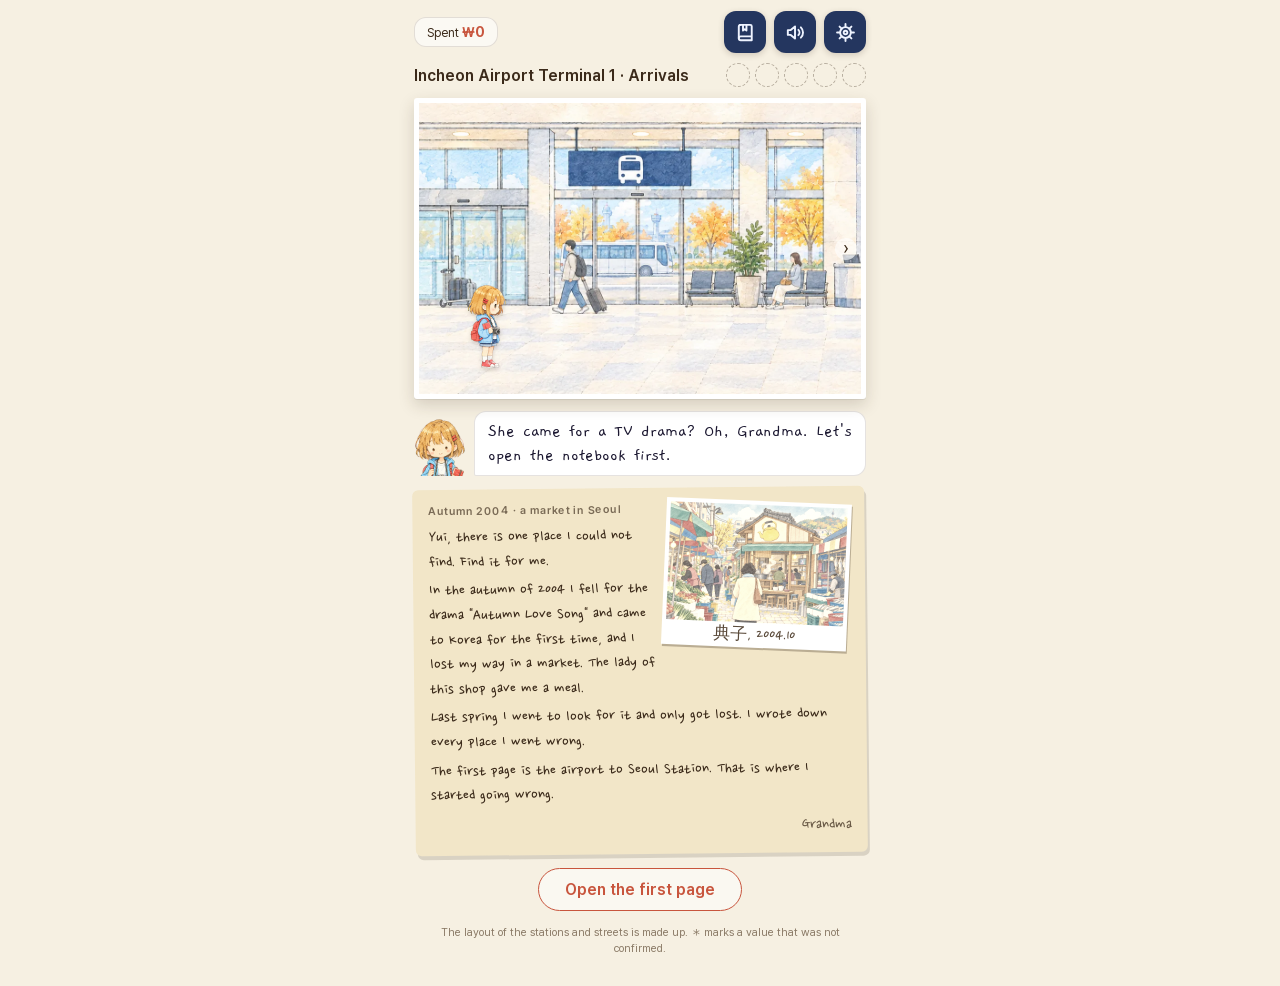
==== commit 4e42979e: "Walking frame: both pages moved over, airport to Seoul Station to Myeongdong Eight side-on watercolo" ====
--- a/docs/water/index.html
+++ b/docs/water/index.html
@@ -3,7 +3,7 @@
 <head>
 <meta charset="utf-8">
 <meta name="viewport" content="width=device-width, initial-scale=1, viewport-fit=cover">
-<title>Korea Oddity — 수채 견본 · 명동</title>
+<title>Korea Oddity — 할머니의 수첩</title>
 <link rel="stylesheet" href="../assets/fonts/pretendard/pretendardvariable-dynamic-subset.css">
 <link rel="stylesheet" href="../assets/fonts/nanum-pen-script/400.css">
 <link rel="stylesheet" href="../assets/fonts/gaegu/400.css">
@@ -11,13 +11,40 @@
 </head>
 <body>
 <main id="app">
+  <!-- 위쪽 줄: 왼쪽은 유이의 지갑, 오른쪽은 수첩, 효과음, 설정. 아이콘은 우주 한량(1권)의 것이다. -->
   <header id="top">
+    <div id="wallet"></div>
+    <nav id="nav">
+      <button id="journalButton"></button>
+      <button id="soundButton"></button>
+      <button id="settingsButton"></button>
+    </nav>
+  </header>
+  <!-- 지금 있는 곳과 이 쪽에서 모은 것 -->
+  <div id="where">
     <h1 id="place"></h1>
     <div id="found"></div>
-  </header>
+  </div>
   <section id="screen"></section>
   <p id="note" class="note"></p>
 </main>
+
+<div id="journal" class="modal"><div>
+  <h1 id="journalTitle"></h1>
+  <section id="journalBody"></section>
+  <button id="closeJournal" class="closer"></button>
+</div></div>
+
+<div id="settings" class="modal"><div>
+  <h1 id="settingsTitle"></h1>
+  <section><dl>
+    <dt>언어 · Language</dt><dd id="langRow"><button data-lang="ko" lang="ko">한국어</button><button data-lang="en" lang="en">English</button><button data-lang="ja" lang="ja">日本語</button><button data-lang="zh" lang="zh-Hans">中文</button></dd>
+    <dt id="soundTerm"></dt><dd><button id="soundSwitch"></button></dd>
+    <dt id="testTerm"></dt><dd><button id="restartButton"></button></dd>
+  </dl><dl id="aboutList"></dl></section>
+  <button id="closeSettings" class="closer"></button>
+</div></div>
+
 <script type="module" src="main.js"></script>
 </body>
 </html>
--- a/docs/water/style.css
+++ b/docs/water/style.css
@@ -1,39 +1,86 @@
-/* 수채 견본(명동). 본보기는 Dordogne(2023): 엷은 수채의 장면 속을 직접 누르고, 모은 것으로 수첩의 한 쪽을 손수 꾸민다.
-   너비 375의 세로 화면이 기준이고, 넓은 화면에서는 가운데 480 기둥에 둔다. 바탕은 밤빛이 아니라 종이의 빛이다. */
-:root { --paper: #f6f0e2; --page: #fbf7ec; --ink: #3b2a1a; --soft: #8a7a66; --red: #c8553d; --gold: #e2a93b; --plate: #f5c400; }
+/* 할머니의 수첩, 걷는 틀. 본보기는 Dordogne(2023): 엷은 수채의 장면 속을 직접 누르고, 모은 것으로 수첩의 한 쪽을 손수 꾸민다.
+   너비 375의 세로 화면이 기준이고, 넓은 화면에서는 가운데 480 기둥에 둔다. 바탕은 밤빛이 아니라 종이의 빛이다.
+   가로 화면은 따로 짓지 않는다(사용자, 2026.10.10: "우리 가로 버전은 포기하자."). */
+:root { --paper: #f6f0e2; --page: #fbf7ec; --note: #f2e6c8; --ink: #3b2a1a; --soft: #8a7a66; --red: #c8553d; --gold: #e2a93b; --plate: #f5c400;
+  --blue: #2f6fd0; --orange: #ef7d2b; --sky: #2aa5dc; --navy: #24365f; }
 * { box-sizing: border-box; }
 html, body { margin: 0; min-height: 100%; background: var(--paper); }
 body { font-family: "Pretendard Variable", Pretendard, "Segoe UI", "Malgun Gothic", "Hiragino Sans", "Yu Gothic", "Microsoft YaHei", sans-serif; color: var(--ink);
   user-select: none; -webkit-user-select: none; -webkit-tap-highlight-color: transparent; }
 #app { max-width: 480px; margin: 0 auto; padding: 10px 14px 28px; }
-:lang(ko) p { word-break: keep-all; }
+[hidden] { display: none !important; }
+:lang(ko) p, :lang(ko) dd, :lang(ko) li { word-break: keep-all; }
+figure { margin: 0; }
 .hand { font-family: "Nanum Pen Script", "Yomogi", "Ma Shan Zheng", cursive; font-size: 22px; line-height: 1.25; }
 :lang(ja) .hand, :lang(zh-Hans) .hand, :lang(en) .hand { font-size: 17px; line-height: 1.45; }
-
-#top { display: flex; justify-content: space-between; align-items: center; gap: 8px; min-height: 44px; margin-bottom: 8px; }
+.star { color: var(--red); }
+
+button { font: inherit; color: var(--ink); cursor: pointer; touch-action: manipulation; }
+button:disabled { opacity: .4; cursor: default; }
+button.main { display: block; margin: 14px auto 0; padding: 11px 26px; border-radius: 999px; border: 1.5px solid var(--red); background: #fff8; color: var(--red); font-weight: 600; }
+button.plain { display: block; margin: 12px auto 0; padding: 8px 16px; border-radius: 999px; border: 1px solid #3b2a1a55; background: none; font-size: 13px; color: var(--soft); }
+.note { font-size: 11px; color: var(--soft); text-align: center; margin: 14px 0 0; line-height: 1.5; }
+
+/* 위쪽 줄: 지갑과 단추 셋. 아이콘은 우주 한량(1권)의 것(assets/ui/icon-*.svg)이고 밝은 선이라 짙은 단추 위에 둔다. */
+#top { display: flex; justify-content: space-between; align-items: center; min-height: 44px; margin-bottom: 6px; }
+#wallet { padding: 5px 12px; font-size: 12px; line-height: 1.35; font-variant-numeric: tabular-nums; border-radius: 12px; background: #fff9; border: 1px solid #3b2a1a22; }
+#wallet b { color: var(--red); font-size: 14px; }
+#nav { display: flex; gap: 8px; }
+#nav button { display: inline-flex; align-items: center; justify-content: center; width: 42px; height: 42px; padding: 0; border: 0; border-radius: 12px; background: var(--navy); box-shadow: 0 2px 6px #3b2a1a33; }
+#nav button::before { content: ""; width: 23px; height: 23px; background: center / contain no-repeat; }
+#nav button:active { background: #3a5290; }
+#nav #journalButton::before { background-image: url("../assets/ui/icon-journal.svg"); }
+#nav #soundButton::before { background-image: url("../assets/ui/icon-sound-on.svg"); }
+#nav #soundButton.off::before { background-image: url("../assets/ui/icon-sound-off.svg"); }
+#nav #settingsButton::before { background-image: url("../assets/ui/icon-settings.svg"); }
+#nav .off { opacity: .7; }
+
+/* 지금 있는 곳과 이 쪽에서 모은 것. 아직 못 얻은 것은 빈 동그라미다. */
+#where { display: flex; justify-content: space-between; align-items: center; gap: 8px; min-height: 30px; margin-bottom: 8px; }
 #place { margin: 0; font-size: 16px; font-weight: 600; }
-button { font: inherit; color: var(--ink); cursor: pointer; touch-action: manipulation; }
-button.main { display: block; margin: 14px auto 0; padding: 11px 26px; border-radius: 999px; border: 1.5px solid var(--red); background: #fff8; color: var(--red); font-weight: 600; }
-button.main:disabled { opacity: .4; cursor: default; }
-button.plain { display: block; margin: 12px auto 0; padding: 8px 16px; border-radius: 999px; border: 1px solid #3b2a1a55; background: none; font-size: 13px; color: var(--soft); }
-.note { font-size: 11px; color: var(--soft); text-align: center; margin: 16px 0 0; line-height: 1.5; }
-
-/* 모은 것. 아직 못 얻은 것은 빈 동그라미다. */
-#found { display: flex; gap: 5px; }
-#found span { width: 26px; height: 26px; border-radius: 50%; border: 1.5px dashed #3b2a1a55; display: grid; place-items: center; font-size: 11px; font-weight: 700; color: transparent; }
+#found { display: flex; gap: 5px; flex: none; }
+#found span { width: 24px; height: 24px; border-radius: 50%; border: 1.5px dashed #3b2a1a55; display: grid; place-items: center; font-size: 11px; font-weight: 700; color: transparent; }
 #found span.on { border: 0; color: #fff; background: var(--tone, var(--red)); }
 #found span.new { animation: pop .5s; }
 @keyframes pop { 0% { transform: scale(.3); } 60% { transform: scale(1.35); } 100% { transform: scale(1); } }
-[data-item=exit] { --tone: #b58a00; } [data-item=word] { --tone: #4f7a9c; } [data-item=photo] { --tone: #6b5b4b; } [data-item=egg] { --tone: #d9862b; } [data-item=clue] { --tone: #5d8a5a; }
+[data-item=exit] { --tone: #b58a00; } [data-item=ticket] { --tone: #2f6fd0; } [data-item=word] { --tone: #4f7a9c; } [data-item=photo] { --tone: #6b5b4b; }
+[data-item=egg] { --tone: #d9862b; } [data-item=coin] { --tone: #b58a00; } [data-item=clue] { --tone: #5d8a5a; } [data-item=note] { --tone: #5d8a5a; }
+
+/* 설정과 수첩의 창 */
+.modal { position: fixed; inset: 0; z-index: 9; background: #3b2a1a80; display: none; place-items: center; }
+.modal.on { display: grid; }
+.modal > div { width: calc(100% - 24px); max-width: 480px; max-height: min(640px, 90dvh); display: flex; flex-direction: column; background: var(--page); border-radius: 14px; padding: 18px; box-shadow: 0 20px 60px #3b2a1a66; }
+.modal h1 { margin: 0 0 12px; font-size: 20px; font-weight: 600; }
+.modal section { overflow-y: auto; min-height: 0; margin-bottom: 12px; }
+.modal dl { margin: 0 0 12px; }
+.modal dt { font-size: 12px; font-weight: 700; color: var(--soft); margin-top: 12px; }
+.modal dt:first-child { margin-top: 0; }
+.modal dd { margin: 4px 0 0; font-size: 13px; line-height: 1.6; display: flex; flex-wrap: wrap; gap: 6px; }
+.modal p { margin: 10px 0; font-size: 13px; line-height: 1.6; }
+.modal dd button { min-height: 36px; padding: 6px 14px; font-size: 13px; border-radius: 10px; border: 1px solid #3b2a1a44; background: #fff; }
+.modal #langRow { flex-wrap: nowrap; gap: 4px; }
+.modal #langRow button { flex: 1 1 0; min-width: 0; padding: 6px 0; font-size: 12px; white-space: nowrap; }
+.modal dd button.on { border-color: var(--red); color: var(--red); font-weight: 600; }
+.modal .closer { margin-top: auto; width: 100%; min-height: 44px; border-radius: 12px; border: 1.5px solid var(--red); background: #fff; color: var(--red); font-weight: 600; }
 
 /* 그림의 틀. 가로 3, 세로 2. 종이에 붙인 그림처럼 흰 테를 두른다. */
 .frame { position: relative; width: 100%; aspect-ratio: 3 / 2; overflow: hidden; border: 5px solid #fff; border-radius: 3px; background: #e9e2d2;
   box-shadow: 0 1px 0 #0001, 0 6px 16px #3b2a1a2e; }
+/* 옆에서 본 긴 그림. 틀보다 넓고, 유이를 따라 좌우로 밀린다(main.js 의 follow). */
+.world { position: absolute; left: 0; top: 0; height: 100%; will-change: transform; touch-action: none; }
+/* 더 갈 데가 있는 쪽의 가장자리에 엷은 화살표가 뜬다. */
+.frame::before, .frame::after { content: "‹"; position: absolute; z-index: 2; top: 50%; left: 4px; transform: translateY(-50%); width: 22px; height: 22px; border-radius: 50%; background: #fff9; color: var(--ink);
+  font-size: 18px; line-height: 20px; text-align: center; pointer-events: none; opacity: 0; transition: opacity .3s; }
+.frame::after { content: "›"; left: auto; right: 4px; }
+.frame.more-left::before, .frame.more-right::after { opacity: 1; }
+.frame.busy::before, .frame.busy::after { opacity: 0; }
 .frame img { position: absolute; inset: 0; width: 100%; height: 100%; object-fit: cover; pointer-events: none; opacity: 0; transition: opacity .5s; }
-.frame img.on { opacity: 1; }
+.frame img.on, .frame.faded img, .old img { opacity: 1; }
 .frame .flash { position: absolute; inset: 0; background: #fff; opacity: 0; pointer-events: none; }
 .frame .flash.on { animation: flash .5s; }
 @keyframes flash { 0% { opacity: .95; } 100% { opacity: 0; } }
+.shake { animation: shake .3s; }
+@keyframes shake { 0%, 100% { transform: translateX(0); } 20%, 60% { transform: translateX(-4px); } 40%, 80% { transform: translateX(4px); } }
 
 /* 그림 속의 누를 곳. 가운데에 엷은 고리가 숨을 쉰다. 얻을 것을 다 얻은 곳은 고리가 사라진다. */
 .spot { position: absolute; padding: 0; border: 0; background: none; display: grid; place-items: center; }
@@ -45,20 +92,24 @@
 .spot .plate { align-self: start; margin-top: 4px; min-width: 30px; height: 30px; padding: 0 6px; border-radius: 4px; background: var(--plate); color: #1b1b1b; font-size: 19px; font-weight: 800; line-height: 30px;
   box-shadow: 0 2px 5px #0005; font-variant-numeric: tabular-nums; }
 .spot.tried .plate { background: #cfc8b8; color: #7d7566; text-decoration: line-through; }
+/* 천장에 매달린 안내판: 짙은 남색 판에 흰 글. 그림 속의 빈 판 위에 놓인다. */
+.spot .sign { align-self: start; width: 100%; padding: 4px 3px; border-radius: 2px; background: var(--navy); color: #fff; font-size: 10px; font-weight: 700; line-height: 1.25; text-align: center; box-shadow: 0 2px 4px #0004; }
+.spot .sign small { display: block; font-size: 9px; font-weight: 400; opacity: .85; }
+.spot.tried .sign { background: #8d8a84; text-decoration: line-through; }
 .frame.busy .spot { pointer-events: none; }
 .frame.busy .spot i, .frame.busy .spot .plate { opacity: 0; }
 
-/* 걷는 유이. 옆모습 네 컷(docs/walk/art/walk-side.png)을 돌린다. 그림은 왼쪽을 보므로 오른쪽으로 갈 때는 뒤집는다. 서 있을 때는 둘째 컷이다. */
-.walker { position: absolute; bottom: 3%; height: 34%; aspect-ratio: 95 / 192; pointer-events: none; image-rendering: pixelated;
-  background: url("../walk/art/walk-side.png") 33.333% 0 / 400% 100% no-repeat; transform: translateX(-50%); filter: drop-shadow(0 2px 2px #3b2a1a40); }
+/* 걷는 유이. 수채로 받은 옆모습 네 컷(art/yui-walk.png, 한 컷이 137 x 260)을 돌린다. 그림은 왼쪽을 보므로 오른쪽으로 갈 때는 뒤집는다. 서 있을 때는 둘째 컷이다. */
+.walker { position: absolute; bottom: 9%; height: 29%; aspect-ratio: 137 / 260; pointer-events: none;
+  background: url("art/yui-walk.png") 33.333% 0 / 400% 100% no-repeat; transform: translateX(-50%); filter: drop-shadow(0 2px 2px #3b2a1a33); }
 .walker.right { transform: translateX(-50%) scaleX(-1); }
 .walker.go { animation: steps .52s steps(4, jump-none) infinite; }
 @keyframes steps { from { background-position-x: 0; } to { background-position-x: 100%; } }
 .frame.busy .walker { opacity: 0; }
 
 /* 유이의 말 */
-.talk { display: flex; align-items: flex-end; gap: 8px; margin-top: 12px; min-height: 66px; }
-.talk .face { flex: none; width: 48px; height: 48px; object-fit: contain; object-position: bottom; image-rendering: pixelated; }
+.talk { display: flex; align-items: flex-end; gap: 8px; margin-top: 12px; min-height: 60px; }
+.talk .face { flex: none; width: 52px; height: 58px; object-fit: cover; object-position: 50% 0; }
 .yui { margin: 0; padding: 8px 13px; border-radius: 12px 12px 12px 2px; background: #fff; border: 1px solid #3b2a1a22; color: #1b1730;
   font-family: "Gaegu", "Pretendard Variable", sans-serif; font-size: 18px; line-height: 1.3; }
 :lang(ja) .yui, :lang(zh-Hans) .yui { font-size: 15px; }
@@ -71,11 +122,110 @@
 .shutter::after { content: ""; position: absolute; inset: 5px; border-radius: 50%; background: var(--red); }
 .shutter:active::after { inset: 9px; }
 
+/* 수첩의 종이: 할머니의 쪽, 편지, 쓴 돈 */
+.paper { background: var(--note); color: var(--ink); border-radius: 6px; padding: 14px 16px; box-shadow: 2px 4px 0 #3b2a1a26; }
+.paper h2 { margin: 0 0 6px; text-align: center; font-size: 16px; border-bottom: 1px dashed #3b2a1a66; padding-bottom: 6px; }
+.paper dl { margin: 8px 0 0; }
+.paper dt { font-size: 11px; font-weight: 700; letter-spacing: .06em; opacity: .65; margin-top: 9px; }
+.paper dd { margin: 1px 0 0; }
+.paper .lost { text-decoration: underline wavy var(--red); text-underline-offset: 4px; }
+.paper .sign { text-align: right; margin: 8px 0 0; opacity: .75; }
+/* 그 쪽이 언제의 길인지. 옛 사진과 지난봄의 길을 헷갈리지 않게 한다. */
+.paper .when { margin: 5px 0 0; text-align: center; font-size: 12px; font-weight: 600; letter-spacing: .04em; opacity: .7; }
+.letter { margin-top: 12px; transform: rotate(-.6deg); }
+.letter p { margin: 0 0 4px; }
+.letter .then { font-family: "Pretendard Variable", Pretendard, sans-serif; font-size: 11px; font-weight: 600; letter-spacing: .04em; opacity: .65; margin: 0 0 6px; }
+/* 2004년의 인화 사진. 스무 해쯤 지나 조금 바랬다. */
+.old { float: right; width: 44%; margin: 0 0 6px 10px; padding: 4px 4px 0; background: #fff; transform: rotate(3deg); box-shadow: 1px 2px 0 #3b2a1a4d; }
+.old.wide { float: none; width: 70%; margin: 0 auto 8px; }
+.old img { display: block; width: 100%; aspect-ratio: 3 / 2; object-fit: cover; filter: sepia(.3) contrast(.9) brightness(1.06) saturate(.7); }
+.old figcaption { font-size: 14px; text-align: center; color: #5a4a3a; }
+/* 붙이는 쪽의 위아래에 놓이는 작은 종이: 할머니의 지난봄, 유이가 쓴 돈 */
+.paper.side { margin-top: 12px; padding: 10px 12px 12px; }
+.paper.side:first-child { margin-top: 0; display: grid; grid-template-columns: 38% 1fr; column-gap: 10px; align-items: start; }
+.paper.side:first-child h2, .paper.side:first-child ul { grid-column: 1 / -1; }
+.paper.side:first-child .frame { grid-row: 2 / span 3; border-width: 3px; }
+.paper.side .frame.faded img { filter: sepia(.35) contrast(.9) brightness(1.06) saturate(.8); }
+.paper.side h2 { font-size: 14px; }
+.paper.side p { margin: 6px 0 0; font-size: 12px; line-height: 1.5; }
+.paper.side .hand { font-size: 17px; line-height: 1.2; margin-top: 2px; }
+:lang(ja) .paper.side .hand, :lang(zh-Hans) .paper.side .hand, :lang(en) .paper.side .hand { font-size: 13px; line-height: 1.4; }
+.paper.side ul { margin: 8px 0 0; padding: 0; list-style: none; font-size: 12px; line-height: 1.6; font-variant-numeric: tabular-nums; }
+.paper.side li { display: flex; justify-content: space-between; gap: 6px; }
+.paper.side li.sum { border-top: 1px solid #3b2a1a66; font-weight: 700; font-size: 13px; margin-top: 3px; padding-top: 2px; }
+.verdict { margin: 14px 0 0; text-align: center; font-size: 16px; font-weight: 700; color: var(--red); }
+.verdict small { display: block; font-size: 11px; font-weight: 400; color: var(--soft); margin-top: 2px; }
+/* 수첩에 적어 온 꾀 */
+.memo { margin: 12px 0 0; padding: 10px 14px; list-style: none; background: var(--note); border-radius: 6px; font-size: 12px; line-height: 1.5; box-shadow: 1px 2px 0 #3b2a1a1f; }
+.memo li + li { margin-top: 6px; padding-top: 6px; border-top: 1px dashed #3b2a1a44; }
+.memo b { display: block; font-size: 13px; }
+.memo em { font-style: normal; font-size: 11px; padding: 1px 7px; border-radius: 999px; background: #fff; white-space: nowrap; }
+
+/* 길 카드 */
+.cards { display: grid; gap: 10px; }
+.card { position: relative; border-radius: 12px; padding: 13px 14px 12px; background: #fff; border: 1px solid #3b2a1a22; border-left: 8px solid var(--line, var(--soft)); cursor: pointer; box-shadow: 0 2px 6px #3b2a1a14; }
+.card:active { background: #fff8ea; }
+.card h2 { margin: 0 0 4px; font-size: 16px; }
+.card .price { font-size: 24px; font-weight: 700; font-variant-numeric: tabular-nums; }
+.card .facts { margin: 4px 0 0; padding: 0; list-style: none; font-size: 13px; line-height: 1.6; color: #6b5b4b; }
+.card .tag { position: absolute; right: 10px; top: 10px; font-size: 11px; padding: 2px 8px; border-radius: 999px; background: var(--note); font-weight: 600; }
+.card button { margin-top: 10px; padding: 8px 16px; border-radius: 999px; border: 1.5px solid var(--red); background: none; color: var(--red); font-weight: 600; }
+.card.blue { --line: var(--blue); } .card.orange { --line: var(--orange); } .card.sky { --line: var(--sky); }
+
+/* 편의점, 창구: 값과 고를 것을 놓는 판 */
+.panel { margin-top: 10px; border-radius: 12px; padding: 10px 14px; background: #fff; border: 1px solid #3b2a1a22; }
+.panel .row { display: flex; justify-content: space-between; align-items: center; gap: 8px; padding: 6px 0; font-size: 14px; font-variant-numeric: tabular-nums; }
+.panel .row + .row { border-top: 1px solid #3b2a1a1c; }
+.choices { display: flex; flex-wrap: wrap; gap: 8px; }
+.choices button { padding: 7px 12px; border-radius: 10px; border: 1px solid #3b2a1a44; background: #fff; }
+.choices button.on { border-color: var(--red); color: var(--red); background: #c8553d14; font-weight: 600; }
+.panel.orange { border-top: 8px solid var(--orange); }
+
+/* 표 파는 기계. 진짜 기계처럼 화면과 돈 넣는 곳이 있다. 화면의 글은 기계에서 고른 말로 나온다. */
+.machine { border-radius: 14px; padding: 12px; background: linear-gradient(#c9ced9, #9da4b3); color: #10152c; box-shadow: 0 4px 12px #3b2a1a55, inset 0 2px 0 #fff9; }
+.machine .band { height: 8px; border-radius: 4px; background: var(--blue); margin-bottom: 8px; }
+.machine .display { border-radius: 8px; padding: 12px; min-height: 236px; background: #f4f7ff; border: 3px solid #2a3350; display: flex; flex-direction: column; gap: 8px; }
+.machine .display h2 { margin: 0; font-size: 15px; color: #1a2894; }
+.machine .langs { display: flex; gap: 4px; margin-left: auto; }
+.machine .langs button { padding: 3px 6px; font-size: 10px; border-radius: 6px; color: #1a2894; background: #fff; border: 1px solid #9aa6d8; }
+.machine .langs button.on { background: #1a2894; color: #fff; }
+.machine .head { display: flex; flex-wrap: wrap; align-items: center; gap: 6px; }
+.machine .head button { white-space: nowrap; }
+.machine .head > button { padding: 4px 8px; font-size: 11px; opacity: .8; border-radius: 6px; border: 1px solid #9aa6d8; background: #fff; }
+.machine .dests { display: grid; grid-template-columns: 1fr 1fr; gap: 6px; }
+.machine .dests button, .machine .bills button, .machine .take { color: #10152c; background: #fff; border: 1px solid #9aa6d8; border-radius: 8px; padding: 9px 6px; font-size: 13px; }
+.machine .dests button small { display: block; font-size: 11px; opacity: .7; font-variant-numeric: tabular-nums; }
+.machine .sum { font-size: 15px; font-weight: 700; font-variant-numeric: tabular-nums; }
+.machine .sub { font-size: 11px; opacity: .7; }
+.machine .bills { display: flex; gap: 6px; }
+.machine .bills button { flex: 1; background: #e9f3e4; border-color: #7aa56a; font-variant-numeric: tabular-nums; }
+.machine .take { margin-top: auto; background: #1a2894; color: #fff; font-weight: 700; }
+.machine .slot { margin: 8px auto 0; width: 60%; height: 8px; border-radius: 4px; background: #1b2136; box-shadow: inset 0 2px 3px #000; }
+
+/* 손에 든 표. 색이 개찰구의 색이다. */
+.ticket { margin: 10px auto 0; width: fit-content; padding: 6px 14px; border-radius: 8px; font-size: 13px; font-weight: 700; color: #fff; background: var(--blue); }
+.ticket.orange { background: var(--orange); } .ticket.sky { background: var(--sky); }
+
+/* 타기: 노선의 줄 위로 점이 달린다. */
+.ride { cursor: pointer; }
+.ride .frame img { transform: scale(1.12) translateX(2%); animation: pan var(--ride, 6s) linear both; }
+@keyframes pan { to { transform: scale(1.12) translateX(-2%); } }
+.rail { position: relative; height: 58px; margin: 16px 8px 0; }
+.rail .track { position: absolute; left: 0; right: 0; top: 12px; height: 6px; border-radius: 3px; background: var(--line); }
+.rail .stop { position: absolute; top: 7px; width: 16px; height: 16px; margin-left: -8px; border-radius: 50%; background: var(--paper); border: 4px solid var(--line); }
+.rail .stop.end { top: 5px; width: 20px; height: 20px; margin-left: -10px; }
+.rail .train { position: absolute; top: 3px; left: 0; width: 24px; height: 24px; margin-left: -12px; border-radius: 50%; background: #fff; border: 4px solid var(--red);
+  box-shadow: 0 0 8px 1px #c8553d88; animation: run var(--ride, 6s) linear both; }
+@keyframes run { from { left: 0; } to { left: 100%; } }
+.rail .ends { position: absolute; left: -6px; right: -6px; top: 32px; display: flex; justify-content: space-between; font-size: 12px; color: var(--soft); }
+.now { text-align: center; font-size: 17px; font-weight: 700; margin: 6px 0 0; min-height: 1.4em; }
+
 /* 수첩의 한 쪽. 모은 것을 놓고 끌어 자리를 잡는다. */
-.sheet { position: relative; width: 100%; aspect-ratio: 3 / 4; border-radius: 4px 10px 10px 4px; background: var(--page);
+.sheet { position: relative; width: 100%; aspect-ratio: 3 / 4; margin-top: 12px; border-radius: 4px 10px 10px 4px; background: var(--page);
   background-image: linear-gradient(#3b2a1a12 1px, transparent 1px); background-size: 100% 26px; background-position: 0 58px;
   box-shadow: inset 12px 0 14px -10px #3b2a1a40, 0 6px 16px #3b2a1a2e; touch-action: none; overflow: hidden; }
-.sheet .head { position: absolute; left: 18px; top: 10px; margin: 0; font-size: 30px; color: var(--ink); }
+.sheet .head { position: absolute; left: 18px; top: 10px; margin: 0; font-size: 28px; color: var(--ink); }
+:lang(ja) .sheet .head, :lang(zh-Hans) .sheet .head, :lang(en) .sheet .head { font-size: 20px; top: 12px; }
 .sheet .date { position: absolute; left: 20px; top: 40px; margin: 0; font-size: 16px; color: var(--soft); }
 .piece { position: absolute; transform: translate(-50%, -50%) rotate(var(--tilt, 0deg)); touch-action: none; cursor: grab; }
 .piece.drag { cursor: grabbing; z-index: 5; filter: drop-shadow(0 8px 8px #3b2a1a40); }
@@ -84,16 +234,22 @@
 @keyframes stick { from { transform: translate(-50%, -50%) rotate(var(--tilt, 0deg)) scale(1.25); opacity: 0; } }
 .piece-photo { --tilt: -3deg; width: 62%; padding: 6px 6px 22px; background: #fff; box-shadow: 1px 2px 5px #3b2a1a40; }
 .piece-photo img { display: block; width: 100%; aspect-ratio: 3 / 2; object-fit: cover; pointer-events: none; }
-.piece-egg { --tilt: 9deg; width: 74px; height: 74px; border-radius: 50%; background: #f7d98a; border: 3px solid #fff; box-shadow: 1px 2px 4px #3b2a1a40; display: grid; place-items: center;
+.piece-egg, .piece-coin { --tilt: 9deg; width: 74px; height: 74px; border-radius: 50%; background: #f7d98a; border: 3px solid #fff; box-shadow: 1px 2px 4px #3b2a1a40; display: grid; place-content: center;
   font-family: "Gaegu", sans-serif; font-size: 17px; font-weight: 700; color: #7a4a12; text-align: center; line-height: 1.1; padding: 4px; }
-.piece-egg::before { content: ""; position: absolute; inset: 7px; border-radius: 50%; border: 1.5px dashed #c98a2b88; }
+.piece-egg::before, .piece-coin::before { content: ""; position: absolute; inset: 7px; border-radius: 50%; border: 1.5px dashed #c98a2b88; }
+.piece-coin { background: #e9e4d6; color: #5c5647; font-size: 12px; }
+.piece-coin b { display: block; font-size: 16px; }
 .piece-word { --tilt: -4deg; padding: 4px 14px 5px; background: #dfeaf2; box-shadow: 1px 2px 3px #3b2a1a33; text-align: center; white-space: nowrap;
   clip-path: polygon(0 6%, 4% 0, 97% 3%, 100% 12%, 98% 94%, 94% 100%, 3% 97%, 0 88%); }
 .piece-word b { display: block; font-family: "Nanum Pen Script", cursive; font-size: 26px; font-weight: 400; line-height: 1.1; }
 .piece-word small { font-size: 11px; color: #4f7a9c; }
-.piece-clue { --tilt: 3deg; width: 46%; padding: 7px 10px; background: #e7efd9; box-shadow: 1px 2px 3px #3b2a1a33; font-size: 19px; line-height: 1.2; }
-:lang(ja) .piece-clue, :lang(zh-Hans) .piece-clue, :lang(en) .piece-clue { font-size: 14px; line-height: 1.35; }
+.piece-note { --tilt: 3deg; width: 46%; padding: 7px 10px; background: #e7efd9; box-shadow: 1px 2px 3px #3b2a1a33; font-size: 19px; line-height: 1.2; }
+:lang(ja) .piece-note, :lang(zh-Hans) .piece-note, :lang(en) .piece-note { font-size: 14px; line-height: 1.35; }
 .piece-exit { --tilt: 7deg; min-width: 44px; height: 44px; padding: 0 8px; border-radius: 5px; background: var(--plate); color: #1b1b1b; font-size: 27px; font-weight: 800; line-height: 44px; text-align: center; box-shadow: 1px 2px 4px #3b2a1a55; }
+/* 표: 한쪽 끝에 뜯는 점선이 있는 작은 종이. 색이 표의 갈래다. */
+.piece-ticket { --tilt: 6deg; padding: 7px 12px 7px 20px; border-radius: 4px; background: var(--blue); color: #fff; font-size: 13px; font-weight: 700; white-space: nowrap; box-shadow: 1px 2px 4px #3b2a1a55;
+  background-image: linear-gradient(90deg, transparent 12px, #fff8 12px, #fff8 13px, transparent 13px); }
+.piece-ticket.orange { background-color: var(--orange); }
 
 /* 아직 쪽에 놓지 않은 것 */
 .tray { display: flex; flex-wrap: wrap; gap: 6px; justify-content: center; min-height: 38px; margin-top: 12px; }
@@ -101,7 +257,7 @@
 .tray button::before { content: "+ "; }
 
 /* 할머니의 답장 */
-.reply { margin-top: 16px; padding: 14px 16px; background: #f2e6c8; border-radius: 6px; box-shadow: 2px 4px 0 #3b2a1a26; transform: rotate(-.6deg); }
-.reply h2 { margin: 0 0 6px; font-size: 15px; text-align: center; font-family: inherit; border-bottom: 1px dashed #3b2a1a66; padding-bottom: 6px; }
+.reply { margin-top: 16px; padding: 14px 16px; background: var(--note); border-radius: 6px; box-shadow: 2px 4px 0 #3b2a1a26; transform: rotate(-.6deg); }
+.reply h2 { margin: 0 0 6px; font-size: 15px; text-align: center; font-family: "Pretendard Variable", Pretendard, sans-serif; border-bottom: 1px dashed #3b2a1a66; padding-bottom: 6px; }
 .reply p { margin: 0 0 4px; }
 .reply .sign { text-align: right; margin-top: 8px; opacity: .75; }
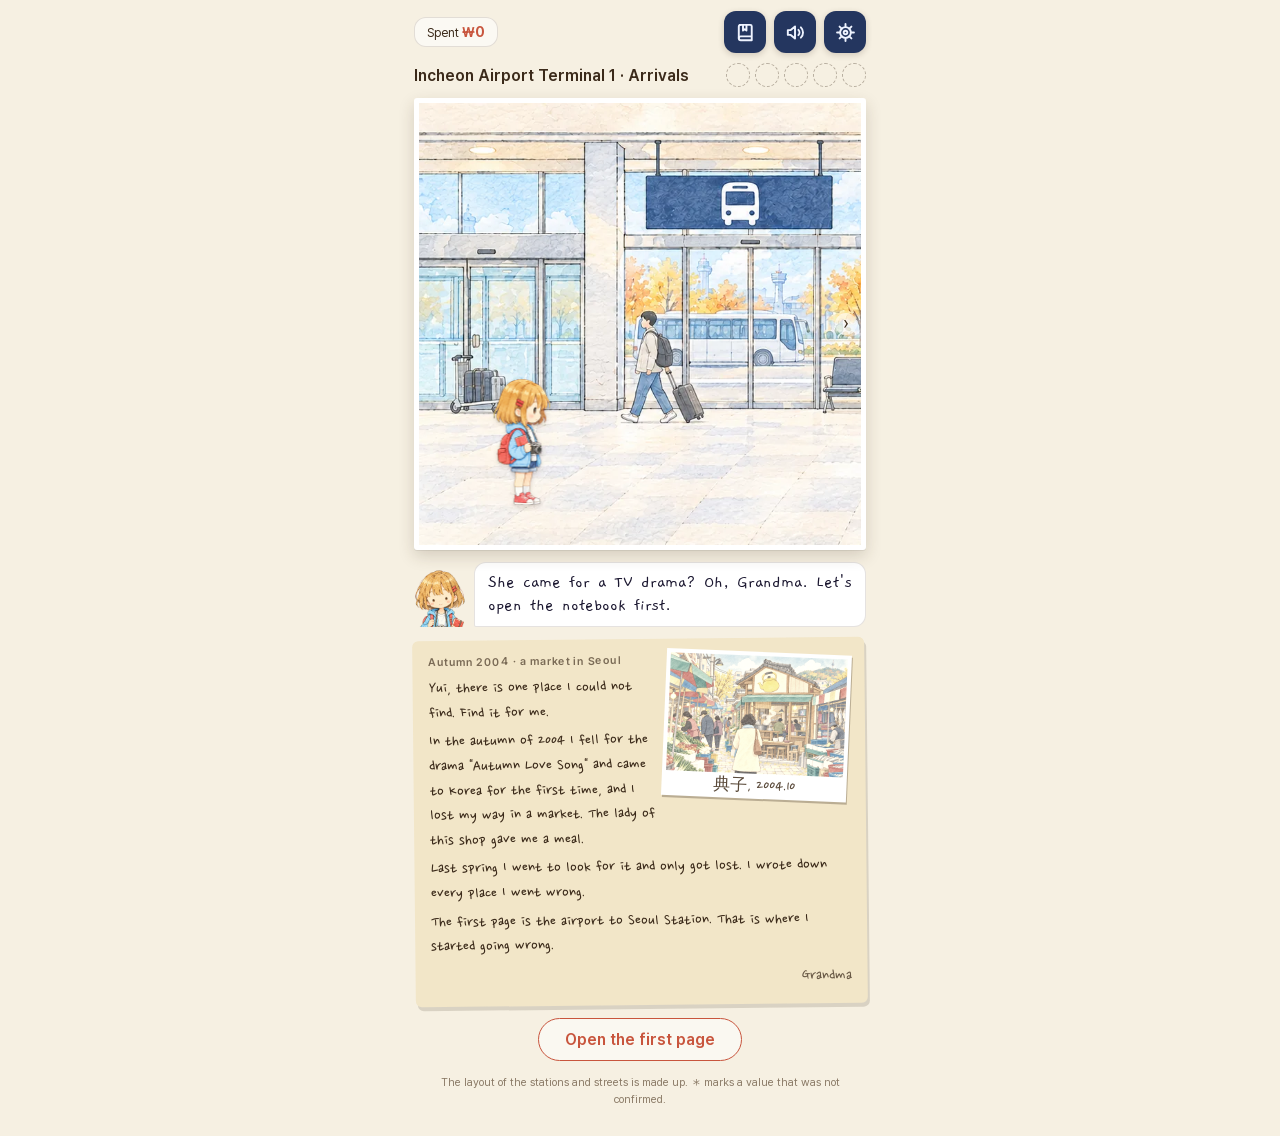
==== commit 8501e7a3: "Settings: text size buttons, version label, Help and Changes tabs brought over from volume one Co-Au" ====
--- a/docs/water/index.html
+++ b/docs/water/index.html
@@ -35,16 +35,22 @@
   <button id="closeJournal" class="closer"></button>
 </div></div>
 
+<!-- 설정: 1권의 설정 창과 같은 꼴. 머리에 판 번호와 글자 크기 단추, 갈래는 Options, Help, Changes, About 이다. -->
 <div id="settings" class="modal"><div>
-  <h1 id="settingsTitle"></h1>
-  <section><dl>
+  <div class="sheetHead"><h1 id="settingsTitle"></h1><small id="appVersion"></small><div class="textSize" role="group"><button data-way="-1">가<span aria-hidden="true">−</span></button><button data-way="1">가<span aria-hidden="true">+</span></button></div></div>
+  <div id="settingsTabs" role="tablist"><button role="tab" data-tab="options">Options</button><button role="tab" data-tab="help">Help</button><button role="tab" data-tab="news">Changes</button><button role="tab" data-tab="about">About</button></div>
+  <section data-tab="options"><dl>
     <dt>언어 · Language</dt><dd id="langRow"><button data-lang="ko" lang="ko">한국어</button><button data-lang="en" lang="en">English</button><button data-lang="ja" lang="ja">日本語</button><button data-lang="zh" lang="zh-Hans">中文</button></dd>
     <dt id="soundTerm"></dt><dd><button id="soundSwitch"></button></dd>
     <dt id="testTerm"></dt><dd><button id="restartButton"></button></dd>
-  </dl><dl id="aboutList"></dl></section>
+  </dl></section>
+  <section data-tab="help" hidden><p id="helpLead"></p><dl id="helpList"></dl></section>
+  <section data-tab="news" hidden><p id="newsStarted"></p><ul id="newsList"></ul></section>
+  <section data-tab="about" hidden><dl id="aboutList"></dl></section>
   <button id="closeSettings" class="closer"></button>
 </div></div>
 
+<script src="../assets/changes.js"></script>
 <script type="module" src="main.js"></script>
 </body>
 </html>
--- a/docs/water/style.css
+++ b/docs/water/style.css
@@ -51,6 +51,23 @@
 .modal.on { display: grid; }
 .modal > div { width: calc(100% - 24px); max-width: 480px; max-height: min(640px, 90dvh); display: flex; flex-direction: column; background: var(--page); border-radius: 14px; padding: 18px; box-shadow: 0 20px 60px #3b2a1a66; }
 .modal h1 { margin: 0 0 12px; font-size: 20px; font-weight: 600; }
+/* 설정 창의 머리: 제목, 판 번호, 글자 크기 단추(가−, 가+). 1권의 설정 창과 같은 꼴이다. */
+.sheetHead { display: flex; align-items: center; gap: 8px; margin: 0 0 12px; }
+.sheetHead h1 { margin: 0; }
+#appVersion { flex: 1 1 auto; min-width: 0; font-size: 11px; color: var(--soft); white-space: nowrap; overflow: hidden; text-overflow: ellipsis; font-variant-numeric: tabular-nums; }
+.textSize { display: flex; gap: 6px; flex: none; }
+.textSize button { min-width: 44px; min-height: 40px; padding: 0 8px; border-radius: 10px; border: 1px solid #3b2a1a44; background: #fff; font-weight: 700; font-size: 12px; }
+.textSize button[data-way="1"] { font-size: 16px; }
+.textSize button:disabled { opacity: .35; }
+#settingsTabs { display: flex; gap: 6px; margin: 0 0 14px; }
+#settingsTabs button { flex: 1 1 0; min-width: 0; min-height: 38px; padding: 6px 2px; font-size: 12px; border-radius: 10px; border: 1px solid #3b2a1a44; background: #fff; }
+#settingsTabs button[aria-selected="true"] { border-color: var(--red); color: var(--red); font-weight: 600; }
+#newsStarted { margin: 0 0 10px; font-size: 12px; color: var(--soft); }
+#newsList { margin: 0; padding: 0; list-style: none; font-size: 13px; line-height: 1.55; }
+#newsList li { display: grid; grid-template-columns: 38px 1fr; gap: 6px; padding: 6px 0; border-top: 1px solid #3b2a1a1c; }
+#newsList time { font-weight: 700; color: var(--soft); font-variant-numeric: tabular-nums; }
+/* 글자 크기(main.js 의 showTextSize 가 --text 를 0.85 → 1.5 로 둔다). 창의 글, 유이의 말, 종이와 판의 글이 함께 바뀐다. 그림과 수첩의 쪽은 그대로다. */
+.modal section, #screen .yui, #screen .paper, #screen .panel, #screen .cards, .note { zoom: var(--text, 1); }
 .modal section { overflow-y: auto; min-height: 0; margin-bottom: 12px; }
 .modal dl { margin: 0 0 12px; }
 .modal dt { font-size: 12px; font-weight: 700; color: var(--soft); margin-top: 12px; }
@@ -66,6 +83,8 @@
 /* 그림의 틀. 가로 3, 세로 2. 종이에 붙인 그림처럼 흰 테를 두른다. */
 .frame { position: relative; width: 100%; aspect-ratio: 3 / 2; overflow: hidden; border: 5px solid #fff; border-radius: 3px; background: #e9e2d2;
   box-shadow: 0 1px 0 #0001, 0 6px 16px #3b2a1a2e; }
+/* 걷는 장면의 틀은 정사각형이다. 세로 화면에서 장면과 유이가 3:2일 때보다 1.5배 크고, 긴 그림(3:1)의 3분의 1이 한 번에 보인다. */
+.frame.walk { aspect-ratio: 1 / 1; }
 /* 옆에서 본 긴 그림. 틀보다 넓고, 유이를 따라 좌우로 밀린다(main.js 의 follow). */
 .world { position: absolute; left: 0; top: 0; height: 100%; will-change: transform; touch-action: none; }
 /* 더 갈 데가 있는 쪽의 가장자리에 엷은 화살표가 뜬다. */
@@ -81,6 +100,14 @@
 @keyframes flash { 0% { opacity: .95; } 100% { opacity: 0; } }
 .shake { animation: shake .3s; }
 @keyframes shake { 0%, 100% { transform: translateX(0); } 20%, 60% { transform: translateX(-4px); } 40%, 80% { transform: translateX(4px); } }
+
+/* 겹(시차). 먼 겹과 앞의 겹은 main.js 의 layerBox 가 자리와 크기를 정한다. 앞의 겹은 유이를 가리고 지나가며 누르기를 막지 않는다. */
+.frame .hot { pointer-events: none; }
+.frame .hot .spot { pointer-events: auto; }
+.frame.busy .hot .spot { pointer-events: none; }
+.view { position: relative; width: 100%; overflow: hidden; }
+.frame .view { height: 100%; }
+.view img { opacity: 1; max-width: none; }
 
 /* 그림 속의 누를 곳. 가운데에 엷은 고리가 숨을 쉰다. 얻을 것을 다 얻은 곳은 고리가 사라진다. */
 .spot { position: absolute; padding: 0; border: 0; background: none; display: grid; place-items: center; }
@@ -232,8 +259,8 @@
 .sheet.done .piece { cursor: default; }
 .piece.in { animation: stick .3s; }
 @keyframes stick { from { transform: translate(-50%, -50%) rotate(var(--tilt, 0deg)) scale(1.25); opacity: 0; } }
-.piece-photo { --tilt: -3deg; width: 62%; padding: 6px 6px 22px; background: #fff; box-shadow: 1px 2px 5px #3b2a1a40; }
-.piece-photo img { display: block; width: 100%; aspect-ratio: 3 / 2; object-fit: cover; pointer-events: none; }
+.piece-photo { --tilt: -3deg; width: 52%; padding: 6px 6px 22px; background: #fff; box-shadow: 1px 2px 5px #3b2a1a40; }
+.piece-photo img { display: block; width: 100%; aspect-ratio: 1 / 1; object-fit: cover; pointer-events: none; }
 .piece-egg, .piece-coin { --tilt: 9deg; width: 74px; height: 74px; border-radius: 50%; background: #f7d98a; border: 3px solid #fff; box-shadow: 1px 2px 4px #3b2a1a40; display: grid; place-content: center;
   font-family: "Gaegu", sans-serif; font-size: 17px; font-weight: 700; color: #7a4a12; text-align: center; line-height: 1.1; padding: 4px; }
 .piece-egg::before, .piece-coin::before { content: ""; position: absolute; inset: 7px; border-radius: 50%; border: 1.5px dashed #c98a2b88; }
